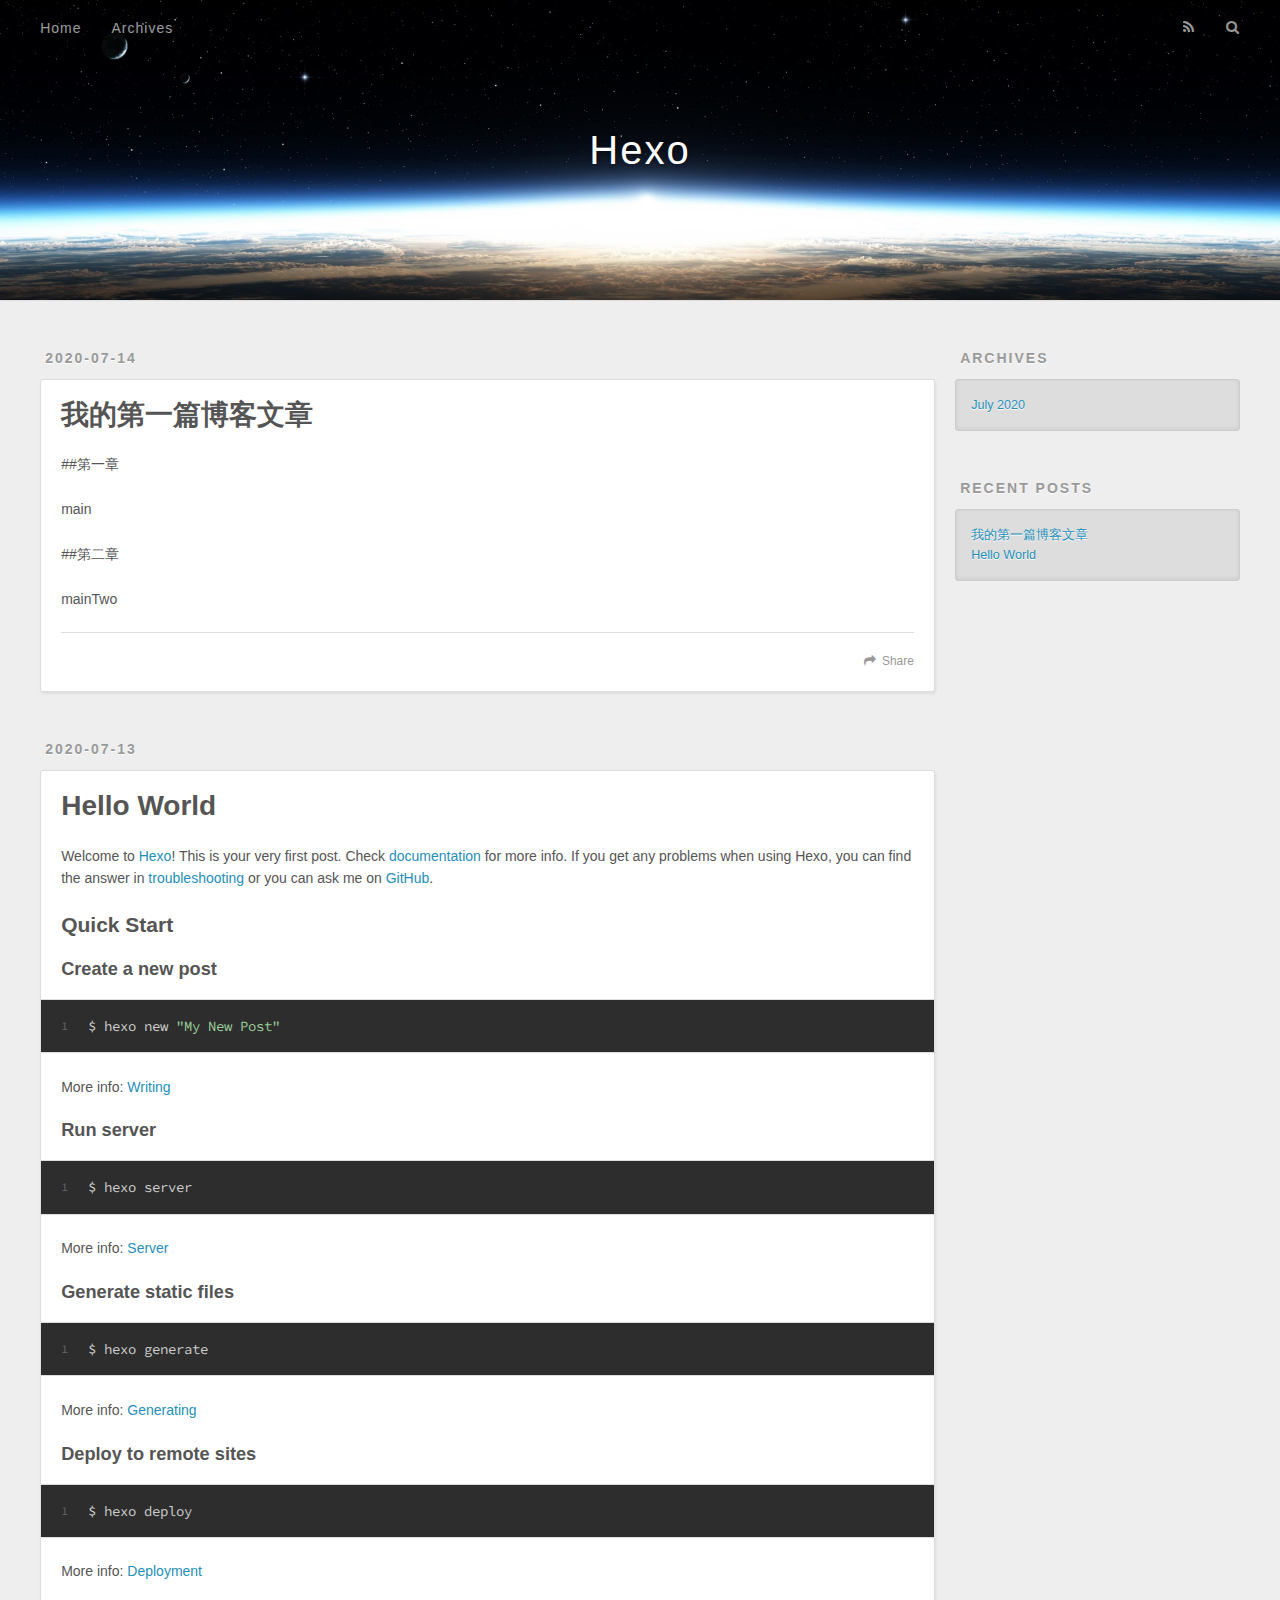
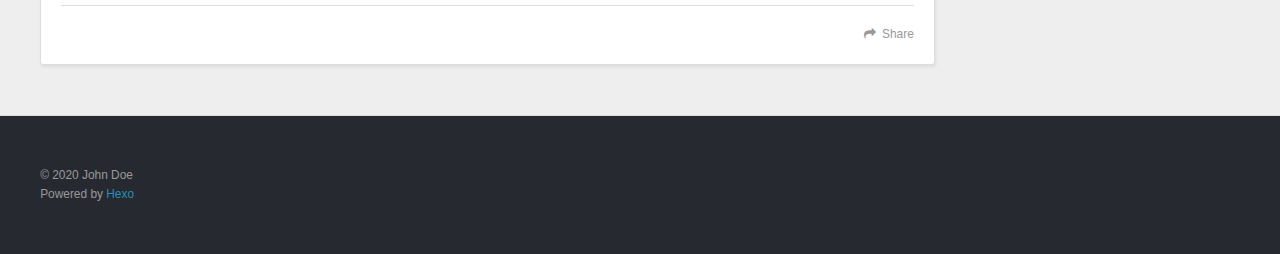
==== index.html @ 195a780f "Site updated: 2020-07-15 17:08:02" ====
<!DOCTYPE html>
<html>
<head>
  <meta charset="utf-8">
  

  
  <title>Hexo</title>
  <meta name="viewport" content="width=device-width, initial-scale=1, maximum-scale=1">
  <meta property="og:type" content="website">
<meta property="og:title" content="Hexo">
<meta property="og:url" content="http://yoursite.com/index.html">
<meta property="og:site_name" content="Hexo">
<meta property="og:locale" content="en_US">
<meta property="article:author" content="John Doe">
<meta name="twitter:card" content="summary">
  
    <link rel="alternate" href="/atom.xml" title="Hexo" type="application/atom+xml">
  
  
    <link rel="icon" href="/favicon.png">
  
  
    <link href="//fonts.googleapis.com/css?family=Source+Code+Pro" rel="stylesheet" type="text/css">
  
  
<link rel="stylesheet" href="/css/style.css">

<meta name="generator" content="Hexo 4.2.1"></head>

<body>
  <div id="container">
    <div id="wrap">
      <header id="header">
  <div id="banner"></div>
  <div id="header-outer" class="outer">
    <div id="header-title" class="inner">
      <h1 id="logo-wrap">
        <a href="/" id="logo">Hexo</a>
      </h1>
      
    </div>
    <div id="header-inner" class="inner">
      <nav id="main-nav">
        <a id="main-nav-toggle" class="nav-icon"></a>
        
          <a class="main-nav-link" href="/">Home</a>
        
          <a class="main-nav-link" href="/archives">Archives</a>
        
      </nav>
      <nav id="sub-nav">
        
          <a id="nav-rss-link" class="nav-icon" href="/atom.xml" title="RSS Feed"></a>
        
        <a id="nav-search-btn" class="nav-icon" title="Search"></a>
      </nav>
      <div id="search-form-wrap">
        <form action="//google.com/search" method="get" accept-charset="UTF-8" class="search-form"><input type="search" name="q" class="search-form-input" placeholder="Search"><button type="submit" class="search-form-submit">&#xF002;</button><input type="hidden" name="sitesearch" value="http://yoursite.com"></form>
      </div>
    </div>
  </div>
</header>
      <div class="outer">
        <section id="main">
  
    <article id="post-我的第一篇博客文章" class="article article-type-post" itemscope itemprop="blogPost">
  <div class="article-meta">
    <a href="/2020/07/14/%E6%88%91%E7%9A%84%E7%AC%AC%E4%B8%80%E7%AF%87%E5%8D%9A%E5%AE%A2%E6%96%87%E7%AB%A0/" class="article-date">
  <time datetime="2020-07-14T09:20:57.000Z" itemprop="datePublished">2020-07-14</time>
</a>
    
  </div>
  <div class="article-inner">
    
    
      <header class="article-header">
        
  
    <h1 itemprop="name">
      <a class="article-title" href="/2020/07/14/%E6%88%91%E7%9A%84%E7%AC%AC%E4%B8%80%E7%AF%87%E5%8D%9A%E5%AE%A2%E6%96%87%E7%AB%A0/">我的第一篇博客文章</a>
    </h1>
  

      </header>
    
    <div class="article-entry" itemprop="articleBody">
      
        <p>##第一章</p>
<p>main</p>
<p>##第二章</p>
<p>mainTwo</p>

      
    </div>
    <footer class="article-footer">
      <a data-url="http://yoursite.com/2020/07/14/%E6%88%91%E7%9A%84%E7%AC%AC%E4%B8%80%E7%AF%87%E5%8D%9A%E5%AE%A2%E6%96%87%E7%AB%A0/" data-id="ckclqed2p0001mstyejhtbykt" class="article-share-link">Share</a>
      
      
    </footer>
  </div>
  
</article>


  
    <article id="post-hello-world" class="article article-type-post" itemscope itemprop="blogPost">
  <div class="article-meta">
    <a href="/2020/07/13/hello-world/" class="article-date">
  <time datetime="2020-07-13T14:06:54.071Z" itemprop="datePublished">2020-07-13</time>
</a>
    
  </div>
  <div class="article-inner">
    
    
      <header class="article-header">
        
  
    <h1 itemprop="name">
      <a class="article-title" href="/2020/07/13/hello-world/">Hello World</a>
    </h1>
  

      </header>
    
    <div class="article-entry" itemprop="articleBody">
      
        <p>Welcome to <a href="https://hexo.io/" target="_blank" rel="noopener">Hexo</a>! This is your very first post. Check <a href="https://hexo.io/docs/" target="_blank" rel="noopener">documentation</a> for more info. If you get any problems when using Hexo, you can find the answer in <a href="https://hexo.io/docs/troubleshooting.html" target="_blank" rel="noopener">troubleshooting</a> or you can ask me on <a href="https://github.com/hexojs/hexo/issues" target="_blank" rel="noopener">GitHub</a>.</p>
<h2 id="Quick-Start"><a href="#Quick-Start" class="headerlink" title="Quick Start"></a>Quick Start</h2><h3 id="Create-a-new-post"><a href="#Create-a-new-post" class="headerlink" title="Create a new post"></a>Create a new post</h3><figure class="highlight bash"><table><tr><td class="gutter"><pre><span class="line">1</span><br></pre></td><td class="code"><pre><span class="line">$ hexo new <span class="string">"My New Post"</span></span><br></pre></td></tr></table></figure>

<p>More info: <a href="https://hexo.io/docs/writing.html" target="_blank" rel="noopener">Writing</a></p>
<h3 id="Run-server"><a href="#Run-server" class="headerlink" title="Run server"></a>Run server</h3><figure class="highlight bash"><table><tr><td class="gutter"><pre><span class="line">1</span><br></pre></td><td class="code"><pre><span class="line">$ hexo server</span><br></pre></td></tr></table></figure>

<p>More info: <a href="https://hexo.io/docs/server.html" target="_blank" rel="noopener">Server</a></p>
<h3 id="Generate-static-files"><a href="#Generate-static-files" class="headerlink" title="Generate static files"></a>Generate static files</h3><figure class="highlight bash"><table><tr><td class="gutter"><pre><span class="line">1</span><br></pre></td><td class="code"><pre><span class="line">$ hexo generate</span><br></pre></td></tr></table></figure>

<p>More info: <a href="https://hexo.io/docs/generating.html" target="_blank" rel="noopener">Generating</a></p>
<h3 id="Deploy-to-remote-sites"><a href="#Deploy-to-remote-sites" class="headerlink" title="Deploy to remote sites"></a>Deploy to remote sites</h3><figure class="highlight bash"><table><tr><td class="gutter"><pre><span class="line">1</span><br></pre></td><td class="code"><pre><span class="line">$ hexo deploy</span><br></pre></td></tr></table></figure>

<p>More info: <a href="https://hexo.io/docs/one-command-deployment.html" target="_blank" rel="noopener">Deployment</a></p>

      
    </div>
    <footer class="article-footer">
      <a data-url="http://yoursite.com/2020/07/13/hello-world/" data-id="ckclqed2e0000mstydjb10gf1" class="article-share-link">Share</a>
      
      
    </footer>
  </div>
  
</article>


  


</section>
        
          <aside id="sidebar">
  
    

  
    

  
    
  
    
  <div class="widget-wrap">
    <h3 class="widget-title">Archives</h3>
    <div class="widget">
      <ul class="archive-list"><li class="archive-list-item"><a class="archive-list-link" href="/archives/2020/07/">July 2020</a></li></ul>
    </div>
  </div>


  
    
  <div class="widget-wrap">
    <h3 class="widget-title">Recent Posts</h3>
    <div class="widget">
      <ul>
        
          <li>
            <a href="/2020/07/14/%E6%88%91%E7%9A%84%E7%AC%AC%E4%B8%80%E7%AF%87%E5%8D%9A%E5%AE%A2%E6%96%87%E7%AB%A0/">我的第一篇博客文章</a>
          </li>
        
          <li>
            <a href="/2020/07/13/hello-world/">Hello World</a>
          </li>
        
      </ul>
    </div>
  </div>

  
</aside>
        
      </div>
      <footer id="footer">
  
  <div class="outer">
    <div id="footer-info" class="inner">
      &copy; 2020 John Doe<br>
      Powered by <a href="http://hexo.io/" target="_blank">Hexo</a>
    </div>
  </div>
</footer>
    </div>
    <nav id="mobile-nav">
  
    <a href="/" class="mobile-nav-link">Home</a>
  
    <a href="/archives" class="mobile-nav-link">Archives</a>
  
</nav>
    

<script src="//ajax.googleapis.com/ajax/libs/jquery/2.0.3/jquery.min.js"></script>


  
<link rel="stylesheet" href="/fancybox/jquery.fancybox.css">

  
<script src="/fancybox/jquery.fancybox.pack.js"></script>




<script src="/js/script.js"></script>




  </div>
</body>
</html>
---- css/style.css ----
body {
  width: 100%;
}
body:before,
body:after {
  content: "";
  display: table;
}
body:after {
  clear: both;
}
html,
body,
div,
span,
applet,
object,
iframe,
h1,
h2,
h3,
h4,
h5,
h6,
p,
blockquote,
pre,
a,
abbr,
acronym,
address,
big,
cite,
code,
del,
dfn,
em,
img,
ins,
kbd,
q,
s,
samp,
small,
strike,
strong,
sub,
sup,
tt,
var,
dl,
dt,
dd,
ol,
ul,
li,
fieldset,
form,
label,
legend,
table,
caption,
tbody,
tfoot,
thead,
tr,
th,
td {
  margin: 0;
  padding: 0;
  border: 0;
  outline: 0;
  font-weight: inherit;
  font-style: inherit;
  font-family: inherit;
  font-size: 100%;
  vertical-align: baseline;
}
body {
  line-height: 1;
  color: #000;
  background: #fff;
}
ol,
ul {
  list-style: none;
}
table {
  border-collapse: separate;
  border-spacing: 0;
  vertical-align: middle;
}
caption,
th,
td {
  text-align: left;
  font-weight: normal;
  vertical-align: middle;
}
a img {
  border: none;
}
input,
button {
  margin: 0;
  padding: 0;
}
input::-moz-focus-inner,
button::-moz-focus-inner {
  border: 0;
  padding: 0;
}
@font-face {
  font-family: FontAwesome;
  font-style: normal;
  font-weight: normal;
  src: url("fonts/fontawesome-webfont.eot?v=#4.0.3");
  src: url("fonts/fontawesome-webfont.eot?#iefix&v=#4.0.3") format("embedded-opentype"), url("fonts/fontawesome-webfont.woff?v=#4.0.3") format("woff"), url("fonts/fontawesome-webfont.ttf?v=#4.0.3") format("truetype"), url("fonts/fontawesome-webfont.svg#fontawesomeregular?v=#4.0.3") format("svg");
}
html,
body,
#container {
  height: 100%;
}
body {
  background: #eee;
  font: 14px -apple-system, BlinkMacSystemFont, "Segoe UI", "Roboto", "Oxygen", "Ubuntu", "Cantarell", "Fira Sans", "Droid Sans", "Helvetica Neue", sans-serif;
  -webkit-text-size-adjust: 100%;
}
.outer {
  max-width: 1220px;
  margin: 0 auto;
  padding: 0 20px;
}
.outer:before,
.outer:after {
  content: "";
  display: table;
}
.outer:after {
  clear: both;
}
.inner {
  display: inline;
  float: left;
  width: 98.33333333333333%;
  margin: 0 0.833333333333333%;
}
.left,
.alignleft {
  float: left;
}
.right,
.alignright {
  float: right;
}
.clear {
  clear: both;
}
#container {
  position: relative;
}
.mobile-nav-on {
  overflow: hidden;
}
#wrap {
  height: 100%;
  width: 100%;
  position: absolute;
  top: 0;
  left: 0;
  -webkit-transition: 0.2s ease-out;
  -moz-transition: 0.2s ease-out;
  -ms-transition: 0.2s ease-out;
  transition: 0.2s ease-out;
  z-index: 1;
  background: #eee;
}
.mobile-nav-on #wrap {
  left: 280px;
}
@media screen and (min-width: 768px) {
  #main {
    display: inline;
    float: left;
    width: 73.33333333333333%;
    margin: 0 0.833333333333333%;
  }
}
.article-date,
.article-category-link,
.archive-year,
.widget-title {
  text-decoration: none;
  text-transform: uppercase;
  letter-spacing: 2px;
  color: #999;
  margin-bottom: 1em;
  margin-left: 5px;
  line-height: 1em;
  text-shadow: 0 1px #fff;
  font-weight: bold;
}
.article-inner,
.archive-article-inner {
  background: #fff;
  -webkit-box-shadow: 1px 2px 3px #ddd;
  box-shadow: 1px 2px 3px #ddd;
  border: 1px solid #ddd;
  border-radius: 3px;
}
.article-entry h1,
.widget h1 {
  font-size: 2em;
}
.article-entry h2,
.widget h2 {
  font-size: 1.5em;
}
.article-entry h3,
.widget h3 {
  font-size: 1.3em;
}
.article-entry h4,
.widget h4 {
  font-size: 1.2em;
}
.article-entry h5,
.widget h5 {
  font-size: 1em;
}
.article-entry h6,
.widget h6 {
  font-size: 1em;
  color: #999;
}
.article-entry hr,
.widget hr {
  border: 1px dashed #ddd;
}
.article-entry strong,
.widget strong {
  font-weight: bold;
}
.article-entry em,
.widget em,
.article-entry cite,
.widget cite {
  font-style: italic;
}
.article-entry sup,
.widget sup,
.article-entry sub,
.widget sub {
  font-size: 0.75em;
  line-height: 0;
  position: relative;
  vertical-align: baseline;
}
.article-entry sup,
.widget sup {
  top: -0.5em;
}
.article-entry sub,
.widget sub {
  bottom: -0.2em;
}
.article-entry small,
.widget small {
  font-size: 0.85em;
}
.article-entry acronym,
.widget acronym,
.article-entry abbr,
.widget abbr {
  border-bottom: 1px dotted;
}
.article-entry ul,
.widget ul,
.article-entry ol,
.widget ol,
.article-entry dl,
.widget dl {
  margin: 0 20px;
  line-height: 1.6em;
}
.article-entry ul ul,
.widget ul ul,
.article-entry ol ul,
.widget ol ul,
.article-entry ul ol,
.widget ul ol,
.article-entry ol ol,
.widget ol ol {
  margin-top: 0;
  margin-bottom: 0;
}
.article-entry ul,
.widget ul {
  list-style: disc;
}
.article-entry ol,
.widget ol {
  list-style: decimal;
}
.article-entry dt,
.widget dt {
  font-weight: bold;
}
#header {
  height: 300px;
  position: relative;
  border-bottom: 1px solid #ddd;
}
#header:before,
#header:after {
  content: "";
  position: absolute;
  left: 0;
  right: 0;
  height: 40px;
}
#header:before {
  top: 0;
  background: -webkit-linear-gradient(rgba(0,0,0,0.2), transparent);
  background: -moz-linear-gradient(rgba(0,0,0,0.2), transparent);
  background: -ms-linear-gradient(rgba(0,0,0,0.2), transparent);
  background: linear-gradient(rgba(0,0,0,0.2), transparent);
}
#header:after {
  bottom: 0;
  background: -webkit-linear-gradient(transparent, rgba(0,0,0,0.2));
  background: -moz-linear-gradient(transparent, rgba(0,0,0,0.2));
  background: -ms-linear-gradient(transparent, rgba(0,0,0,0.2));
  background: linear-gradient(transparent, rgba(0,0,0,0.2));
}
#header-outer {
  height: 100%;
  position: relative;
}
#header-inner {
  position: relative;
  overflow: hidden;
}
#banner {
  position: absolute;
  top: 0;
  left: 0;
  width: 100%;
  height: 100%;
  background: url("images/banner.jpg") center #000;
  -webkit-background-size: cover;
  -moz-background-size: cover;
  background-size: cover;
  z-index: -1;
}
#header-title {
  text-align: center;
  height: 40px;
  position: absolute;
  top: 50%;
  left: 0;
  margin-top: -20px;
}
#logo,
#subtitle {
  text-decoration: none;
  color: #fff;
  font-weight: 300;
  text-shadow: 0 1px 4px rgba(0,0,0,0.3);
}
#logo {
  font-size: 40px;
  line-height: 40px;
  letter-spacing: 2px;
}
#subtitle {
  font-size: 16px;
  line-height: 16px;
  letter-spacing: 1px;
}
#subtitle-wrap {
  margin-top: 16px;
}
#main-nav {
  float: left;
  margin-left: -15px;
}
.nav-icon,
.main-nav-link {
  float: left;
  color: #fff;
  opacity: 0.6;
  text-decoration: none;
  text-shadow: 0 1px rgba(0,0,0,0.2);
  -webkit-transition: opacity 0.2s;
  -moz-transition: opacity 0.2s;
  -ms-transition: opacity 0.2s;
  transition: opacity 0.2s;
  display: block;
  padding: 20px 15px;
}
.nav-icon:hover,
.main-nav-link:hover {
  opacity: 1;
}
.nav-icon {
  font-family: FontAwesome;
  text-align: center;
  font-size: 14px;
  width: 14px;
  height: 14px;
  padding: 20px 15px;
  position: relative;
  cursor: pointer;
}
.main-nav-link {
  font-weight: 300;
  letter-spacing: 1px;
}
@media screen and (max-width: 479px) {
  .main-nav-link {
    display: none;
  }
}
#main-nav-toggle {
  display: none;
}
#main-nav-toggle:before {
  content: "\f0c9";
}
@media screen and (max-width: 479px) {
  #main-nav-toggle {
    display: block;
  }
}
#sub-nav {
  float: right;
  margin-right: -15px;
}
#nav-rss-link:before {
  content: "\f09e";
}
#nav-search-btn:before {
  content: "\f002";
}
#search-form-wrap {
  position: absolute;
  top: 15px;
  width: 150px;
  height: 30px;
  right: -150px;
  opacity: 0;
  -webkit-transition: 0.2s ease-out;
  -moz-transition: 0.2s ease-out;
  -ms-transition: 0.2s ease-out;
  transition: 0.2s ease-out;
}
#search-form-wrap.on {
  opacity: 1;
  right: 0;
}
@media screen and (max-width: 479px) {
  #search-form-wrap {
    width: 100%;
    right: -100%;
  }
}
.search-form {
  position: absolute;
  top: 0;
  left: 0;
  right: 0;
  background: #fff;
  padding: 5px 15px;
  border-radius: 15px;
  -webkit-box-shadow: 0 0 10px rgba(0,0,0,0.3);
  box-shadow: 0 0 10px rgba(0,0,0,0.3);
}
.search-form-input {
  border: none;
  background: none;
  color: #555;
  width: 100%;
  font: 13px -apple-system, BlinkMacSystemFont, "Segoe UI", "Roboto", "Oxygen", "Ubuntu", "Cantarell", "Fira Sans", "Droid Sans", "Helvetica Neue", sans-serif;
  outline: none;
}
.search-form-input::-webkit-search-results-decoration,
.search-form-input::-webkit-search-cancel-button {
  -webkit-appearance: none;
}
.search-form-submit {
  position: absolute;
  top: 50%;
  right: 10px;
  margin-top: -7px;
  font: 13px FontAwesome;
  border: none;
  background: none;
  color: #bbb;
  cursor: pointer;
}
.search-form-submit:hover,
.search-form-submit:focus {
  color: #777;
}
.article {
  margin: 50px 0;
}
.article-inner {
  overflow: hidden;
}
.article-meta:before,
.article-meta:after {
  content: "";
  display: table;
}
.article-meta:after {
  clear: both;
}
.article-date {
  float: left;
}
.article-category {
  float: left;
  line-height: 1em;
  color: #ccc;
  text-shadow: 0 1px #fff;
  margin-left: 8px;
}
.article-category:before {
  content: "\2022";
}
.article-category-link {
  margin: 0 12px 1em;
}
.article-header {
  padding: 20px 20px 0;
}
.article-title {
  text-decoration: none;
  font-size: 2em;
  font-weight: bold;
  color: #555;
  line-height: 1.1em;
  -webkit-transition: color 0.2s;
  -moz-transition: color 0.2s;
  -ms-transition: color 0.2s;
  transition: color 0.2s;
}
a.article-title:hover {
  color: #258fb8;
}
.article-entry {
  color: #555;
  padding: 0 20px;
}
.article-entry:before,
.article-entry:after {
  content: "";
  display: table;
}
.article-entry:after {
  clear: both;
}
.article-entry p,
.article-entry table {
  line-height: 1.6em;
  margin: 1.6em 0;
}
.article-entry h1,
.article-entry h2,
.article-entry h3,
.article-entry h4,
.article-entry h5,
.article-entry h6 {
  font-weight: bold;
}
.article-entry h1,
.article-entry h2,
.article-entry h3,
.article-entry h4,
.article-entry h5,
.article-entry h6 {
  line-height: 1.1em;
  margin: 1.1em 0;
}
.article-entry a {
  color: #258fb8;
  text-decoration: none;
}
.article-entry a:hover {
  text-decoration: underline;
}
.article-entry ul,
.article-entry ol,
.article-entry dl {
  margin-top: 1.6em;
  margin-bottom: 1.6em;
}
.article-entry img,
.article-entry video {
  max-width: 100%;
  height: auto;
  display: block;
  margin: auto;
}
.article-entry iframe {
  border: none;
}
.article-entry table {
  width: 100%;
  border-collapse: collapse;
  border-spacing: 0;
}
.article-entry th {
  font-weight: bold;
  border-bottom: 3px solid #ddd;
  padding-bottom: 0.5em;
}
.article-entry td {
  border-bottom: 1px solid #ddd;
  padding: 10px 0;
}
.article-entry blockquote {
  font-family: Georgia, "Times New Roman", serif;
  font-size: 1.4em;
  margin: 1.6em 20px;
  text-align: center;
}
.article-entry blockquote footer {
  font-size: 14px;
  margin: 1.6em 0;
  font-family: -apple-system, BlinkMacSystemFont, "Segoe UI", "Roboto", "Oxygen", "Ubuntu", "Cantarell", "Fira Sans", "Droid Sans", "Helvetica Neue", sans-serif;
}
.article-entry blockquote footer cite:before {
  content: "—";
  padding: 0 0.5em;
}
.article-entry .pullquote {
  text-align: left;
  width: 45%;
  margin: 0;
}
.article-entry .pullquote.left {
  margin-left: 0.5em;
  margin-right: 1em;
}
.article-entry .pullquote.right {
  margin-right: 0.5em;
  margin-left: 1em;
}
.article-entry .caption {
  color: #999;
  display: block;
  font-size: 0.9em;
  margin-top: 0.5em;
  position: relative;
  text-align: center;
}
.article-entry .video-container {
  position: relative;
  padding-top: 56.25%;
  height: 0;
  overflow: hidden;
}
.article-entry .video-container iframe,
.article-entry .video-container object,
.article-entry .video-container embed {
  position: absolute;
  top: 0;
  left: 0;
  width: 100%;
  height: 100%;
  margin-top: 0;
}
.article-more-link a {
  display: inline-block;
  line-height: 1em;
  padding: 6px 15px;
  border-radius: 15px;
  background: #eee;
  color: #999;
  text-shadow: 0 1px #fff;
  text-decoration: none;
}
.article-more-link a:hover {
  background: #258fb8;
  color: #fff;
  text-decoration: none;
  text-shadow: 0 1px #1e7293;
}
.article-footer {
  font-size: 0.85em;
  line-height: 1.6em;
  border-top: 1px solid #ddd;
  padding-top: 1.6em;
  margin: 0 20px 20px;
}
.article-footer:before,
.article-footer:after {
  content: "";
  display: table;
}
.article-footer:after {
  clear: both;
}
.article-footer a {
  color: #999;
  text-decoration: none;
}
.article-footer a:hover {
  color: #555;
}
.article-tag-list-item {
  float: left;
  margin-right: 10px;
}
.article-tag-list-link:before {
  content: "#";
}
.article-comment-link {
  float: right;
}
.article-comment-link:before {
  content: "\f075";
  font-family: FontAwesome;
  padding-right: 8px;
}
.article-share-link {
  cursor: pointer;
  float: right;
  margin-left: 20px;
}
.article-share-link:before {
  content: "\f064";
  font-family: FontAwesome;
  padding-right: 6px;
}
#article-nav {
  position: relative;
}
#article-nav:before,
#article-nav:after {
  content: "";
  display: table;
}
#article-nav:after {
  clear: both;
}
@media screen and (min-width: 768px) {
  #article-nav {
    margin: 50px 0;
  }
  #article-nav:before {
    width: 8px;
    height: 8px;
    position: absolute;
    top: 50%;
    left: 50%;
    margin-top: -4px;
    margin-left: -4px;
    content: "";
    border-radius: 50%;
    background: #ddd;
    -webkit-box-shadow: 0 1px 2px #fff;
    box-shadow: 0 1px 2px #fff;
  }
}
.article-nav-link-wrap {
  text-decoration: none;
  text-shadow: 0 1px #fff;
  color: #999;
  -webkit-box-sizing: border-box;
  -moz-box-sizing: border-box;
  box-sizing: border-box;
  margin-top: 50px;
  text-align: center;
  display: block;
}
.article-nav-link-wrap:hover {
  color: #555;
}
@media screen and (min-width: 768px) {
  .article-nav-link-wrap {
    width: 50%;
    margin-top: 0;
  }
}
@media screen and (min-width: 768px) {
  #article-nav-newer {
    float: left;
    text-align: right;
    padding-right: 20px;
  }
}
@media screen and (min-width: 768px) {
  #article-nav-older {
    float: right;
    text-align: left;
    padding-left: 20px;
  }
}
.article-nav-caption {
  text-transform: uppercase;
  letter-spacing: 2px;
  color: #ddd;
  line-height: 1em;
  font-weight: bold;
}
#article-nav-newer .article-nav-caption {
  margin-right: -2px;
}
.article-nav-title {
  font-size: 0.85em;
  line-height: 1.6em;
  margin-top: 0.5em;
}
.article-share-box {
  position: absolute;
  display: none;
  background: #fff;
  -webkit-box-shadow: 1px 2px 10px rgba(0,0,0,0.2);
  box-shadow: 1px 2px 10px rgba(0,0,0,0.2);
  border-radius: 3px;
  margin-left: -145px;
  overflow: hidden;
  z-index: 1;
}
.article-share-box.on {
  display: block;
}
.article-share-input {
  width: 100%;
  background: none;
  -webkit-box-sizing: border-box;
  -moz-box-sizing: border-box;
  box-sizing: border-box;
  font: 14px -apple-system, BlinkMacSystemFont, "Segoe UI", "Roboto", "Oxygen", "Ubuntu", "Cantarell", "Fira Sans", "Droid Sans", "Helvetica Neue", sans-serif;
  padding: 0 15px;
  color: #555;
  outline: none;
  border: 1px solid #ddd;
  border-radius: 3px 3px 0 0;
  height: 36px;
  line-height: 36px;
}
.article-share-links {
  background: #eee;
}
.article-share-links:before,
.article-share-links:after {
  content: "";
  display: table;
}
.article-share-links:after {
  clear: both;
}
.article-share-twitter,
.article-share-facebook,
.article-share-pinterest,
.article-share-google {
  width: 50px;
  height: 36px;
  display: block;
  float: left;
  position: relative;
  color: #999;
  text-shadow: 0 1px #fff;
}
.article-share-twitter:before,
.article-share-facebook:before,
.article-share-pinterest:before,
.article-share-google:before {
  font-size: 20px;
  font-family: FontAwesome;
  width: 20px;
  height: 20px;
  position: absolute;
  top: 50%;
  left: 50%;
  margin-top: -10px;
  margin-left: -10px;
  text-align: center;
}
.article-share-twitter:hover,
.article-share-facebook:hover,
.article-share-pinterest:hover,
.article-share-google:hover {
  color: #fff;
}
.article-share-twitter:before {
  content: "\f099";
}
.article-share-twitter:hover {
  background: #00aced;
  text-shadow: 0 1px #008abe;
}
.article-share-facebook:before {
  content: "\f09a";
}
.article-share-facebook:hover {
  background: #3b5998;
  text-shadow: 0 1px #2f477a;
}
.article-share-pinterest:before {
  content: "\f0d2";
}
.article-share-pinterest:hover {
  background: #cb2027;
  text-shadow: 0 1px #a21a1f;
}
.article-share-google:before {
  content: "\f0d5";
}
.article-share-google:hover {
  background: #dd4b39;
  text-shadow: 0 1px #be3221;
}
.article-gallery {
  background: #000;
  position: relative;
}
.article-gallery-photos {
  position: relative;
  overflow: hidden;
}
.article-gallery-img {
  display: none;
  max-width: 100%;
}
.article-gallery-img:first-child {
  display: block;
}
.article-gallery-img.loaded {
  position: absolute;
  display: block;
}
.article-gallery-img img {
  display: block;
  max-width: 100%;
  margin: 0 auto;
}
#comments {
  background: #fff;
  -webkit-box-shadow: 1px 2px 3px #ddd;
  box-shadow: 1px 2px 3px #ddd;
  padding: 20px;
  border: 1px solid #ddd;
  border-radius: 3px;
  margin: 50px 0;
}
#comments a {
  color: #258fb8;
}
.archives-wrap {
  margin: 50px 0;
}
.archives:before,
.archives:after {
  content: "";
  display: table;
}
.archives:after {
  clear: both;
}
.archive-year-wrap {
  margin-bottom: 1em;
}
.archives {
  -webkit-column-gap: 10px;
  -moz-column-gap: 10px;
  column-gap: 10px;
}
@media screen and (min-width: 480px) and (max-width: 767px) {
  .archives {
    -webkit-column-count: 2;
    -moz-column-count: 2;
    column-count: 2;
  }
}
@media screen and (min-width: 768px) {
  .archives {
    -webkit-column-count: 3;
    -moz-column-count: 3;
    column-count: 3;
  }
}
.archive-article {
  -webkit-column-break-inside: avoid;
  page-break-inside: avoid;
  overflow: hidden;
  break-inside: avoid-column;
}
.archive-article-inner {
  padding: 10px;
  margin-bottom: 15px;
}
.archive-article-title {
  text-decoration: none;
  font-weight: bold;
  color: #555;
  -webkit-transition: color 0.2s;
  -moz-transition: color 0.2s;
  -ms-transition: color 0.2s;
  transition: color 0.2s;
  line-height: 1.6em;
}
.archive-article-title:hover {
  color: #258fb8;
}
.archive-article-footer {
  margin-top: 1em;
}
.archive-article-date {
  color: #999;
  text-decoration: none;
  font-size: 0.85em;
  line-height: 1em;
  margin-bottom: 0.5em;
  display: block;
}
#page-nav {
  margin: 50px auto;
  background: #fff;
  -webkit-box-shadow: 1px 2px 3px #ddd;
  box-shadow: 1px 2px 3px #ddd;
  border: 1px solid #ddd;
  border-radius: 3px;
  text-align: center;
  color: #999;
  overflow: hidden;
}
#page-nav:before,
#page-nav:after {
  content: "";
  display: table;
}
#page-nav:after {
  clear: both;
}
#page-nav a,
#page-nav span {
  padding: 10px 20px;
  line-height: 1;
  height: 2ex;
}
#page-nav a {
  color: #999;
  text-decoration: none;
}
#page-nav a:hover {
  background: #999;
  color: #fff;
}
#page-nav .prev {
  float: left;
}
#page-nav .next {
  float: right;
}
#page-nav .page-number {
  display: inline-block;
}
@media screen and (max-width: 479px) {
  #page-nav .page-number {
    display: none;
  }
}
#page-nav .current {
  color: #555;
  font-weight: bold;
}
#page-nav .space {
  color: #ddd;
}
#footer {
  background: #262a30;
  padding: 50px 0;
  border-top: 1px solid #ddd;
  color: #999;
}
#footer a {
  color: #258fb8;
  text-decoration: none;
}
#footer a:hover {
  text-decoration: underline;
}
#footer-info {
  line-height: 1.6em;
  font-size: 0.85em;
}
.article-entry pre,
.article-entry .highlight {
  background: #2d2d2d;
  margin: 0 -20px;
  padding: 15px 20px;
  border-style: solid;
  border-color: #ddd;
  border-width: 1px 0;
  overflow: auto;
  color: #ccc;
  line-height: 22.400000000000002px;
}
.article-entry .highlight .gutter pre,
.article-entry .gist .gist-file .gist-data .line-numbers {
  color: #666;
  font-size: 0.85em;
}
.article-entry pre,
.article-entry code {
  font-family: "Source Code Pro", Consolas, Monaco, Menlo, Consolas, monospace;
}
.article-entry code {
  background: #eee;
  text-shadow: 0 1px #fff;
  padding: 0 0.3em;
}
.article-entry pre code {
  background: none;
  text-shadow: none;
  padding: 0;
}
.article-entry .highlight pre {
  border: none;
  margin: 0;
  padding: 0;
}
.article-entry .highlight table {
  margin: 0;
  width: auto;
}
.article-entry .highlight td {
  border: none;
  padding: 0;
}
.article-entry .highlight figcaption {
  font-size: 0.85em;
  color: #999;
  line-height: 1em;
  margin-bottom: 1em;
}
.article-entry .highlight figcaption:before,
.article-entry .highlight figcaption:after {
  content: "";
  display: table;
}
.article-entry .highlight figcaption:after {
  clear: both;
}
.article-entry .highlight figcaption a {
  float: right;
}
.article-entry .highlight .gutter pre {
  text-align: right;
  padding-right: 20px;
}
.article-entry .highlight .line {
  height: 22.400000000000002px;
}
.article-entry .highlight .line.marked {
  background: #515151;
}
.article-entry .gist {
  margin: 0 -20px;
  border-style: solid;
  border-color: #ddd;
  border-width: 1px 0;
  background: #2d2d2d;
  padding: 15px 20px 15px 0;
}
.article-entry .gist .gist-file {
  border: none;
  font-family: "Source Code Pro", Consolas, Monaco, Menlo, Consolas, monospace;
  margin: 0;
}
.article-entry .gist .gist-file .gist-data {
  background: none;
  border: none;
}
.article-entry .gist .gist-file .gist-data .line-numbers {
  background: none;
  border: none;
  padding: 0 20px 0 0;
}
.article-entry .gist .gist-file .gist-data .line-data {
  padding: 0 !important;
}
.article-entry .gist .gist-file .highlight {
  margin: 0;
  padding: 0;
  border: none;
}
.article-entry .gist .gist-file .gist-meta {
  background: #2d2d2d;
  color: #999;
  font: 0.85em -apple-system, BlinkMacSystemFont, "Segoe UI", "Roboto", "Oxygen", "Ubuntu", "Cantarell", "Fira Sans", "Droid Sans", "Helvetica Neue", sans-serif;
  text-shadow: 0 0;
  padding: 0;
  margin-top: 1em;
  margin-left: 20px;
}
.article-entry .gist .gist-file .gist-meta a {
  color: #258fb8;
  font-weight: normal;
}
.article-entry .gist .gist-file .gist-meta a:hover {
  text-decoration: underline;
}
pre .comment,
pre .title {
  color: #999;
}
pre .variable,
pre .attribute,
pre .tag,
pre .regexp,
pre .ruby .constant,
pre .xml .tag .title,
pre .xml .pi,
pre .xml .doctype,
pre .html .doctype,
pre .css .id,
pre .css .class,
pre .css .pseudo {
  color: #f2777a;
}
pre .number,
pre .preprocessor,
pre .built_in,
pre .literal,
pre .params,
pre .constant {
  color: #f99157;
}
pre .class,
pre .ruby .class .title,
pre .css .rules .attribute {
  color: #9c9;
}
pre .string,
pre .value,
pre .inheritance,
pre .header,
pre .ruby .symbol,
pre .xml .cdata {
  color: #9c9;
}
pre .css .hexcolor {
  color: #6cc;
}
pre .function,
pre .python .decorator,
pre .python .title,
pre .ruby .function .title,
pre .ruby .title .keyword,
pre .perl .sub,
pre .javascript .title,
pre .coffeescript .title {
  color: #69c;
}
pre .keyword,
pre .javascript .function {
  color: #c9c;
}
@media screen and (max-width: 479px) {
  #mobile-nav {
    position: absolute;
    top: 0;
    left: 0;
    width: 280px;
    height: 100%;
    background: #191919;
    border-right: 1px solid #fff;
  }
}
@media screen and (max-width: 479px) {
  .mobile-nav-link {
    display: block;
    color: #999;
    text-decoration: none;
    padding: 15px 20px;
    font-weight: bold;
  }
  .mobile-nav-link:hover {
    color: #fff;
  }
}
@media screen and (min-width: 768px) {
  #sidebar {
    display: inline;
    float: left;
    width: 23.333333333333332%;
    margin: 0 0.833333333333333%;
  }
}
.widget-wrap {
  margin: 50px 0;
}
.widget {
  color: #777;
  text-shadow: 0 1px #fff;
  background: #ddd;
  -webkit-box-shadow: 0 -1px 4px #ccc inset;
  box-shadow: 0 -1px 4px #ccc inset;
  border: 1px solid #ccc;
  padding: 15px;
  border-radius: 3px;
}
.widget a {
  color: #258fb8;
  text-decoration: none;
}
.widget a:hover {
  text-decoration: underline;
}
.widget ul ul,
.widget ol ul,
.widget dl ul,
.widget ul ol,
.widget ol ol,
.widget dl ol,
.widget ul dl,
.widget ol dl,
.widget dl dl {
  margin-left: 15px;
  list-style: disc;
}
.widget {
  line-height: 1.6em;
  word-wrap: break-word;
  font-size: 0.9em;
}
.widget ul,
.widget ol {
  list-style: none;
  margin: 0;
}
.widget ul ul,
.widget ol ul,
.widget ul ol,
.widget ol ol {
  margin: 0 20px;
}
.widget ul ul,
.widget ol ul {
  list-style: disc;
}
.widget ul ol,
.widget ol ol {
  list-style: decimal;
}
.category-list-count,
.tag-list-count,
.archive-list-count {
  padding-left: 5px;
  color: #999;
  font-size: 0.85em;
}
.category-list-count:before,
.tag-list-count:before,
.archive-list-count:before {
  content: "(";
}
.category-list-count:after,
.tag-list-count:after,
.archive-list-count:after {
  content: ")";
}
.tagcloud a {
  margin-right: 5px;
  display: inline-block;
}
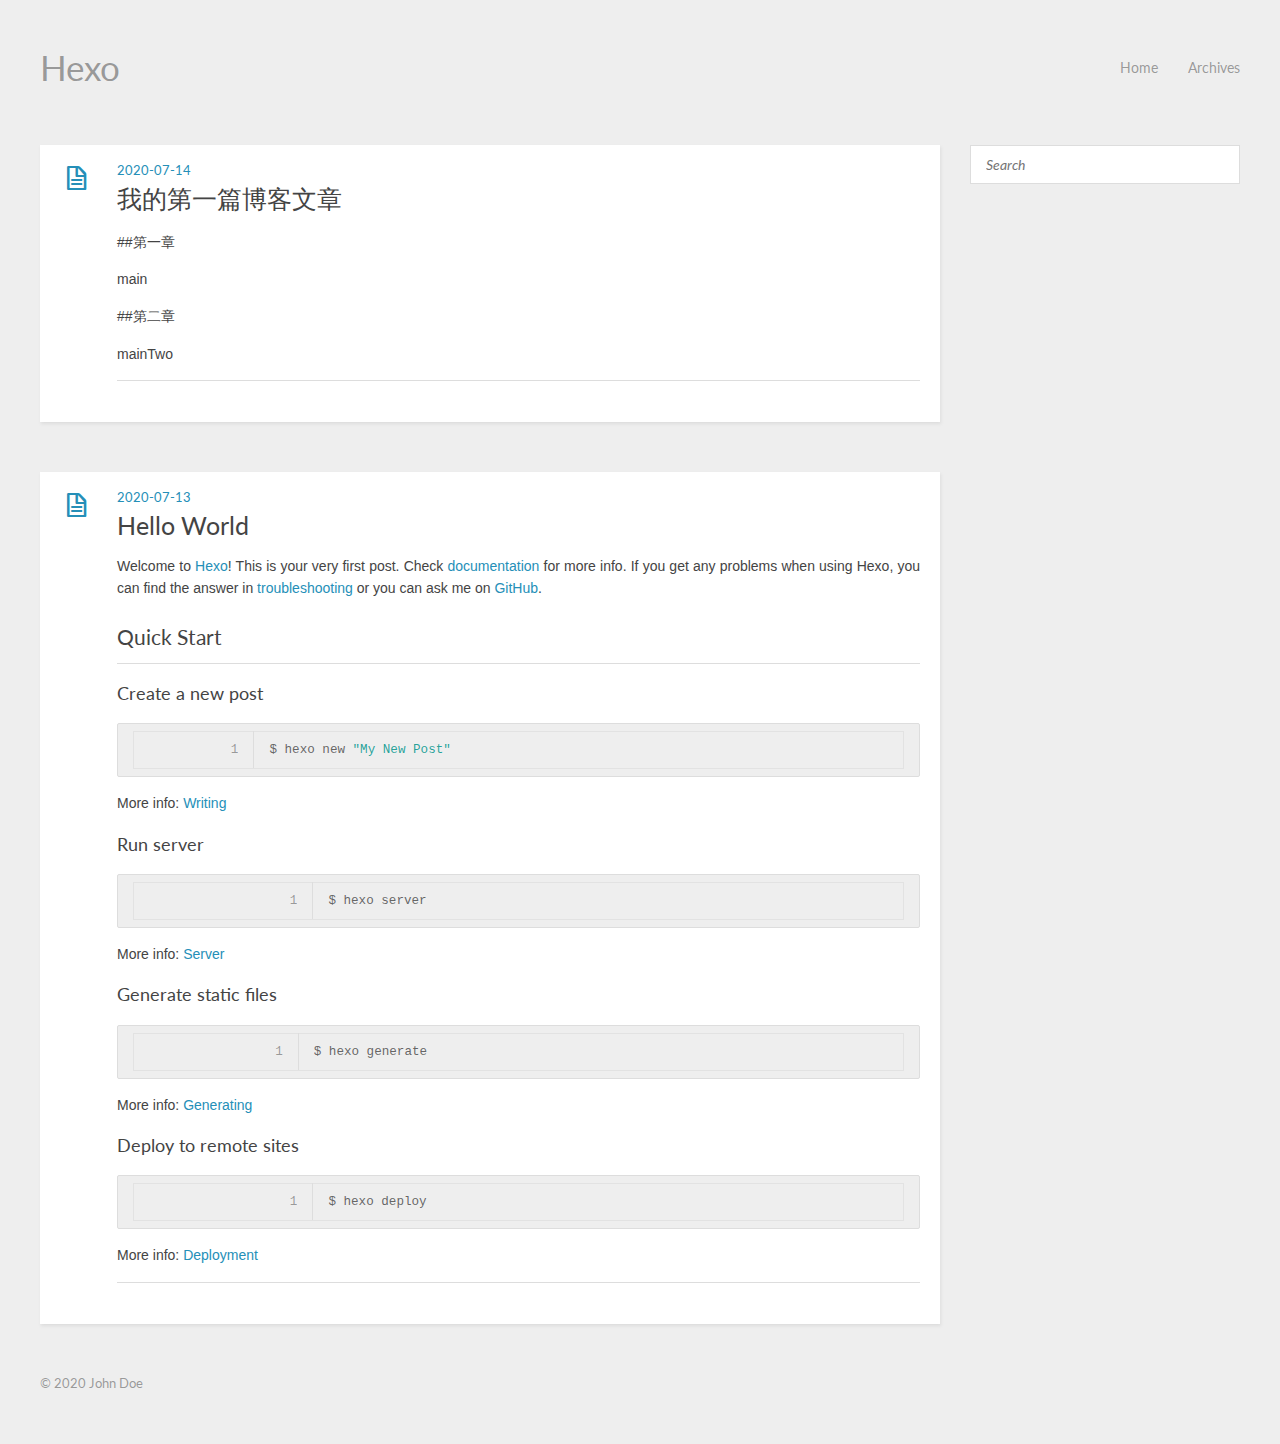
==== commit 2ffcf338: "Site updated: 2020-07-15 22:57:16" ====
--- a/index.html
+++ b/index.html
@@ -1,90 +1,66 @@
-<!DOCTYPE html>
-<html>
+<!DOCTYPE HTML>
+<html lang="en">
 <head>
   <meta charset="utf-8">
   
+  <title>Hexo</title>
+  <meta name="author" content="John Doe">
+  
+  
+  <meta name="viewport" content="width=device-width, initial-scale=1, maximum-scale=1">
 
   
-  <title>Hexo</title>
-  <meta name="viewport" content="width=device-width, initial-scale=1, maximum-scale=1">
-  <meta property="og:type" content="website">
-<meta property="og:title" content="Hexo">
-<meta property="og:url" content="http://yoursite.com/index.html">
-<meta property="og:site_name" content="Hexo">
-<meta property="og:locale" content="en_US">
-<meta property="article:author" content="John Doe">
-<meta name="twitter:card" content="summary">
+  <meta property="og:site_name" content="Hexo"/>
+
   
-    <link rel="alternate" href="/atom.xml" title="Hexo" type="application/atom+xml">
+    <meta property="og:image" content=""/>
   
-  
-    <link rel="icon" href="/favicon.png">
-  
-  
-    <link href="//fonts.googleapis.com/css?family=Source+Code+Pro" rel="stylesheet" type="text/css">
-  
+
+  <link href="/favicon.png" rel="icon">
+  <link rel="alternate" href="/atom.xml" title="Hexo" type="application/atom+xml">
   
 <link rel="stylesheet" href="/css/style.css">
 
+  <!--[if lt IE 9]><script src="//html5shiv.googlecode.com/svn/trunk/html5.js"></script><![endif]-->
+  
+
 <meta name="generator" content="Hexo 4.2.1"></head>
 
+
 <body>
-  <div id="container">
-    <div id="wrap">
-      <header id="header">
-  <div id="banner"></div>
-  <div id="header-outer" class="outer">
-    <div id="header-title" class="inner">
-      <h1 id="logo-wrap">
-        <a href="/" id="logo">Hexo</a>
-      </h1>
+  <header id="header" class="inner"><div class="alignleft">
+  <h1><a href="/">Hexo</a></h1>
+  <h2><a href="/"></a></h2>
+</div>
+<nav id="main-nav" class="alignright">
+  <ul>
+    
+      <li><a href="/">Home</a></li>
+    
+      <li><a href="/archives">Archives</a></li>
+    
+  </ul>
+  <div class="clearfix"></div>
+</nav>
+<div class="clearfix"></div>
+</header>
+  <div id="content" class="inner">
+    <div id="main-col" class="alignleft"><div id="wrapper">
+  <article id="post-我的第一篇博客文章" class="h-entry post" itemprop="blogPost" itemscope itemtype="https://schema.org/BlogPosting">
+  
+  <div class="post-content">
+    <header>
       
-    </div>
-    <div id="header-inner" class="inner">
-      <nav id="main-nav">
-        <a id="main-nav-toggle" class="nav-icon"></a>
-        
-          <a class="main-nav-link" href="/">Home</a>
-        
-          <a class="main-nav-link" href="/archives">Archives</a>
-        
-      </nav>
-      <nav id="sub-nav">
-        
-          <a id="nav-rss-link" class="nav-icon" href="/atom.xml" title="RSS Feed"></a>
-        
-        <a id="nav-search-btn" class="nav-icon" title="Search"></a>
-      </nav>
-      <div id="search-form-wrap">
-        <form action="//google.com/search" method="get" accept-charset="UTF-8" class="search-form"><input type="search" name="q" class="search-form-input" placeholder="Search"><button type="submit" class="search-form-submit">&#xF002;</button><input type="hidden" name="sitesearch" value="http://yoursite.com"></form>
-      </div>
-    </div>
-  </div>
-</header>
-      <div class="outer">
-        <section id="main">
+        <div class="icon"></div>
+        <time class="dt-published" datetime="2020-07-14T09:20:57.000Z"><a href="/2020/07/14/我的第一篇博客文章/">2020-07-14</a></time>
+      
+      
   
-    <article id="post-我的第一篇博客文章" class="article article-type-post" itemscope itemprop="blogPost">
-  <div class="article-meta">
-    <a href="/2020/07/14/%E6%88%91%E7%9A%84%E7%AC%AC%E4%B8%80%E7%AF%87%E5%8D%9A%E5%AE%A2%E6%96%87%E7%AB%A0/" class="article-date">
-  <time datetime="2020-07-14T09:20:57.000Z" itemprop="datePublished">2020-07-14</time>
-</a>
-    
-  </div>
-  <div class="article-inner">
-    
-    
-      <header class="article-header">
-        
-  
-    <h1 itemprop="name">
-      <a class="article-title" href="/2020/07/14/%E6%88%91%E7%9A%84%E7%AC%AC%E4%B8%80%E7%AF%87%E5%8D%9A%E5%AE%A2%E6%96%87%E7%AB%A0/">我的第一篇博客文章</a>
-    </h1>
+    <h1 class="title"><a href="/2020/07/14/我的第一篇博客文章/">我的第一篇博客文章</a></h1>
   
 
-      </header>
-    
-    <div class="article-entry" itemprop="articleBody">
+    </header>
+    <div class="e-content entry" itemprop="articleBody">
       
         <p>##第一章</p>
 <p>main</p>
@@ -93,38 +69,34 @@
 
       
     </div>
-    <footer class="article-footer">
-      <a data-url="http://yoursite.com/2020/07/14/%E6%88%91%E7%9A%84%E7%AC%AC%E4%B8%80%E7%AF%87%E5%8D%9A%E5%AE%A2%E6%96%87%E7%AB%A0/" data-id="ckclqed2p0001mstyejhtbykt" class="article-share-link">Share</a>
+    <footer>
       
+        
+        
       
+      <div class="clearfix"></div>
     </footer>
   </div>
-  
 </article>
 
 
+
+
+  <article id="post-hello-world" class="h-entry post" itemprop="blogPost" itemscope itemtype="https://schema.org/BlogPosting">
   
-    <article id="post-hello-world" class="article article-type-post" itemscope itemprop="blogPost">
-  <div class="article-meta">
-    <a href="/2020/07/13/hello-world/" class="article-date">
-  <time datetime="2020-07-13T14:06:54.071Z" itemprop="datePublished">2020-07-13</time>
-</a>
-    
-  </div>
-  <div class="article-inner">
-    
-    
-      <header class="article-header">
-        
+  <div class="post-content">
+    <header>
+      
+        <div class="icon"></div>
+        <time class="dt-published" datetime="2020-07-13T14:06:54.071Z"><a href="/2020/07/13/hello-world/">2020-07-13</a></time>
+      
+      
   
-    <h1 itemprop="name">
-      <a class="article-title" href="/2020/07/13/hello-world/">Hello World</a>
-    </h1>
+    <h1 class="title"><a href="/2020/07/13/hello-world/">Hello World</a></h1>
   
 
-      </header>
-    
-    <div class="article-entry" itemprop="articleBody">
+    </header>
+    <div class="e-content entry" itemprop="articleBody">
       
         <p>Welcome to <a href="https://hexo.io/" target="_blank" rel="noopener">Hexo</a>! This is your very first post. Check <a href="https://hexo.io/docs/" target="_blank" rel="noopener">documentation</a> for more info. If you get any problems when using Hexo, you can find the answer in <a href="https://hexo.io/docs/troubleshooting.html" target="_blank" rel="noopener">troubleshooting</a> or you can ask me on <a href="https://github.com/hexojs/hexo/issues" target="_blank" rel="noopener">GitHub</a>.</p>
 <h2 id="Quick-Start"><a href="#Quick-Start" class="headerlink" title="Quick Start"></a>Quick Start</h2><h3 id="Create-a-new-post"><a href="#Create-a-new-post" class="headerlink" title="Create a new post"></a>Create a new post</h3><figure class="highlight bash"><table><tr><td class="gutter"><pre><span class="line">1</span><br></pre></td><td class="code"><pre><span class="line">$ hexo new <span class="string">"My New Post"</span></span><br></pre></td></tr></table></figure>
@@ -142,99 +114,70 @@
 
       
     </div>
-    <footer class="article-footer">
-      <a data-url="http://yoursite.com/2020/07/13/hello-world/" data-id="ckclqed2e0000mstydjb10gf1" class="article-share-link">Share</a>
+    <footer>
       
+        
+        
       
+      <div class="clearfix"></div>
     </footer>
   </div>
+</article>
+
+
+
+
+
+<nav id="pagination">
   
-</article>
+  
+  <div class="clearfix"></div>
+</nav></div></div>
+    <aside id="sidebar" class="alignright">
+  <div class="search">
+  <form action="//google.com/search" method="get" accept-charset="utf-8">
+    <input type="search" name="q" results="0" placeholder="Search">
+    <input type="hidden" name="as_sitesearch" value="yoursite.com">
+  </form>
+</div>
 
 
   
 
-
-</section>
-        
-          <aside id="sidebar">
   
-    
-
+</aside>
+    <div class="clearfix"></div>
+  </div>
+  <footer id="footer" class="inner"><div class="alignleft">
   
-    
-
+  &copy; 2020 John Doe
   
-    
+</div>
+<div class="clearfix"></div></footer>
   
-    
-  <div class="widget-wrap">
-    <h3 class="widget-title">Archives</h3>
-    <div class="widget">
-      <ul class="archive-list"><li class="archive-list-item"><a class="archive-list-link" href="/archives/2020/07/">July 2020</a></li></ul>
-    </div>
-  </div>
+<script src="/js/jquery-3.4.1.min.js"></script>
 
 
-  
-    
-  <div class="widget-wrap">
-    <h3 class="widget-title">Recent Posts</h3>
-    <div class="widget">
-      <ul>
-        
-          <li>
-            <a href="/2020/07/14/%E6%88%91%E7%9A%84%E7%AC%AC%E4%B8%80%E7%AF%87%E5%8D%9A%E5%AE%A2%E6%96%87%E7%AB%A0/">我的第一篇博客文章</a>
-          </li>
-        
-          <li>
-            <a href="/2020/07/13/hello-world/">Hello World</a>
-          </li>
-        
-      </ul>
-    </div>
-  </div>
-
-  
-</aside>
-        
-      </div>
-      <footer id="footer">
-  
-  <div class="outer">
-    <div id="footer-info" class="inner">
-      &copy; 2020 John Doe<br>
-      Powered by <a href="http://hexo.io/" target="_blank">Hexo</a>
-    </div>
-  </div>
-</footer>
-    </div>
-    <nav id="mobile-nav">
-  
-    <a href="/" class="mobile-nav-link">Home</a>
-  
-    <a href="/archives" class="mobile-nav-link">Archives</a>
-  
-</nav>
-    
-
-<script src="//ajax.googleapis.com/ajax/libs/jquery/2.0.3/jquery.min.js"></script>
+<script src="/js/jquery.imagesloaded.min.js"></script>
 
 
-  
-<link rel="stylesheet" href="/fancybox/jquery.fancybox.css">
-
-  
-<script src="/fancybox/jquery.fancybox.pack.js"></script>
+<script src="/js/gallery.js"></script>
 
 
 
 
-<script src="/js/script.js"></script>
 
 
+<link rel="stylesheet" href="/fancybox/jquery.fancybox.css">
 
 
-  </div>
+<script src="/fancybox/jquery.fancybox.pack.js"></script>
+
+<script type="text/javascript">
+(function($){
+  $('.fancybox').fancybox();
+})(jQuery);
+</script>
+
 </body>
-</html>+</html>
--- a/css/style.css
+++ b/css/style.css
@@ -1,672 +1,428 @@
+@import url("//fonts.googleapis.com/css?family=Lato:400,400italic");
+@font-face {
+  font-family: 'FontAwesome';
+  font-style: normal;
+  font-weight: normal;
+  src: url("font/fontawesome-webfont.eot?#iefix") format('embedded-opentype'), url("font/fontawesome-webfont.woff") format('woff'), url("font/fontawesome-webfont.ttf") format('truetype'), url("font/fontawesome-webfont.svg#FontAwesomeRegular") format('svg');
+}
+* {
+  margin: 0;
+  padding: 0;
+}
 body {
-  width: 100%;
-}
-body:before,
-body:after {
-  content: "";
-  display: table;
-}
-body:after {
-  clear: both;
-}
-html,
-body,
-div,
-span,
-applet,
-object,
-iframe,
+  background: #eee;
+  color: #444;
+  font-family: "Helvetica Neue", "Helvetica", Arial, sans-serif;
+  font-size: 14px;
+  text-shadow: 0 0 1px transparent;
+}
+@media screen and (max-width: 1260px) {
+  body {
+    margin: 0 30px;
+  }
+}
+@media screen and (max-width: 600px) {
+  body {
+    font-size: 13px;
+  }
+}
 h1,
 h2,
 h3,
 h4,
 h5,
-h6,
-p,
-blockquote,
-pre,
-a,
-abbr,
-acronym,
-address,
-big,
-cite,
-code,
-del,
-dfn,
-em,
-img,
-ins,
-kbd,
-q,
-s,
-samp,
-small,
-strike,
-strong,
-sub,
-sup,
-tt,
-var,
-dl,
-dt,
-dd,
-ol,
-ul,
-li,
-fieldset,
-form,
-label,
-legend,
-table,
-caption,
-tbody,
-tfoot,
-thead,
-tr,
-th,
-td {
-  margin: 0;
-  padding: 0;
-  border: 0;
-  outline: 0;
-  font-weight: inherit;
-  font-style: inherit;
-  font-family: inherit;
-  font-size: 100%;
-  vertical-align: baseline;
-}
-body {
-  line-height: 1;
-  color: #000;
-  background: #fff;
-}
-ol,
-ul {
-  list-style: none;
-}
-table {
-  border-collapse: separate;
-  border-spacing: 0;
-  vertical-align: middle;
-}
-caption,
-th,
-td {
-  text-align: left;
-  font-weight: normal;
-  vertical-align: middle;
-}
-a img {
-  border: none;
-}
-input,
-button {
-  margin: 0;
-  padding: 0;
-}
-input::-moz-focus-inner,
-button::-moz-focus-inner {
-  border: 0;
-  padding: 0;
-}
-@font-face {
-  font-family: FontAwesome;
-  font-style: normal;
-  font-weight: normal;
-  src: url("fonts/fontawesome-webfont.eot?v=#4.0.3");
-  src: url("fonts/fontawesome-webfont.eot?#iefix&v=#4.0.3") format("embedded-opentype"), url("fonts/fontawesome-webfont.woff?v=#4.0.3") format("woff"), url("fonts/fontawesome-webfont.ttf?v=#4.0.3") format("truetype"), url("fonts/fontawesome-webfont.svg#fontawesomeregular?v=#4.0.3") format("svg");
-}
-html,
-body,
-#container {
-  height: 100%;
-}
-body {
-  background: #eee;
-  font: 14px -apple-system, BlinkMacSystemFont, "Segoe UI", "Roboto", "Oxygen", "Ubuntu", "Cantarell", "Fira Sans", "Droid Sans", "Helvetica Neue", sans-serif;
-  -webkit-text-size-adjust: 100%;
-}
-.outer {
-  max-width: 1220px;
-  margin: 0 auto;
-  padding: 0 20px;
-}
-.outer:before,
-.outer:after {
+h6 {
+  font-family: "Lato", Helvetica Neue, Helvetica, Arial, sans-serif;
+}
+h1 {
+  font-size: 1.8em;
+}
+h2 {
+  font-size: 1.5em;
+}
+h3 {
+  font-size: 1.3em;
+}
+a {
+  text-decoration: none;
+  color: #258fb8;
+}
+a:hover {
+  text-decoration: underline;
+}
+.alignleft {
+  float: left;
+}
+.alignright {
+  float: right;
+}
+.clearfix {
+  zoom: 1;
+}
+.clearfix:before,
+.clearfix:after {
   content: "";
   display: table;
 }
-.outer:after {
+.clearfix:after {
   clear: both;
 }
 .inner {
-  display: inline;
+  width: 1200px;
+  margin: 0 auto;
+}
+@media screen and (max-width: 1260px) {
+  .inner {
+    width: 100%;
+  }
+}
+#main-col {
+  width: 900px;
+}
+@media screen and (max-width: 1260px) {
+  #main-col {
+    width: 100%;
+    margin-right: -300px;
+  }
+}
+@media screen and (max-width: 900px) {
+  #main-col {
+    margin-right: 0;
+    float: none;
+  }
+}
+@media screen and (max-width: 1260px) {
+  #wrapper {
+    margin-right: 300px;
+  }
+}
+@media screen and (max-width: 900px) {
+  #wrapper {
+    margin-right: 0;
+  }
+}
+#header {
+  text-shadow: 0 0 1px #fff;
+  margin: 50px auto;
+}
+#header a {
+  color: #999;
+}
+#header a:hover {
+  color: #258fb8;
+  text-decoration: none;
+}
+#header h1 {
+  font-weight: normal;
+  font-size: 2.5em;
+  line-height: 1;
+}
+#header h2 {
+  font-weight: normal;
+  font-size: 0.9em;
+  line-height: 1;
+  margin-top: 10px;
+}
+#header #main-nav {
+  font-family: "Lato", Helvetica Neue, Helvetica, Arial, sans-serif;
+  line-height: 2.5em;
+}
+#header #main-nav ul {
+  list-style: none;
+}
+#header #main-nav ul li {
   float: left;
-  width: 98.33333333333333%;
-  margin: 0 0.833333333333333%;
-}
-.left,
-.alignleft {
-  float: left;
-}
-.right,
-.alignright {
-  float: right;
-}
-.clear {
-  clear: both;
-}
-#container {
+  margin-left: 30px;
+}
+article {
+  -webkit-box-shadow: 1px 2px 3px #ddd;
+  box-shadow: 1px 2px 3px #ddd;
+  background: #fff;
+}
+article.page {
+  padding-left: 20px;
+}
+article.page .icon {
+  display: none;
+}
+article.post .icon:before {
+  content: '\f016';
+}
+article.photo .icon:before {
+  content: '\f030';
+}
+article.link .icon:before {
+  content: '\f0c1';
+}
+article.link .title a:after {
+  content: '\f08e';
+  color: #999;
+  font: 12px FontAwesome;
+  padding-left: 10px;
+  vertical-align: super;
+}
+article .post-content {
+  padding: 20px 20px 15px 77px;
+  margin-bottom: 50px;
   position: relative;
 }
-.mobile-nav-on {
+@media screen and (max-width: 600px) {
+  article .post-content {
+    padding-left: 20px;
+  }
+}
+article .gallery {
   overflow: hidden;
-}
-#wrap {
-  height: 100%;
-  width: 100%;
+  position: relative;
+}
+article .gallery:hover .control {
+  opacity: 1;
+  -ms-filter: none;
+  filter: none;
+}
+article .gallery img {
+  min-width: 100%;
+  max-width: 100%;
+  height: auto;
   position: absolute;
   top: 0;
   left: 0;
-  -webkit-transition: 0.2s ease-out;
-  -moz-transition: 0.2s ease-out;
-  -ms-transition: 0.2s ease-out;
-  transition: 0.2s ease-out;
-  z-index: 1;
+  opacity: 0;
+  -ms-filter: "progid:DXImageTransform.Microsoft.Alpha(Opacity=0)";
+  filter: alpha(opacity=0);
+}
+article .gallery .control {
+  opacity: 0;
+  -ms-filter: "progid:DXImageTransform.Microsoft.Alpha(Opacity=0)";
+  filter: alpha(opacity=0);
+  -webkit-transition: 0.3s;
+  -moz-transition: 0.3s;
+  -o-transition: 0.3s;
+  -ms-transition: 0.3s;
+  transition: 0.3s;
+}
+article .gallery .prev,
+article .gallery .next {
+  position: absolute;
+  top: 0;
+  width: 50%;
+  height: 100%;
+  cursor: pointer;
+}
+article .gallery .prev:before,
+article .gallery .next:before {
+  position: absolute;
+  font: 24px/1 FontAwesome;
+  text-align: center;
+  width: 24px;
+  text-shadow: 0 0 15px rgba(0,0,0,0.5);
+  color: #fff;
+  margin-top: -12px;
+  top: 50%;
+}
+article .gallery .prev {
+  left: 0;
+}
+article .gallery .prev:before {
+  content: '\f053';
+  left: 10px;
+}
+article .gallery .next {
+  right: 0;
+}
+article .gallery .next:before {
+  content: '\f054';
+  right: 10px;
+}
+article header .icon {
+  width: 32px;
+  height: 32px;
+  margin-right: 25px;
+  position: absolute;
+  top: 20px;
+  left: 20px;
+  color: #258fb8;
+}
+@media screen and (max-width: 600px) {
+  article header .icon {
+    display: none;
+  }
+}
+article header .icon:before {
+  position: absolute;
+  font: 32px FontAwesome;
+  top: 0;
+  left: 0;
+  width: 32px;
+  text-align: center;
+}
+article header time {
+  color: #999;
+  font: 0.9em "Lato", Helvetica Neue, Helvetica, Arial, sans-serif;
+  margin-bottom: 5px;
+  display: block;
+  line-height: 1;
+}
+article header .title {
+  font-weight: normal;
+}
+article header .title a {
+  color: #444;
+}
+article header .title a:hover {
+  color: #258fb8;
+  text-decoration: none;
+}
+article .entry {
+  text-align: justify;
+  line-height: 1.6;
+}
+article .entry p,
+article .entry blockquote,
+article .entry ul,
+article .entry ol,
+article .entry dl,
+article .entry table,
+article .entry iframe,
+article .entry h3,
+article .entry h4,
+article .entry h5,
+article .entry h6,
+article .entry .video-container {
+  margin-top: 15px;
+}
+article .entry table {
+  border-collapse: collapse;
+  border-spacing: 0;
+  empty-cells: show;
+  border: 1px solid #e2e2e2;
+  width: 100%;
+}
+article .entry table th {
+  white-space: nowrap;
+  color: #444;
+  font-weight: 600;
   background: #eee;
 }
-.mobile-nav-on #wrap {
-  left: 280px;
-}
-@media screen and (min-width: 768px) {
-  #main {
-    display: inline;
-    float: left;
-    width: 73.33333333333333%;
-    margin: 0 0.833333333333333%;
-  }
-}
-.article-date,
-.article-category-link,
-.archive-year,
-.widget-title {
-  text-decoration: none;
-  text-transform: uppercase;
-  letter-spacing: 2px;
-  color: #999;
-  margin-bottom: 1em;
-  margin-left: 5px;
-  line-height: 1em;
-  text-shadow: 0 1px #fff;
-  font-weight: bold;
-}
-.article-inner,
-.archive-article-inner {
-  background: #fff;
-  -webkit-box-shadow: 1px 2px 3px #ddd;
-  box-shadow: 1px 2px 3px #ddd;
+article .entry table td,
+article .entry table th {
+  border: 1px solid #e2e2e2;
+  padding: 8px 16px;
+  text-align: left;
+}
+article .entry blockquote {
+  border-top: 1px solid #ddd;
+  border-bottom: 1px solid #ddd;
+  font-style: italic;
+  font-family: "Georgia", serif;
+  font-size: 1.2em;
+  padding: 0 30px 15px;
+  text-align: center;
+}
+article .entry blockquote footer {
+  border-top: none;
+  font-size: 0.8em;
+  line-height: 1;
+  margin: 20px 0 0;
+  padding-top: 0;
+}
+article .entry blockquote footer cite:before {
+  content: '—';
+  color: #ccc;
+  padding: 0 0.5em;
+}
+article .entry code,
+article .entry pre {
+  font-family: Monaco, Menlo, Consolas, Courier New, monospace;
+}
+article .entry code {
+  background: #eee;
+  color: #666;
+  padding: 0 5px;
+  margin: 0 2px;
+  font-size: 0.9em;
   border: 1px solid #ddd;
   border-radius: 3px;
 }
-.article-entry h1,
-.widget h1 {
-  font-size: 2em;
-}
-.article-entry h2,
-.widget h2 {
-  font-size: 1.5em;
-}
-.article-entry h3,
-.widget h3 {
-  font-size: 1.3em;
-}
-.article-entry h4,
-.widget h4 {
-  font-size: 1.2em;
-}
-.article-entry h5,
-.widget h5 {
-  font-size: 1em;
-}
-.article-entry h6,
-.widget h6 {
-  font-size: 1em;
-  color: #999;
-}
-.article-entry hr,
-.widget hr {
-  border: 1px dashed #ddd;
-}
-.article-entry strong,
-.widget strong {
-  font-weight: bold;
-}
-.article-entry em,
-.widget em,
-.article-entry cite,
-.widget cite {
-  font-style: italic;
-}
-.article-entry sup,
-.widget sup,
-.article-entry sub,
-.widget sub {
-  font-size: 0.75em;
-  line-height: 0;
-  position: relative;
-  vertical-align: baseline;
-}
-.article-entry sup,
-.widget sup {
-  top: -0.5em;
-}
-.article-entry sub,
-.widget sub {
-  bottom: -0.2em;
-}
-.article-entry small,
-.widget small {
-  font-size: 0.85em;
-}
-.article-entry acronym,
-.widget acronym,
-.article-entry abbr,
-.widget abbr {
-  border-bottom: 1px dotted;
-}
-.article-entry ul,
-.widget ul,
-.article-entry ol,
-.widget ol,
-.article-entry dl,
-.widget dl {
-  margin: 0 20px;
-  line-height: 1.6em;
-}
-.article-entry ul ul,
-.widget ul ul,
-.article-entry ol ul,
-.widget ol ul,
-.article-entry ul ol,
-.widget ul ol,
-.article-entry ol ol,
-.widget ol ol {
+article .entry pre {
+  background: #eee;
+  border: 1px solid #ddd;
+  margin-top: 15px;
+  overflow: auto;
+  padding: 7px 15px;
+  border-radius: 2px;
+}
+article .entry pre code {
+  background: none;
+  padding: 0;
+  margin: 0;
+  border: none;
+  border-radius: 0;
+}
+article .entry ul,
+article .entry ol,
+article .entry dl {
+  margin-left: 20px;
+}
+article .entry ul ul,
+article .entry ol ul,
+article .entry dl ul,
+article .entry ul ol,
+article .entry ol ol,
+article .entry dl ol,
+article .entry ul dl,
+article .entry ol dl,
+article .entry dl dl {
   margin-top: 0;
-  margin-bottom: 0;
-}
-.article-entry ul,
-.widget ul {
-  list-style: disc;
-}
-.article-entry ol,
-.widget ol {
-  list-style: decimal;
-}
-.article-entry dt,
-.widget dt {
-  font-weight: bold;
-}
-#header {
-  height: 300px;
-  position: relative;
+}
+article .entry h1,
+article .entry h2 {
+  font-weight: normal;
   border-bottom: 1px solid #ddd;
-}
-#header:before,
-#header:after {
-  content: "";
-  position: absolute;
-  left: 0;
-  right: 0;
-  height: 40px;
-}
-#header:before {
-  top: 0;
-  background: -webkit-linear-gradient(rgba(0,0,0,0.2), transparent);
-  background: -moz-linear-gradient(rgba(0,0,0,0.2), transparent);
-  background: -ms-linear-gradient(rgba(0,0,0,0.2), transparent);
-  background: linear-gradient(rgba(0,0,0,0.2), transparent);
-}
-#header:after {
-  bottom: 0;
-  background: -webkit-linear-gradient(transparent, rgba(0,0,0,0.2));
-  background: -moz-linear-gradient(transparent, rgba(0,0,0,0.2));
-  background: -ms-linear-gradient(transparent, rgba(0,0,0,0.2));
-  background: linear-gradient(transparent, rgba(0,0,0,0.2));
-}
-#header-outer {
-  height: 100%;
-  position: relative;
-}
-#header-inner {
-  position: relative;
-  overflow: hidden;
-}
-#banner {
-  position: absolute;
-  top: 0;
-  left: 0;
-  width: 100%;
-  height: 100%;
-  background: url("images/banner.jpg") center #000;
-  -webkit-background-size: cover;
-  -moz-background-size: cover;
-  background-size: cover;
-  z-index: -1;
-}
-#header-title {
-  text-align: center;
-  height: 40px;
-  position: absolute;
-  top: 50%;
-  left: 0;
-  margin-top: -20px;
-}
-#logo,
-#subtitle {
-  text-decoration: none;
-  color: #fff;
-  font-weight: 300;
-  text-shadow: 0 1px 4px rgba(0,0,0,0.3);
-}
-#logo {
-  font-size: 40px;
-  line-height: 40px;
-  letter-spacing: 2px;
-}
-#subtitle {
-  font-size: 16px;
-  line-height: 16px;
-  letter-spacing: 1px;
-}
-#subtitle-wrap {
-  margin-top: 16px;
-}
-#main-nav {
-  float: left;
-  margin-left: -15px;
-}
-.nav-icon,
-.main-nav-link {
-  float: left;
-  color: #fff;
-  opacity: 0.6;
-  text-decoration: none;
-  text-shadow: 0 1px rgba(0,0,0,0.2);
-  -webkit-transition: opacity 0.2s;
-  -moz-transition: opacity 0.2s;
-  -ms-transition: opacity 0.2s;
-  transition: opacity 0.2s;
-  display: block;
-  padding: 20px 15px;
-}
-.nav-icon:hover,
-.main-nav-link:hover {
-  opacity: 1;
-}
-.nav-icon {
-  font-family: FontAwesome;
-  text-align: center;
-  font-size: 14px;
-  width: 14px;
-  height: 14px;
-  padding: 20px 15px;
-  position: relative;
-  cursor: pointer;
-}
-.main-nav-link {
-  font-weight: 300;
-  letter-spacing: 1px;
-}
-@media screen and (max-width: 479px) {
-  .main-nav-link {
-    display: none;
-  }
-}
-#main-nav-toggle {
-  display: none;
-}
-#main-nav-toggle:before {
-  content: "\f0c9";
-}
-@media screen and (max-width: 479px) {
-  #main-nav-toggle {
-    display: block;
-  }
-}
-#sub-nav {
-  float: right;
-  margin-right: -15px;
-}
-#nav-rss-link:before {
-  content: "\f09e";
-}
-#nav-search-btn:before {
-  content: "\f002";
-}
-#search-form-wrap {
-  position: absolute;
-  top: 15px;
-  width: 150px;
-  height: 30px;
-  right: -150px;
-  opacity: 0;
-  -webkit-transition: 0.2s ease-out;
-  -moz-transition: 0.2s ease-out;
-  -ms-transition: 0.2s ease-out;
-  transition: 0.2s ease-out;
-}
-#search-form-wrap.on {
-  opacity: 1;
-  right: 0;
-}
-@media screen and (max-width: 479px) {
-  #search-form-wrap {
-    width: 100%;
-    right: -100%;
-  }
-}
-.search-form {
-  position: absolute;
-  top: 0;
-  left: 0;
-  right: 0;
-  background: #fff;
-  padding: 5px 15px;
-  border-radius: 15px;
-  -webkit-box-shadow: 0 0 10px rgba(0,0,0,0.3);
-  box-shadow: 0 0 10px rgba(0,0,0,0.3);
-}
-.search-form-input {
-  border: none;
-  background: none;
-  color: #555;
-  width: 100%;
-  font: 13px -apple-system, BlinkMacSystemFont, "Segoe UI", "Roboto", "Oxygen", "Ubuntu", "Cantarell", "Fira Sans", "Droid Sans", "Helvetica Neue", sans-serif;
-  outline: none;
-}
-.search-form-input::-webkit-search-results-decoration,
-.search-form-input::-webkit-search-cancel-button {
-  -webkit-appearance: none;
-}
-.search-form-submit {
-  position: absolute;
-  top: 50%;
-  right: 10px;
-  margin-top: -7px;
-  font: 13px FontAwesome;
-  border: none;
-  background: none;
-  color: #bbb;
-  cursor: pointer;
-}
-.search-form-submit:hover,
-.search-form-submit:focus {
-  color: #777;
-}
-.article {
-  margin: 50px 0;
-}
-.article-inner {
-  overflow: hidden;
-}
-.article-meta:before,
-.article-meta:after {
-  content: "";
-  display: table;
-}
-.article-meta:after {
-  clear: both;
-}
-.article-date {
-  float: left;
-}
-.article-category {
-  float: left;
-  line-height: 1em;
-  color: #ccc;
-  text-shadow: 0 1px #fff;
-  margin-left: 8px;
-}
-.article-category:before {
-  content: "\2022";
-}
-.article-category-link {
-  margin: 0 12px 1em;
-}
-.article-header {
-  padding: 20px 20px 0;
-}
-.article-title {
-  text-decoration: none;
-  font-size: 2em;
-  font-weight: bold;
-  color: #555;
-  line-height: 1.1em;
-  -webkit-transition: color 0.2s;
-  -moz-transition: color 0.2s;
-  -ms-transition: color 0.2s;
-  transition: color 0.2s;
-}
-a.article-title:hover {
-  color: #258fb8;
-}
-.article-entry {
-  color: #555;
-  padding: 0 20px;
-}
-.article-entry:before,
-.article-entry:after {
-  content: "";
-  display: table;
-}
-.article-entry:after {
-  clear: both;
-}
-.article-entry p,
-.article-entry table {
-  line-height: 1.6em;
-  margin: 1.6em 0;
-}
-.article-entry h1,
-.article-entry h2,
-.article-entry h3,
-.article-entry h4,
-.article-entry h5,
-.article-entry h6 {
-  font-weight: bold;
-}
-.article-entry h1,
-.article-entry h2,
-.article-entry h3,
-.article-entry h4,
-.article-entry h5,
-.article-entry h6 {
-  line-height: 1.1em;
-  margin: 1.1em 0;
-}
-.article-entry a {
-  color: #258fb8;
-  text-decoration: none;
-}
-.article-entry a:hover {
-  text-decoration: underline;
-}
-.article-entry ul,
-.article-entry ol,
-.article-entry dl {
-  margin-top: 1.6em;
-  margin-bottom: 1.6em;
-}
-.article-entry img,
-.article-entry video {
+  padding-bottom: 10px;
+  margin-top: 20px;
+}
+article .entry h3,
+article .entry h4,
+article .entry h5,
+article .entry h6 {
+  font-weight: normal;
+}
+article .entry img,
+article .entry video {
   max-width: 100%;
   height: auto;
+  border: none;
+}
+article .entry iframe {
+  border: none;
+}
+article .entry .caption {
   display: block;
-  margin: auto;
-}
-.article-entry iframe {
-  border: none;
-}
-.article-entry table {
-  width: 100%;
-  border-collapse: collapse;
-  border-spacing: 0;
-}
-.article-entry th {
-  font-weight: bold;
-  border-bottom: 3px solid #ddd;
-  padding-bottom: 0.5em;
-}
-.article-entry td {
-  border-bottom: 1px solid #ddd;
-  padding: 10px 0;
-}
-.article-entry blockquote {
-  font-family: Georgia, "Times New Roman", serif;
-  font-size: 1.4em;
-  margin: 1.6em 20px;
-  text-align: center;
-}
-.article-entry blockquote footer {
-  font-size: 14px;
-  margin: 1.6em 0;
-  font-family: -apple-system, BlinkMacSystemFont, "Segoe UI", "Roboto", "Oxygen", "Ubuntu", "Cantarell", "Fira Sans", "Droid Sans", "Helvetica Neue", sans-serif;
-}
-.article-entry blockquote footer cite:before {
-  content: "—";
-  padding: 0 0.5em;
-}
-.article-entry .pullquote {
-  text-align: left;
-  width: 45%;
-  margin: 0;
-}
-.article-entry .pullquote.left {
-  margin-left: 0.5em;
-  margin-right: 1em;
-}
-.article-entry .pullquote.right {
-  margin-right: 0.5em;
-  margin-left: 1em;
-}
-.article-entry .caption {
-  color: #999;
-  display: block;
+  margin-top: 5px;
+  color: #999;
+  position: relative;
   font-size: 0.9em;
-  margin-top: 0.5em;
+  padding-left: 25px;
+}
+article .entry .caption:before {
+  content: '\f040';
+  position: absolute;
+  font: 1.3em FontAwesome;
+  position: absolute;
+  left: 0;
+  top: 3px;
+}
+article .entry .video-container {
   position: relative;
-  text-align: center;
-}
-.article-entry .video-container {
-  position: relative;
-  padding-top: 56.25%;
+  padding-bottom: 56.25%;
+  padding-top: 30px;
   height: 0;
   overflow: hidden;
 }
-.article-entry .video-container iframe,
-.article-entry .video-container object,
-.article-entry .video-container embed {
+article .entry .video-container iframe,
+article .entry .video-container object,
+article .entry .video-container embed {
   position: absolute;
   top: 0;
   left: 0;
@@ -674,701 +430,387 @@
   height: 100%;
   margin-top: 0;
 }
-.article-more-link a {
-  display: inline-block;
-  line-height: 1em;
-  padding: 6px 15px;
-  border-radius: 15px;
-  background: #eee;
-  color: #999;
-  text-shadow: 0 1px #fff;
+article .entry .pullquote {
+  float: right;
+  border: none;
+  padding: 0;
+  margin: 1em 0 0.5em 1.5em;
+  text-align: left;
+  width: 45%;
+  font-size: 1.5em;
+}
+article footer {
+  margin-top: 15px;
+  padding-top: 10px;
+  border-top: 1px solid #ddd;
+  color: #999;
+  font-size: 0.9em;
+  line-height: 16px;
+  position: relative;
+  min-height: 16px;
+}
+article footer a {
+  color: #999;
+}
+article footer a:hover {
+  color: #258fb8;
   text-decoration: none;
 }
-.article-more-link a:hover {
+article footer a:before {
+  font: 1.1em FontAwesome;
+  padding-right: 10px;
+  vertical-align: middle;
+}
+article footer a.more-link:before {
+  content: '\f054';
+}
+article footer a.comment-link:before {
+  content: '\f075';
+}
+article footer .categories,
+article footer .tags {
+  position: relative;
+  padding-left: 25px;
+  margin: 5px 0;
+}
+article footer .categories:before,
+article footer .tags:before {
+  position: absolute;
+  font: 1.1em FontAwesome;
+}
+article footer .categories:before {
+  content: '\f07b';
+  top: 2px;
+  left: 1px;
+}
+article footer .tags:before {
+  content: '\f02b';
+  top: 3px;
+  left: 2px;
+}
+article footer .addthis {
+  margin-top: 15px;
+}
+article footer .addthis iframe {
+  margin-top: 0;
+}
+#comment {
+  padding: 20px;
+  background: #fff;
+  -webkit-box-shadow: 1px 2px 3px #ddd;
+  box-shadow: 1px 2px 3px #ddd;
+  margin-bottom: 50px;
+}
+#comment .title {
+  font-weight: normal;
+  margin-bottom: 15px;
+}
+#pagination a {
+  display: block;
+  padding: 5px 10px;
+  background: #ddd;
+  color: #999;
+  font-family: "Lato", Helvetica Neue, Helvetica, Arial, sans-serif;
+  text-shadow: 0 0 1px #fff;
+  margin-bottom: 50px;
+}
+#pagination a:hover {
   background: #258fb8;
   color: #fff;
   text-decoration: none;
-  text-shadow: 0 1px #1e7293;
-}
-.article-footer {
-  font-size: 0.85em;
-  line-height: 1.6em;
-  border-top: 1px solid #ddd;
-  padding-top: 1.6em;
-  margin: 0 20px 20px;
-}
-.article-footer:before,
-.article-footer:after {
-  content: "";
-  display: table;
-}
-.article-footer:after {
-  clear: both;
-}
-.article-footer a {
-  color: #999;
-  text-decoration: none;
-}
-.article-footer a:hover {
-  color: #555;
-}
-.article-tag-list-item {
-  float: left;
-  margin-right: 10px;
-}
-.article-tag-list-link:before {
-  content: "#";
-}
-.article-comment-link {
-  float: right;
-}
-.article-comment-link:before {
-  content: "\f075";
+  text-shadow: none;
+}
+#pagination .prev:before {
+  content: '\f053';
+  padding-right: 10px;
   font-family: FontAwesome;
-  padding-right: 8px;
-}
-.article-share-link {
-  cursor: pointer;
-  float: right;
+}
+#pagination .next:after {
+  content: '\f054';
+  padding-left: 10px;
+  font-family: FontAwesome;
+}
+.archive-title {
+  color: #999;
+  font-weight: normal;
+  margin-bottom: 30px;
+  text-shadow: 0 0 1px #fff;
+}
+.archive-title:before {
+  font-family: FontAwesome;
+  content: '\f073';
+  padding-right: 15px;
+}
+.archive-title.tag:before {
+  content: '\f02b';
+}
+.archive-title.category:before {
+  content: '\f07b';
+}
+.archive {
+  -webkit-box-shadow: 1px 2px 3px #ddd;
+  box-shadow: 1px 2px 3px #ddd;
+  border-bottom: 1px solid #ddd;
+  margin-bottom: 50px;
+}
+.archive article {
+  -webkit-box-shadow: none;
+  box-shadow: none;
+}
+.archive article .post-content {
+  margin-bottom: 0;
+}
+#sidebar {
+  width: 270px;
+  line-height: 1.8em;
+}
+@media screen and (max-width: 900px) {
+  #sidebar {
+    float: none;
+    width: 100%;
+  }
+}
+#sidebar .widget {
+  background: #fff;
+  -webkit-box-shadow: 1px 2px 3px #ddd;
+  box-shadow: 1px 2px 3px #ddd;
+  margin-bottom: 30px;
+  word-wrap: break-word;
+}
+#sidebar .widget .title {
+  padding: 15px 20px;
+  font-size: 1em;
+  border-bottom: 1px solid #ddd;
+  font-weight: normal;
+}
+#sidebar .widget .entry {
+  font-size: 0.9em;
+  padding: 15px 20px;
+}
+#sidebar .widget ul,
+#sidebar .widget ol,
+#sidebar .widget dl {
+  list-style: none;
+}
+#sidebar .widget ul ul,
+#sidebar .widget ol ul,
+#sidebar .widget dl ul,
+#sidebar .widget ul ol,
+#sidebar .widget ol ol,
+#sidebar .widget dl ol,
+#sidebar .widget ul dl,
+#sidebar .widget ol dl,
+#sidebar .widget dl dl {
+  list-style: disc;
   margin-left: 20px;
 }
-.article-share-link:before {
-  content: "\f064";
-  font-family: FontAwesome;
-  padding-right: 6px;
-}
-#article-nav {
-  position: relative;
-}
-#article-nav:before,
-#article-nav:after {
-  content: "";
-  display: table;
-}
-#article-nav:after {
-  clear: both;
-}
-@media screen and (min-width: 768px) {
-  #article-nav {
-    margin: 50px 0;
-  }
-  #article-nav:before {
-    width: 8px;
-    height: 8px;
-    position: absolute;
-    top: 50%;
-    left: 50%;
-    margin-top: -4px;
-    margin-left: -4px;
-    content: "";
-    border-radius: 50%;
-    background: #ddd;
-    -webkit-box-shadow: 0 1px 2px #fff;
-    box-shadow: 0 1px 2px #fff;
-  }
-}
-.article-nav-link-wrap {
-  text-decoration: none;
-  text-shadow: 0 1px #fff;
-  color: #999;
+#sidebar .search {
+  margin-bottom: 30px;
+}
+#sidebar .search input {
+  background: #fff;
+  font-family: "Lato", Helvetica Neue, Helvetica, Arial, sans-serif;
+  font-style: italic;
+  font-size: 1em;
+  padding: 10px 15px;
+  border: 1px solid #ddd;
+  width: 100%;
   -webkit-box-sizing: border-box;
   -moz-box-sizing: border-box;
   box-sizing: border-box;
-  margin-top: 50px;
-  text-align: center;
+  color: #999;
+}
+#sidebar .search input:focus {
+  color: #444;
+}
+#sidebar .tag small {
+  margin-left: 15px;
+  color: #999;
+}
+#sidebar .tag small:before {
+  content: '(';
+}
+#sidebar .tag small:after {
+  content: ')';
+}
+#sidebar .twitter li {
+  border-bottom: 1px solid #ddd;
+  padding: 15px 20px;
+  font-size: 0.9em;
+}
+#sidebar .twitter li:last-of-type {
+  border-bottom: none;
+}
+#sidebar .twitter small {
   display: block;
-}
-.article-nav-link-wrap:hover {
-  color: #555;
-}
-@media screen and (min-width: 768px) {
-  .article-nav-link-wrap {
-    width: 50%;
-    margin-top: 0;
-  }
-}
-@media screen and (min-width: 768px) {
-  #article-nav-newer {
-    float: left;
-    text-align: right;
-    padding-right: 20px;
-  }
-}
-@media screen and (min-width: 768px) {
-  #article-nav-older {
-    float: right;
-    text-align: left;
-    padding-left: 20px;
-  }
-}
-.article-nav-caption {
-  text-transform: uppercase;
-  letter-spacing: 2px;
-  color: #ddd;
-  line-height: 1em;
-  font-weight: bold;
-}
-#article-nav-newer .article-nav-caption {
-  margin-right: -2px;
-}
-.article-nav-title {
-  font-size: 0.85em;
-  line-height: 1.6em;
-  margin-top: 0.5em;
-}
-.article-share-box {
-  position: absolute;
-  display: none;
-  background: #fff;
-  -webkit-box-shadow: 1px 2px 10px rgba(0,0,0,0.2);
-  box-shadow: 1px 2px 10px rgba(0,0,0,0.2);
-  border-radius: 3px;
-  margin-left: -145px;
-  overflow: hidden;
-  z-index: 1;
-}
-.article-share-box.on {
-  display: block;
-}
-.article-share-input {
-  width: 100%;
+  margin-top: 10px;
+  color: #999;
+  line-height: 1;
+}
+#sidebar .tagcloud .entry {
+  padding-right: 5px;
+}
+#sidebar .tagcloud a {
+  margin-right: 10px;
+  display: inline-block;
+}
+#footer {
+  color: #999;
+  margin-bottom: 50px;
+  font: 0.9em/1.6 "Lato", Helvetica Neue, Helvetica, Arial, sans-serif;
+  text-shadow: 0 0 1px #fff;
+}
+.entry .gist {
+  background: #eee;
+  border: 1px solid #ddd;
+  margin-top: 15px;
+  padding: 7px 15px;
+  border-radius: 2px;
+  text-shadow: 0 0 1px #fff;
+  line-height: 1.6;
+  overflow: auto;
+  color: #666;
+}
+.entry .gist .gist-file {
+  border: none;
+  font-family: inherit;
+  margin: 0;
+  font-size: 0.9em;
+}
+.entry .gist .gist-file .gist-data {
   background: none;
-  -webkit-box-sizing: border-box;
-  -moz-box-sizing: border-box;
-  box-sizing: border-box;
-  font: 14px -apple-system, BlinkMacSystemFont, "Segoe UI", "Roboto", "Oxygen", "Ubuntu", "Cantarell", "Fira Sans", "Droid Sans", "Helvetica Neue", sans-serif;
-  padding: 0 15px;
-  color: #555;
-  outline: none;
+  border-bottom: none;
+}
+.entry .gist .gist-file .gist-data pre {
+  padding: 0 !important;
+  font-family: Monaco, Menlo, Consolas, Courier New, monospace;
+}
+.entry .gist .gist-file .gist-meta {
+  background: none;
+  color: #999;
+  margin-top: 5px;
+  padding: 0;
+  text-shadow: 0 0 1px #fff;
+  font-size: 100%;
+}
+.entry .gist .gist-file .gist-meta a {
+  color: #258fb8;
+}
+.entry .gist .gist-file .gist-meta a:visited {
+  color: #258fb8;
+}
+figure.highlight {
+  background: #eee;
   border: 1px solid #ddd;
-  border-radius: 3px 3px 0 0;
-  height: 36px;
-  line-height: 36px;
-}
-.article-share-links {
-  background: #eee;
-}
-.article-share-links:before,
-.article-share-links:after {
-  content: "";
-  display: table;
-}
-.article-share-links:after {
-  clear: both;
-}
-.article-share-twitter,
-.article-share-facebook,
-.article-share-pinterest,
-.article-share-google {
-  width: 50px;
-  height: 36px;
-  display: block;
-  float: left;
+  margin-top: 15px;
+  padding: 7px 15px;
+  border-radius: 2px;
+  text-shadow: 0 0 1px #fff;
+  line-height: 1.6;
+  overflow: auto;
   position: relative;
-  color: #999;
-  text-shadow: 0 1px #fff;
-}
-.article-share-twitter:before,
-.article-share-facebook:before,
-.article-share-pinterest:before,
-.article-share-google:before {
-  font-size: 20px;
-  font-family: FontAwesome;
-  width: 20px;
-  height: 20px;
-  position: absolute;
-  top: 50%;
-  left: 50%;
-  margin-top: -10px;
-  margin-left: -10px;
-  text-align: center;
-}
-.article-share-twitter:hover,
-.article-share-facebook:hover,
-.article-share-pinterest:hover,
-.article-share-google:hover {
-  color: #fff;
-}
-.article-share-twitter:before {
-  content: "\f099";
-}
-.article-share-twitter:hover {
-  background: #00aced;
-  text-shadow: 0 1px #008abe;
-}
-.article-share-facebook:before {
-  content: "\f09a";
-}
-.article-share-facebook:hover {
-  background: #3b5998;
-  text-shadow: 0 1px #2f477a;
-}
-.article-share-pinterest:before {
-  content: "\f0d2";
-}
-.article-share-pinterest:hover {
-  background: #cb2027;
-  text-shadow: 0 1px #a21a1f;
-}
-.article-share-google:before {
-  content: "\f0d5";
-}
-.article-share-google:hover {
-  background: #dd4b39;
-  text-shadow: 0 1px #be3221;
-}
-.article-gallery {
-  background: #000;
-  position: relative;
-}
-.article-gallery-photos {
-  position: relative;
-  overflow: hidden;
-}
-.article-gallery-img {
-  display: none;
-  max-width: 100%;
-}
-.article-gallery-img:first-child {
-  display: block;
-}
-.article-gallery-img.loaded {
-  position: absolute;
-  display: block;
-}
-.article-gallery-img img {
-  display: block;
-  max-width: 100%;
-  margin: 0 auto;
-}
-#comments {
-  background: #fff;
-  -webkit-box-shadow: 1px 2px 3px #ddd;
-  box-shadow: 1px 2px 3px #ddd;
-  padding: 20px;
-  border: 1px solid #ddd;
-  border-radius: 3px;
-  margin: 50px 0;
-}
-#comments a {
-  color: #258fb8;
-}
-.archives-wrap {
-  margin: 50px 0;
-}
-.archives:before,
-.archives:after {
-  content: "";
-  display: table;
-}
-.archives:after {
-  clear: both;
-}
-.archive-year-wrap {
-  margin-bottom: 1em;
-}
-.archives {
-  -webkit-column-gap: 10px;
-  -moz-column-gap: 10px;
-  column-gap: 10px;
-}
-@media screen and (min-width: 480px) and (max-width: 767px) {
-  .archives {
-    -webkit-column-count: 2;
-    -moz-column-count: 2;
-    column-count: 2;
-  }
-}
-@media screen and (min-width: 768px) {
-  .archives {
-    -webkit-column-count: 3;
-    -moz-column-count: 3;
-    column-count: 3;
-  }
-}
-.archive-article {
-  -webkit-column-break-inside: avoid;
-  page-break-inside: avoid;
-  overflow: hidden;
-  break-inside: avoid-column;
-}
-.archive-article-inner {
-  padding: 10px;
-  margin-bottom: 15px;
-}
-.archive-article-title {
-  text-decoration: none;
-  font-weight: bold;
-  color: #555;
-  -webkit-transition: color 0.2s;
-  -moz-transition: color 0.2s;
-  -ms-transition: color 0.2s;
-  transition: color 0.2s;
-  line-height: 1.6em;
-}
-.archive-article-title:hover {
-  color: #258fb8;
-}
-.archive-article-footer {
-  margin-top: 1em;
-}
-.archive-article-date {
-  color: #999;
-  text-decoration: none;
-  font-size: 0.85em;
-  line-height: 1em;
-  margin-bottom: 0.5em;
-  display: block;
-}
-#page-nav {
-  margin: 50px auto;
-  background: #fff;
-  -webkit-box-shadow: 1px 2px 3px #ddd;
-  box-shadow: 1px 2px 3px #ddd;
-  border: 1px solid #ddd;
-  border-radius: 3px;
-  text-align: center;
-  color: #999;
-  overflow: hidden;
-}
-#page-nav:before,
-#page-nav:after {
-  content: "";
-  display: table;
-}
-#page-nav:after {
-  clear: both;
-}
-#page-nav a,
-#page-nav span {
-  padding: 10px 20px;
-  line-height: 1;
-  height: 2ex;
-}
-#page-nav a {
-  color: #999;
-  text-decoration: none;
-}
-#page-nav a:hover {
-  background: #999;
-  color: #fff;
-}
-#page-nav .prev {
-  float: left;
-}
-#page-nav .next {
-  float: right;
-}
-#page-nav .page-number {
-  display: inline-block;
-}
-@media screen and (max-width: 479px) {
-  #page-nav .page-number {
-    display: none;
-  }
-}
-#page-nav .current {
-  color: #555;
-  font-weight: bold;
-}
-#page-nav .space {
-  color: #ddd;
-}
-#footer {
-  background: #262a30;
-  padding: 50px 0;
-  border-top: 1px solid #ddd;
-  color: #999;
-}
-#footer a {
-  color: #258fb8;
-  text-decoration: none;
-}
-#footer a:hover {
-  text-decoration: underline;
-}
-#footer-info {
-  line-height: 1.6em;
-  font-size: 0.85em;
-}
-.article-entry pre,
-.article-entry .highlight {
-  background: #2d2d2d;
-  margin: 0 -20px;
-  padding: 15px 20px;
-  border-style: solid;
-  border-color: #ddd;
-  border-width: 1px 0;
-  overflow: auto;
-  color: #ccc;
-  line-height: 22.400000000000002px;
-}
-.article-entry .highlight .gutter pre,
-.article-entry .gist .gist-file .gist-data .line-numbers {
-  color: #666;
-  font-size: 0.85em;
-}
-.article-entry pre,
-.article-entry code {
-  font-family: "Source Code Pro", Consolas, Monaco, Menlo, Consolas, monospace;
-}
-.article-entry code {
-  background: #eee;
-  text-shadow: 0 1px #fff;
-  padding: 0 0.3em;
-}
-.article-entry pre code {
-  background: none;
-  text-shadow: none;
-  padding: 0;
-}
-.article-entry .highlight pre {
-  border: none;
-  margin: 0;
-  padding: 0;
-}
-.article-entry .highlight table {
-  margin: 0;
-  width: auto;
-}
-.article-entry .highlight td {
+  font-size: 0.9em;
+}
+figure.highlight figcaption {
+  color: #999;
+  margin-bottom: 5px;
+  text-shadow: 0 0 1px #fff;
+}
+figure.highlight figcaption a {
+  position: absolute;
+  right: 15px;
+}
+figure.highlight pre {
   border: none;
   padding: 0;
-}
-.article-entry .highlight figcaption {
-  font-size: 0.85em;
-  color: #999;
-  line-height: 1em;
-  margin-bottom: 1em;
-}
-.article-entry .highlight figcaption:before,
-.article-entry .highlight figcaption:after {
-  content: "";
-  display: table;
-}
-.article-entry .highlight figcaption:after {
-  clear: both;
-}
-.article-entry .highlight figcaption a {
-  float: right;
-}
-.article-entry .highlight .gutter pre {
+  margin: 0;
+}
+figure.highlight table {
+  margin-top: 0;
+  border-spacing: 0;
+}
+figure.highlight .gutter {
+  color: #999;
+  padding-right: 15px;
+  border-right: 1px solid #ddd;
   text-align: right;
-  padding-right: 20px;
-}
-.article-entry .highlight .line {
-  height: 22.400000000000002px;
-}
-.article-entry .highlight .line.marked {
-  background: #515151;
-}
-.article-entry .gist {
-  margin: 0 -20px;
-  border-style: solid;
-  border-color: #ddd;
-  border-width: 1px 0;
-  background: #2d2d2d;
-  padding: 15px 20px 15px 0;
-}
-.article-entry .gist .gist-file {
-  border: none;
-  font-family: "Source Code Pro", Consolas, Monaco, Menlo, Consolas, monospace;
-  margin: 0;
-}
-.article-entry .gist .gist-file .gist-data {
-  background: none;
-  border: none;
-}
-.article-entry .gist .gist-file .gist-data .line-numbers {
-  background: none;
-  border: none;
-  padding: 0 20px 0 0;
-}
-.article-entry .gist .gist-file .gist-data .line-data {
-  padding: 0 !important;
-}
-.article-entry .gist .gist-file .highlight {
-  margin: 0;
-  padding: 0;
-  border: none;
-}
-.article-entry .gist .gist-file .gist-meta {
-  background: #2d2d2d;
-  color: #999;
-  font: 0.85em -apple-system, BlinkMacSystemFont, "Segoe UI", "Roboto", "Oxygen", "Ubuntu", "Cantarell", "Fira Sans", "Droid Sans", "Helvetica Neue", sans-serif;
-  text-shadow: 0 0;
-  padding: 0;
-  margin-top: 1em;
-  margin-left: 20px;
-}
-.article-entry .gist .gist-file .gist-meta a {
-  color: #258fb8;
-  font-weight: normal;
-}
-.article-entry .gist .gist-file .gist-meta a:hover {
-  text-decoration: underline;
+}
+figure.highlight .code {
+  padding-left: 15px;
+  border-left: 1px solid #fff;
+  color: #666;
+}
+figure.highlight .line {
+  height: 20px;
+}
+figure.highlight .line.marked {
+  background: #d6d6d6;
 }
 pre .comment,
-pre .title {
-  color: #999;
-}
+pre .template_comment,
+pre .diff .header,
+pre .doctype,
+pre .pi,
+pre .lisp .string,
+pre .javadoc {
+  color: #93a1a1;
+  font-style: italic;
+}
+pre .keyword,
+pre .winutils,
+pre .method,
+pre .addition,
+pre .css .tag,
+pre .request,
+pre .status,
+pre .nginx .title {
+  color: #859900;
+}
+pre .number,
+pre .command,
+pre .string,
+pre .tag .value,
+pre .phpdoc,
+pre .tex .formula,
+pre .regexp,
+pre .hexcolor {
+  color: #2aa198;
+}
+pre .title,
+pre .localvars,
+pre .chunk,
+pre .decorator,
+pre .built_in,
+pre .identifier,
+pre .vhdl,
+pre .literal,
+pre .id {
+  color: #268bd2;
+}
+pre .attribute,
 pre .variable,
-pre .attribute,
-pre .tag,
-pre .regexp,
-pre .ruby .constant,
-pre .xml .tag .title,
-pre .xml .pi,
-pre .xml .doctype,
-pre .html .doctype,
-pre .css .id,
-pre .css .class,
-pre .css .pseudo {
-  color: #f2777a;
-}
-pre .number,
+pre .lisp .body,
+pre .smalltalk .number,
+pre .constant,
+pre .class .title,
+pre .parent,
+pre .haskell .type {
+  color: #b58900;
+}
 pre .preprocessor,
-pre .built_in,
-pre .literal,
-pre .params,
-pre .constant {
-  color: #f99157;
-}
-pre .class,
-pre .ruby .class .title,
-pre .css .rules .attribute {
-  color: #9c9;
-}
-pre .string,
-pre .value,
-pre .inheritance,
-pre .header,
-pre .ruby .symbol,
-pre .xml .cdata {
-  color: #9c9;
-}
-pre .css .hexcolor {
-  color: #6cc;
-}
-pre .function,
-pre .python .decorator,
-pre .python .title,
-pre .ruby .function .title,
-pre .ruby .title .keyword,
-pre .perl .sub,
-pre .javascript .title,
-pre .coffeescript .title {
-  color: #69c;
-}
-pre .keyword,
-pre .javascript .function {
-  color: #c9c;
-}
-@media screen and (max-width: 479px) {
-  #mobile-nav {
-    position: absolute;
-    top: 0;
-    left: 0;
-    width: 280px;
-    height: 100%;
-    background: #191919;
-    border-right: 1px solid #fff;
-  }
-}
-@media screen and (max-width: 479px) {
-  .mobile-nav-link {
-    display: block;
-    color: #999;
-    text-decoration: none;
-    padding: 15px 20px;
-    font-weight: bold;
-  }
-  .mobile-nav-link:hover {
-    color: #fff;
-  }
-}
-@media screen and (min-width: 768px) {
-  #sidebar {
-    display: inline;
-    float: left;
-    width: 23.333333333333332%;
-    margin: 0 0.833333333333333%;
-  }
-}
-.widget-wrap {
-  margin: 50px 0;
-}
-.widget {
-  color: #777;
-  text-shadow: 0 1px #fff;
-  background: #ddd;
-  -webkit-box-shadow: 0 -1px 4px #ccc inset;
-  box-shadow: 0 -1px 4px #ccc inset;
-  border: 1px solid #ccc;
-  padding: 15px;
-  border-radius: 3px;
-}
-.widget a {
-  color: #258fb8;
-  text-decoration: none;
-}
-.widget a:hover {
-  text-decoration: underline;
-}
-.widget ul ul,
-.widget ol ul,
-.widget dl ul,
-.widget ul ol,
-.widget ol ol,
-.widget dl ol,
-.widget ul dl,
-.widget ol dl,
-.widget dl dl {
-  margin-left: 15px;
-  list-style: disc;
-}
-.widget {
-  line-height: 1.6em;
-  word-wrap: break-word;
-  font-size: 0.9em;
-}
-.widget ul,
-.widget ol {
-  list-style: none;
-  margin: 0;
-}
-.widget ul ul,
-.widget ol ul,
-.widget ul ol,
-.widget ol ol {
-  margin: 0 20px;
-}
-.widget ul ul,
-.widget ol ul {
-  list-style: disc;
-}
-.widget ul ol,
-.widget ol ol {
-  list-style: decimal;
-}
-.category-list-count,
-.tag-list-count,
-.archive-list-count {
-  padding-left: 5px;
-  color: #999;
-  font-size: 0.85em;
-}
-.category-list-count:before,
-.tag-list-count:before,
-.archive-list-count:before {
-  content: "(";
-}
-.category-list-count:after,
-.tag-list-count:after,
-.archive-list-count:after {
-  content: ")";
-}
-.tagcloud a {
-  margin-right: 5px;
-  display: inline-block;
-}
+pre .preprocessor .keyword,
+pre .shebang,
+pre .symbol,
+pre .symbol .string,
+pre .diff .change,
+pre .special,
+pre .attr_selector,
+pre .important,
+pre .subst,
+pre .cdata,
+pre .clojure .title {
+  color: #cb4b16;
+}
+pre .deletion {
+  color: #dc322f;
+}
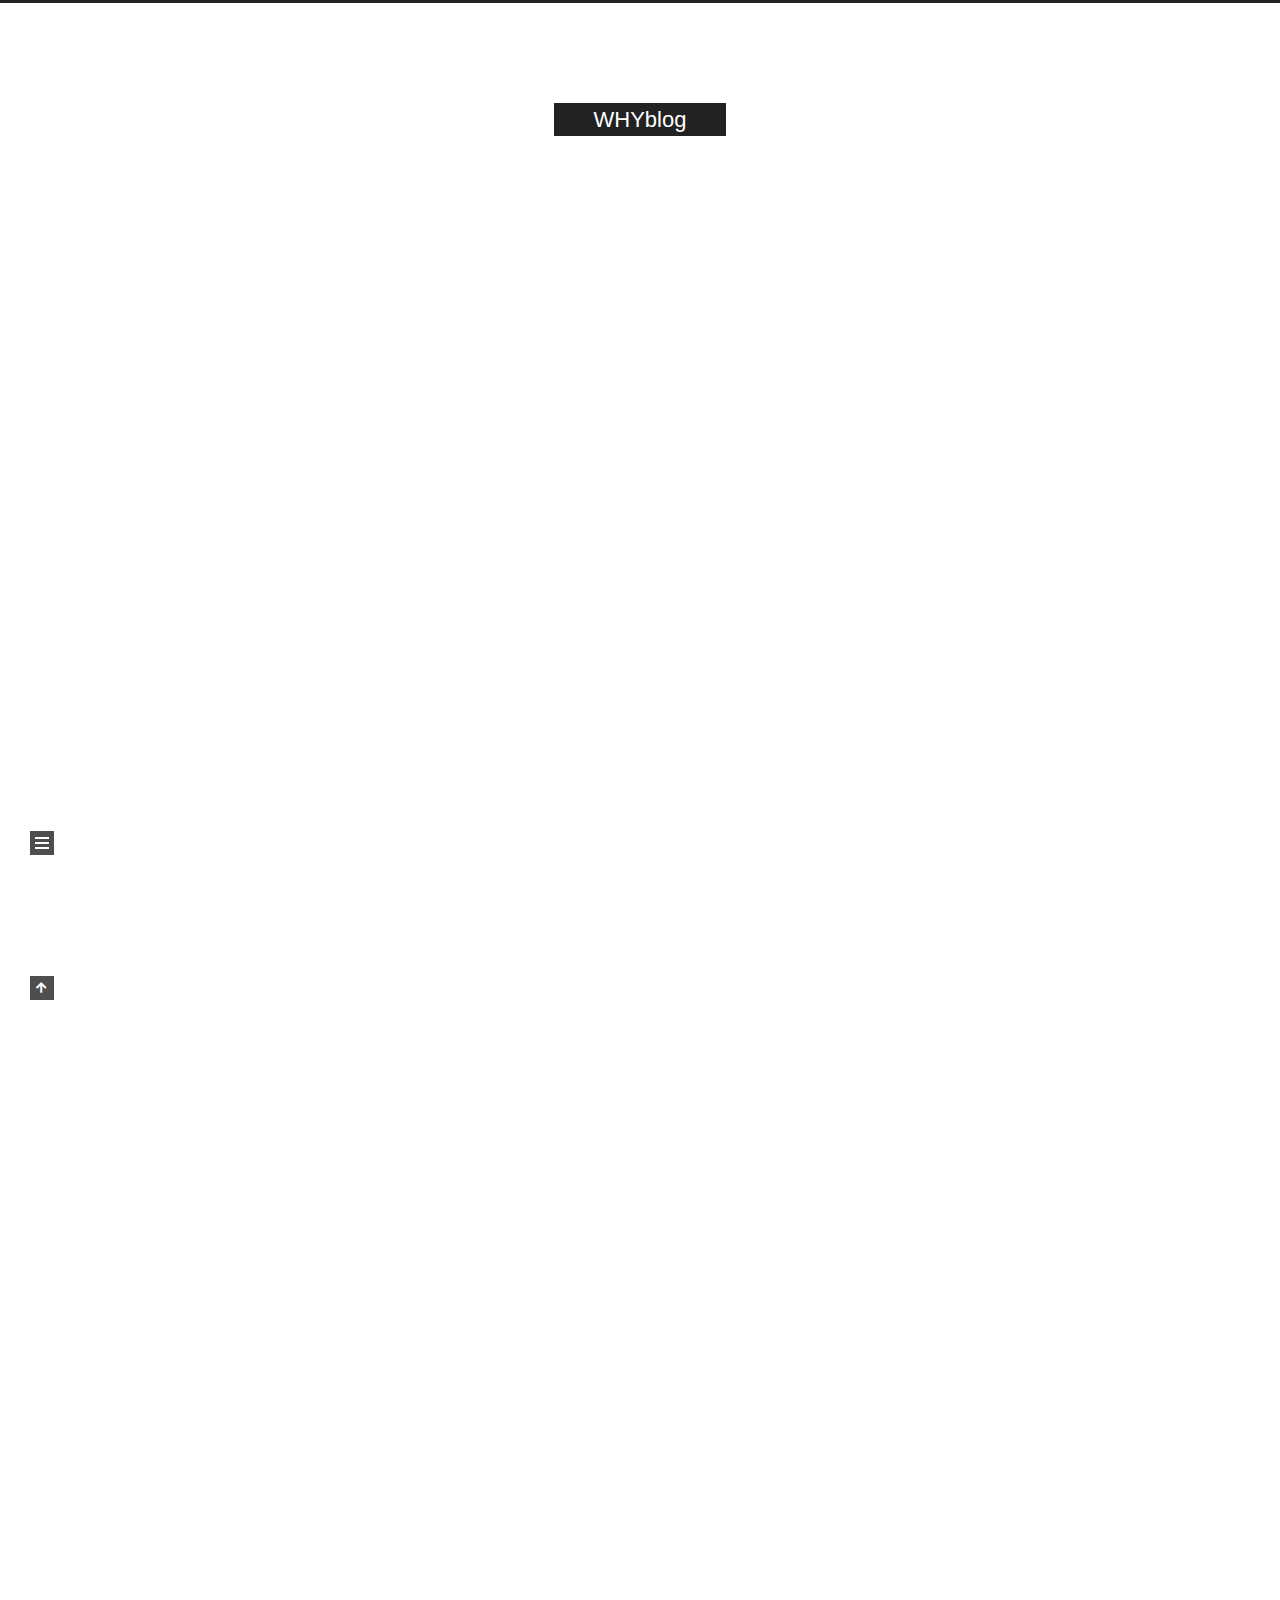
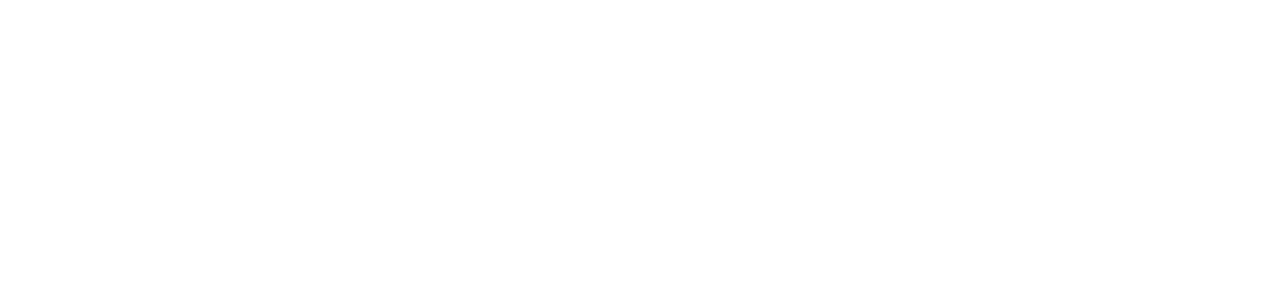
==== commit 0026d2ee: "Site updated: 2020-07-16 21:56:36" ====
--- a/index.html
+++ b/index.html
@@ -1,104 +1,299 @@
-<!DOCTYPE HTML>
-<html lang="en">
+<!DOCTYPE html>
+<html lang="zh-CN">
 <head>
-  <meta charset="utf-8">
-  
-  <title>Hexo</title>
-  <meta name="author" content="John Doe">
-  
-  
-  <meta name="viewport" content="width=device-width, initial-scale=1, maximum-scale=1">
-
-  
-  <meta property="og:site_name" content="Hexo"/>
-
-  
-    <meta property="og:image" content=""/>
-  
-
-  <link href="/favicon.png" rel="icon">
-  <link rel="alternate" href="/atom.xml" title="Hexo" type="application/atom+xml">
-  
-<link rel="stylesheet" href="/css/style.css">
-
-  <!--[if lt IE 9]><script src="//html5shiv.googlecode.com/svn/trunk/html5.js"></script><![endif]-->
-  
-
-<meta name="generator" content="Hexo 4.2.1"></head>
-
-
-<body>
-  <header id="header" class="inner"><div class="alignleft">
-  <h1><a href="/">Hexo</a></h1>
-  <h2><a href="/"></a></h2>
+  <meta charset="UTF-8">
+<meta name="viewport" content="width=device-width, initial-scale=1, maximum-scale=2">
+<meta name="theme-color" content="#222">
+<meta name="generator" content="Hexo 4.2.1">
+  <link rel="apple-touch-icon" sizes="180x180" href="/images/apple-touch-icon-next.png">
+  <link rel="icon" type="image/png" sizes="32x32" href="/images/favicon-32x32-next.png">
+  <link rel="icon" type="image/png" sizes="16x16" href="/images/favicon-16x16-next.png">
+  <link rel="mask-icon" href="/images/logo.svg" color="#222">
+
+<link rel="stylesheet" href="/css/main.css">
+
+
+<link rel="stylesheet" href="/lib/font-awesome/css/all.min.css">
+  
+  <link rel="stylesheet" href="/lib/animate-css/animate.min.css">
+
+<script class="hexo-configurations">
+    var NexT = window.NexT || {};
+    var CONFIG = {"hostname":"yoursite.com","root":"/","scheme":"Muse","version":"8.0.0-rc.4","exturl":false,"sidebar":{"position":"left","display":"post","padding":18,"offset":12},"copycode":false,"bookmark":{"enable":false,"color":"#222","save":"auto"},"fancybox":false,"mediumzoom":false,"lazyload":false,"pangu":false,"comments":{"style":"tabs","active":null,"storage":true,"lazyload":false,"nav":null},"algolia":{"hits":{"per_page":10},"labels":{"input_placeholder":"Search for Posts","hits_empty":"We didn't find any results for the search: ${query}","hits_stats":"${hits} results found in ${time} ms"}},"localsearch":{"enable":false,"trigger":"auto","top_n_per_article":1,"unescape":false,"preload":false},"motion":{"enable":true,"async":false,"transition":{"post_block":"fadeIn","post_header":"fadeInDown","post_body":"fadeInDown","coll_header":"fadeInLeft","sidebar":"fadeInUp"}}};
+  </script>
+
+  <meta property="og:type" content="website">
+<meta property="og:title" content="WHYblog">
+<meta property="og:url" content="http://yoursite.com/index.html">
+<meta property="og:site_name" content="WHYblog">
+<meta property="og:locale" content="zh_CN">
+<meta property="article:author" content="wpx">
+<meta name="twitter:card" content="summary">
+
+<link rel="canonical" href="http://yoursite.com/">
+
+
+<script class="page-configurations">
+  // https://hexo.io/docs/variables.html
+  CONFIG.page = {
+    sidebar: "",
+    isHome : true,
+    isPost : false,
+    lang   : 'zh-CN'
+  };
+</script>
+
+  <title>WHYblog</title>
+  
+
+
+
+
+
+
+  <noscript>
+  <style>
+  body { margin-top: 2rem; }
+
+  .use-motion .menu-item,
+  .use-motion .sidebar,
+  .use-motion .post-block,
+  .use-motion .pagination,
+  .use-motion .comments,
+  .use-motion .post-header,
+  .use-motion .post-body,
+  .use-motion .collection-header {
+    visibility: visible;
+  }
+
+  .use-motion .header,
+  .use-motion .site-brand-container .toggle,
+  .use-motion .footer { opacity: initial; }
+
+  .use-motion .site-title,
+  .use-motion .site-subtitle,
+  .use-motion .custom-logo-image {
+    opacity: initial;
+    top: initial;
+  }
+
+  .use-motion .logo-line {
+    transform: scaleX(1);
+  }
+
+  .search-pop-overlay, .sidebar-nav { display: none; }
+  .sidebar-panel { display: block; }
+  </style>
+</noscript>
+
+</head>
+
+<body itemscope itemtype="http://schema.org/WebPage">
+  <div class="container use-motion">
+    <div class="headband"></div>
+
+    <main class="main">
+      <header class="header" itemscope itemtype="http://schema.org/WPHeader">
+        <div class="header-inner"><div class="site-brand-container">
+  <div class="site-nav-toggle">
+    <div class="toggle" aria-label="切换导航栏">
+    </div>
+  </div>
+
+  <div class="site-meta">
+
+    <a href="/" class="brand" rel="start">
+      <i class="logo-line"></i>
+      <h1 class="site-title">WHYblog</h1>
+      <i class="logo-line"></i>
+    </a>
+  </div>
+
+  <div class="site-nav-right">
+    <div class="toggle popup-trigger">
+    </div>
+  </div>
 </div>
-<nav id="main-nav" class="alignright">
-  <ul>
-    
-      <li><a href="/">Home</a></li>
-    
-      <li><a href="/archives">Archives</a></li>
-    
-  </ul>
-  <div class="clearfix"></div>
-</nav>
-<div class="clearfix"></div>
-</header>
-  <div id="content" class="inner">
-    <div id="main-col" class="alignleft"><div id="wrapper">
-  <article id="post-我的第一篇博客文章" class="h-entry post" itemprop="blogPost" itemscope itemtype="https://schema.org/BlogPosting">
-  
-  <div class="post-content">
-    <header>
-      
-        <div class="icon"></div>
-        <time class="dt-published" datetime="2020-07-14T09:20:57.000Z"><a href="/2020/07/14/我的第一篇博客文章/">2020-07-14</a></time>
-      
-      
-  
-    <h1 class="title"><a href="/2020/07/14/我的第一篇博客文章/">我的第一篇博客文章</a></h1>
-  
-
-    </header>
-    <div class="e-content entry" itemprop="articleBody">
-      
-        <p>##第一章</p>
+
+
+
+
+
+
+
+</div>
+          
+  
+  <div class="toggle sidebar-toggle">
+    <span class="toggle-line toggle-line-first"></span>
+    <span class="toggle-line toggle-line-middle"></span>
+    <span class="toggle-line toggle-line-last"></span>
+  </div>
+
+  <aside class="sidebar">
+
+    <div class="sidebar-inner sidebar-overview-active">
+      <ul class="sidebar-nav">
+        <li class="sidebar-nav-toc">
+          文章目录
+        </li>
+        <li class="sidebar-nav-overview">
+          站点概览
+        </li>
+      </ul>
+
+      <!--noindex-->
+      <section class="post-toc-wrap sidebar-panel">
+      </section>
+      <!--/noindex-->
+
+      <section class="site-overview-wrap sidebar-panel">
+        <div class="site-author animated" itemprop="author" itemscope itemtype="http://schema.org/Person">
+  <p class="site-author-name" itemprop="name">wpx</p>
+  <div class="site-description" itemprop="description"></div>
+</div>
+<div class="site-state-wrap animated">
+  <nav class="site-state">
+      <div class="site-state-item site-state-posts">
+          <a href="/archives">
+          <span class="site-state-item-count">2</span>
+          <span class="site-state-item-name">日志</span>
+        </a>
+      </div>
+  </nav>
+</div>
+
+
+
+      </section>
+    </div>
+  </aside>
+  <div id="sidebar-dimmer"></div>
+
+
+      </header>
+
+      
+  <div class="back-to-top">
+    <i class="fa fa-arrow-up"></i>
+    <span>0%</span>
+  </div>
+
+<noscript>
+  <div id="noscript-warning">Theme NexT works best with JavaScript enabled</div>
+</noscript>
+
+
+      <div class="main-inner">
+        
+
+        <div class="content index posts-expand">
+          
+      
+  
+  
+  <article itemscope itemtype="http://schema.org/Article" class="post-block" lang="zh-CN">
+    <link itemprop="mainEntityOfPage" href="http://yoursite.com/2020/07/14/%E6%88%91%E7%9A%84%E7%AC%AC%E4%B8%80%E7%AF%87%E5%8D%9A%E5%AE%A2%E6%96%87%E7%AB%A0/">
+
+    <span hidden itemprop="author" itemscope itemtype="http://schema.org/Person">
+      <meta itemprop="image" content="/images/avatar.gif">
+      <meta itemprop="name" content="wpx">
+      <meta itemprop="description" content="">
+    </span>
+
+    <span hidden itemprop="publisher" itemscope itemtype="http://schema.org/Organization">
+      <meta itemprop="name" content="WHYblog">
+    </span>
+      <header class="post-header">
+        <h2 class="post-title" itemprop="name headline">
+          
+            <a href="/2020/07/14/%E6%88%91%E7%9A%84%E7%AC%AC%E4%B8%80%E7%AF%87%E5%8D%9A%E5%AE%A2%E6%96%87%E7%AB%A0/" class="post-title-link" itemprop="url">我的第一篇博客文章</a>
+        </h2>
+
+        <div class="post-meta">
+            <span class="post-meta-item">
+              <span class="post-meta-item-icon">
+                <i class="far fa-calendar"></i>
+              </span>
+              <span class="post-meta-item-text">发表于</span>
+              
+
+              <time title="创建时间：2020-07-14 17:20:57 / 修改时间：17:25:06" itemprop="dateCreated datePublished" datetime="2020-07-14T17:20:57+08:00">2020-07-14</time>
+            </span>
+
+          
+
+        </div>
+      </header>
+
+    
+    
+    
+    <div class="post-body" itemprop="articleBody">
+
+      
+          <p>##第一章</p>
 <p>main</p>
 <p>##第二章</p>
 <p>mainTwo</p>
 
       
     </div>
-    <footer>
-      
-        
-        
-      
-      <div class="clearfix"></div>
-    </footer>
-  </div>
-</article>
-
-
-
-
-  <article id="post-hello-world" class="h-entry post" itemprop="blogPost" itemscope itemtype="https://schema.org/BlogPosting">
-  
-  <div class="post-content">
-    <header>
-      
-        <div class="icon"></div>
-        <time class="dt-published" datetime="2020-07-13T14:06:54.071Z"><a href="/2020/07/13/hello-world/">2020-07-13</a></time>
-      
-      
-  
-    <h1 class="title"><a href="/2020/07/13/hello-world/">Hello World</a></h1>
-  
-
-    </header>
-    <div class="e-content entry" itemprop="articleBody">
-      
-        <p>Welcome to <a href="https://hexo.io/" target="_blank" rel="noopener">Hexo</a>! This is your very first post. Check <a href="https://hexo.io/docs/" target="_blank" rel="noopener">documentation</a> for more info. If you get any problems when using Hexo, you can find the answer in <a href="https://hexo.io/docs/troubleshooting.html" target="_blank" rel="noopener">troubleshooting</a> or you can ask me on <a href="https://github.com/hexojs/hexo/issues" target="_blank" rel="noopener">GitHub</a>.</p>
+
+    
+    
+    
+      <footer class="post-footer">
+        <div class="post-eof"></div>
+      </footer>
+  </article>
+  
+  
+  
+
+      
+  
+  
+  <article itemscope itemtype="http://schema.org/Article" class="post-block" lang="zh-CN">
+    <link itemprop="mainEntityOfPage" href="http://yoursite.com/2020/07/13/hello-world/">
+
+    <span hidden itemprop="author" itemscope itemtype="http://schema.org/Person">
+      <meta itemprop="image" content="/images/avatar.gif">
+      <meta itemprop="name" content="wpx">
+      <meta itemprop="description" content="">
+    </span>
+
+    <span hidden itemprop="publisher" itemscope itemtype="http://schema.org/Organization">
+      <meta itemprop="name" content="WHYblog">
+    </span>
+      <header class="post-header">
+        <h2 class="post-title" itemprop="name headline">
+          
+            <a href="/2020/07/13/hello-world/" class="post-title-link" itemprop="url">Hello World</a>
+        </h2>
+
+        <div class="post-meta">
+            <span class="post-meta-item">
+              <span class="post-meta-item-icon">
+                <i class="far fa-calendar"></i>
+              </span>
+              <span class="post-meta-item-text">发表于</span>
+
+              <time title="创建时间：2020-07-13 22:06:54" itemprop="dateCreated datePublished" datetime="2020-07-13T22:06:54+08:00">2020-07-13</time>
+            </span>
+
+          
+
+        </div>
+      </header>
+
+    
+    
+    
+    <div class="post-body" itemprop="articleBody">
+
+      
+          <p>Welcome to <a href="https://hexo.io/" target="_blank" rel="noopener">Hexo</a>! This is your very first post. Check <a href="https://hexo.io/docs/" target="_blank" rel="noopener">documentation</a> for more info. If you get any problems when using Hexo, you can find the answer in <a href="https://hexo.io/docs/troubleshooting.html" target="_blank" rel="noopener">troubleshooting</a> or you can ask me on <a href="https://github.com/hexojs/hexo/issues" target="_blank" rel="noopener">GitHub</a>.</p>
 <h2 id="Quick-Start"><a href="#Quick-Start" class="headerlink" title="Quick Start"></a>Quick Start</h2><h3 id="Create-a-new-post"><a href="#Create-a-new-post" class="headerlink" title="Create a new post"></a>Create a new post</h3><figure class="highlight bash"><table><tr><td class="gutter"><pre><span class="line">1</span><br></pre></td><td class="code"><pre><span class="line">$ hexo new <span class="string">"My New Post"</span></span><br></pre></td></tr></table></figure>
 
 <p>More info: <a href="https://hexo.io/docs/writing.html" target="_blank" rel="noopener">Writing</a></p>
@@ -114,70 +309,115 @@
 
       
     </div>
-    <footer>
-      
+
+    
+    
+    
+      <footer class="post-footer">
+        <div class="post-eof"></div>
+      </footer>
+  </article>
+  
+  
+  
+
+
+  
+
+
+
+        </div>
         
+
+<script>
+  window.addEventListener('tabs:register', () => {
+    let { activeClass } = CONFIG.comments;
+    if (CONFIG.comments.storage) {
+      activeClass = localStorage.getItem('comments_active') || activeClass;
+    }
+    if (activeClass) {
+      let activeTab = document.querySelector(`a[href="#comment-${activeClass}"]`);
+      if (activeTab) {
+        activeTab.click();
+      }
+    }
+  });
+  if (CONFIG.comments.storage) {
+    window.addEventListener('tabs:click', event => {
+      if (!event.target.matches('.tabs-comment .tab-content .tab-pane')) return;
+      let commentClass = event.target.classList[1];
+      localStorage.setItem('comments_active', commentClass);
+    });
+  }
+</script>
+
+      </div>
+    </main>
+
+    <footer class="footer">
+      <div class="footer-inner">
         
-      
-      <div class="clearfix"></div>
+
+        
+
+<div class="copyright">
+  
+  &copy; 
+  <span itemprop="copyrightYear">2020</span>
+  <span class="with-love">
+    <i class="fa fa-heart"></i>
+  </span>
+  <span class="author" itemprop="copyrightHolder">wpx</span>
+</div>
+  <div class="powered-by">由 <a href="https://hexo.io/" class="theme-link" rel="noopener" target="_blank">Hexo</a> & <a href="https://theme-next.js.org/muse/" class="theme-link" rel="noopener" target="_blank">NexT.Muse</a> 强力驱动
+  </div>
+
+        
+
+
+
+
+
+
+
+
+      </div>
     </footer>
   </div>
-</article>
-
-
-
-
-
-<nav id="pagination">
-  
-  
-  <div class="clearfix"></div>
-</nav></div></div>
-    <aside id="sidebar" class="alignright">
-  <div class="search">
-  <form action="//google.com/search" method="get" accept-charset="utf-8">
-    <input type="search" name="q" results="0" placeholder="Search">
-    <input type="hidden" name="as_sitesearch" value="yoursite.com">
-  </form>
-</div>
-
-
-  
-
-  
-</aside>
-    <div class="clearfix"></div>
-  </div>
-  <footer id="footer" class="inner"><div class="alignleft">
-  
-  &copy; 2020 John Doe
-  
-</div>
-<div class="clearfix"></div></footer>
-  
-<script src="/js/jquery-3.4.1.min.js"></script>
-
-
-<script src="/js/jquery.imagesloaded.min.js"></script>
-
-
-<script src="/js/gallery.js"></script>
-
-
-
-
-
-
-<link rel="stylesheet" href="/fancybox/jquery.fancybox.css">
-
-
-<script src="/fancybox/jquery.fancybox.pack.js"></script>
-
-<script type="text/javascript">
-(function($){
-  $('.fancybox').fancybox();
-})(jQuery);
-</script>
+
+  
+  <script src="/lib/anime.min.js"></script>
+
+<script src="/js/utils.js"></script>
+
+<script src="/js/motion.js"></script>
+
+
+<script src="/js/schemes/muse.js"></script>
+
+
+<script src="/js/next-boot.js"></script>
+
+
+  
+
+
+
+
+
+
+
+
+
+
+
+
+
+
+
+  
+
+  
 
 </body>
 </html>
--- a/css/main.css
+++ b/css/main.css
@@ -0,0 +1,2607 @@
+:root {
+  --body-bg-color: #fff;
+  --content-bg-color: #fff;
+  --card-bg-color: #f5f5f5;
+  --text-color: #555;
+  --blockquote-color: #666;
+  --link-color: #555;
+  --link-hover-color: #222;
+  --brand-color: #fff;
+  --brand-hover-color: #fff;
+  --table-row-odd-bg-color: #f9f9f9;
+  --table-row-hover-bg-color: #f5f5f5;
+  --menu-item-bg-color: #f5f5f5;
+  --btn-default-bg: #222;
+  --btn-default-color: #fff;
+  --btn-default-border-color: #222;
+  --btn-default-hover-bg: #fff;
+  --btn-default-hover-color: #222;
+  --btn-default-hover-border-color: #222;
+  --highlight-background: #f0f0f0;
+  --highlight-foreground: #444;
+  --highlight-gutter-background: #dedede;
+  --highlight-gutter-foreground: #555;
+}
+html {
+  line-height: 1.15; /* 1 */
+  -webkit-text-size-adjust: 100%; /* 2 */
+}
+body {
+  margin: 0;
+}
+main {
+  display: block;
+}
+h1 {
+  font-size: 2em;
+  margin: 0.67em 0;
+}
+hr {
+  box-sizing: content-box; /* 1 */
+  height: 0; /* 1 */
+  overflow: visible; /* 2 */
+}
+pre {
+  font-family: monospace, monospace; /* 1 */
+  font-size: 1em; /* 2 */
+}
+a {
+  background: transparent;
+}
+abbr[title] {
+  border-bottom: none; /* 1 */
+  text-decoration: underline; /* 2 */
+  text-decoration: underline dotted; /* 2 */
+}
+b,
+strong {
+  font-weight: bolder;
+}
+code,
+kbd,
+samp {
+  font-family: monospace, monospace; /* 1 */
+  font-size: 1em; /* 2 */
+}
+small {
+  font-size: 80%;
+}
+sub,
+sup {
+  font-size: 75%;
+  line-height: 0;
+  position: relative;
+  vertical-align: baseline;
+}
+sub {
+  bottom: -0.25em;
+}
+sup {
+  top: -0.5em;
+}
+img {
+  border-style: none;
+}
+button,
+input,
+optgroup,
+select,
+textarea {
+  font-family: inherit; /* 1 */
+  font-size: 100%; /* 1 */
+  line-height: 1.15; /* 1 */
+  margin: 0; /* 2 */
+}
+button,
+input {
+/* 1 */
+  overflow: visible;
+}
+button,
+select {
+/* 1 */
+  text-transform: none;
+}
+button,
+[type='button'],
+[type='reset'],
+[type='submit'] {
+  -webkit-appearance: button;
+}
+button::-moz-focus-inner,
+[type='button']::-moz-focus-inner,
+[type='reset']::-moz-focus-inner,
+[type='submit']::-moz-focus-inner {
+  border-style: none;
+  padding: 0;
+}
+button:-moz-focusring,
+[type='button']:-moz-focusring,
+[type='reset']:-moz-focusring,
+[type='submit']:-moz-focusring {
+  outline: 1px dotted ButtonText;
+}
+fieldset {
+  padding: 0.35em 0.75em 0.625em;
+}
+legend {
+  box-sizing: border-box; /* 1 */
+  color: inherit; /* 2 */
+  display: table; /* 1 */
+  max-width: 100%; /* 1 */
+  padding: 0; /* 3 */
+  white-space: normal; /* 1 */
+}
+progress {
+  vertical-align: baseline;
+}
+textarea {
+  overflow: auto;
+}
+[type='checkbox'],
+[type='radio'] {
+  box-sizing: border-box; /* 1 */
+  padding: 0; /* 2 */
+}
+[type='number']::-webkit-inner-spin-button,
+[type='number']::-webkit-outer-spin-button {
+  height: auto;
+}
+[type='search'] {
+  outline-offset: -2px; /* 2 */
+  -webkit-appearance: textfield; /* 1 */
+}
+[type='search']::-webkit-search-decoration {
+  -webkit-appearance: none;
+}
+::-webkit-file-upload-button {
+  font: inherit; /* 2 */
+  -webkit-appearance: button; /* 1 */
+}
+details {
+  display: block;
+}
+summary {
+  display: list-item;
+}
+template {
+  display: none;
+}
+[hidden] {
+  display: none;
+}
+::selection {
+  background: #262a30;
+  color: #eee;
+}
+html,
+body {
+  height: 100%;
+}
+body {
+  background: var(--body-bg-color);
+  color: var(--text-color);
+  font-family: 'Lato', "PingFang SC", "Microsoft YaHei", sans-serif;
+  font-size: 1em;
+  line-height: 2;
+  transition: all 0.2s ease-in-out;
+}
+h1,
+h2,
+h3,
+h4,
+h5,
+h6 {
+  font-family: 'Lato', "PingFang SC", "Microsoft YaHei", sans-serif;
+  font-weight: bold;
+  line-height: 1.5;
+  margin: 20px 0 15px;
+}
+h1 {
+  font-size: 1.5em;
+}
+h2 {
+  font-size: 1.375em;
+}
+h3 {
+  font-size: 1.25em;
+}
+h4 {
+  font-size: 1.125em;
+}
+h5 {
+  font-size: 1em;
+}
+h6 {
+  font-size: 0.875em;
+}
+p {
+  margin: 0 0 20px 0;
+}
+a,
+span.exturl {
+  border-bottom: 1px solid #999;
+  color: var(--link-color);
+  outline: 0;
+  text-decoration: none;
+  overflow-wrap: break-word;
+  cursor: pointer;
+}
+a:hover,
+span.exturl:hover {
+  border-bottom-color: var(--link-hover-color);
+  color: var(--link-hover-color);
+}
+iframe,
+img,
+video,
+embed {
+  display: block;
+  margin-left: auto;
+  margin-right: auto;
+  max-width: 100%;
+}
+hr {
+  background-image: repeating-linear-gradient(-45deg, #ddd, #ddd 4px, transparent 4px, transparent 8px);
+  border: 0;
+  height: 3px;
+  margin: 40px 0;
+}
+blockquote {
+  border-left: 4px solid #ddd;
+  color: var(--blockquote-color);
+  margin: 0;
+  padding: 0 15px;
+}
+blockquote cite::before {
+  content: '-';
+  padding: 0 5px;
+}
+dt {
+  font-weight: bold;
+}
+dd {
+  margin: 0;
+  padding: 0;
+}
+.table-container {
+  overflow: auto;
+}
+table {
+  border-collapse: collapse;
+  border-spacing: 0;
+  font-size: 0.875em;
+  margin: 0 0 20px 0;
+  width: 100%;
+}
+tbody tr:nth-of-type(odd) {
+  background: var(--table-row-odd-bg-color);
+}
+tbody tr:hover {
+  background: var(--table-row-hover-bg-color);
+}
+caption,
+th,
+td {
+  font-weight: normal;
+  padding: 8px;
+  vertical-align: middle;
+}
+th,
+td {
+  border: 1px solid #ddd;
+  border-bottom: 3px solid #ddd;
+}
+th {
+  font-weight: 700;
+  padding-bottom: 10px;
+}
+td {
+  border-bottom-width: 1px;
+}
+.btn {
+  background: var(--btn-default-bg);
+  border: 2px solid var(--btn-default-border-color);
+  border-radius: 0;
+  color: var(--btn-default-color);
+  display: inline-block;
+  font-size: 0.875em;
+  line-height: 2;
+  padding: 0 20px;
+  transition: background-color 0.2s ease-in-out;
+}
+.btn:hover {
+  background: var(--btn-default-hover-bg);
+  border-color: var(--btn-default-hover-border-color);
+  color: var(--btn-default-hover-color);
+}
+.btn + .btn {
+  margin: 0 0 8px 8px;
+}
+.btn .fa-fw {
+  text-align: left;
+  width: 1.285714285714286em;
+}
+.toggle {
+  line-height: 0;
+}
+.toggle .toggle-line {
+  background: #fff;
+  display: block;
+  height: 2px;
+  left: 0;
+  position: relative;
+  top: 0;
+  transition: all 0.4s;
+  width: 100%;
+}
+.toggle .toggle-line:not(:first-child) {
+  margin-top: 3px;
+}
+.toggle.toggle-arrow .toggle-line-first,
+body:not(.sidebar-active) .sidebar-toggle:hover .toggle-line-first {
+  left: 50%;
+  top: 2px;
+  transform: rotate(45deg);
+  width: 50%;
+}
+.toggle.toggle-arrow .toggle-line-middle,
+body:not(.sidebar-active) .sidebar-toggle:hover .toggle-line-middle {
+  left: 2px;
+  width: 90%;
+}
+.toggle.toggle-arrow .toggle-line-last,
+body:not(.sidebar-active) .sidebar-toggle:hover .toggle-line-last {
+  left: 50%;
+  top: -2px;
+  transform: rotate(-45deg);
+  width: 50%;
+}
+.toggle.toggle-close .toggle-line-first,
+.sidebar-active .sidebar-toggle .toggle-line-first {
+  transform: rotate(-45deg);
+  top: 5px;
+}
+.toggle.toggle-close .toggle-line-middle,
+.sidebar-active .sidebar-toggle .toggle-line-middle {
+  opacity: 0;
+}
+.toggle.toggle-close .toggle-line-last,
+.sidebar-active .sidebar-toggle .toggle-line-last {
+  transform: rotate(45deg);
+  top: -5px;
+}
+/*
+
+Original highlight.js style (c) Ivan Sagalaev <maniac@softwaremaniacs.org>
+
+*/
+
+.hljs {
+  display: block;
+  overflow-x: auto;
+  padding: 0.5em;
+  background: #F0F0F0;
+}
+
+
+/* Base color: saturation 0; */
+
+.hljs,
+.hljs-subst {
+  color: #444;
+}
+
+.hljs-comment {
+  color: #888888;
+}
+
+.hljs-keyword,
+.hljs-attribute,
+.hljs-selector-tag,
+.hljs-meta-keyword,
+.hljs-doctag,
+.hljs-name {
+  font-weight: bold;
+}
+
+
+/* User color: hue: 0 */
+
+.hljs-type,
+.hljs-string,
+.hljs-number,
+.hljs-selector-id,
+.hljs-selector-class,
+.hljs-quote,
+.hljs-template-tag,
+.hljs-deletion {
+  color: #880000;
+}
+
+.hljs-title,
+.hljs-section {
+  color: #880000;
+  font-weight: bold;
+}
+
+.hljs-regexp,
+.hljs-symbol,
+.hljs-variable,
+.hljs-template-variable,
+.hljs-link,
+.hljs-selector-attr,
+.hljs-selector-pseudo {
+  color: #BC6060;
+}
+
+
+/* Language color: hue: 90; */
+
+.hljs-literal {
+  color: #78A960;
+}
+
+.hljs-built_in,
+.hljs-bullet,
+.hljs-code,
+.hljs-addition {
+  color: #397300;
+}
+
+
+/* Meta color: hue: 200 */
+
+.hljs-meta {
+  color: #1f7199;
+}
+
+.hljs-meta-string {
+  color: #4d99bf;
+}
+
+
+/* Misc effects */
+
+.hljs-emphasis {
+  font-style: italic;
+}
+
+.hljs-strong {
+  font-weight: bold;
+}
+
+code,
+kbd,
+.highlight,
+pre {
+  background: var(--highlight-background);
+  color: var(--highlight-foreground);
+}
+.highlight,
+pre {
+  line-height: 1.6;
+  margin: 0 auto 20px;
+}
+pre,
+code {
+  font-family: consolas, Menlo, monospace, "PingFang SC", "Microsoft YaHei";
+}
+code {
+  border-radius: 3px;
+  font-size: 0.875em;
+  padding: 2px 4px;
+  overflow-wrap: break-word;
+}
+kbd {
+  border: 2px solid #ccc;
+  border-radius: 0.2em;
+  box-shadow: 0.1em 0.1em 0.2em rgba(0,0,0,0.1);
+  font-family: inherit;
+  padding: 0.1em 0.3em;
+  white-space: nowrap;
+}
+.highlight {
+  position: relative;
+}
+.highlight pre {
+  border: 0;
+  margin: 0;
+  padding: 10px 0;
+}
+.highlight table {
+  border: 0;
+  margin: 0;
+  width: auto;
+}
+.highlight td {
+  border: 0;
+  padding: 0;
+}
+.highlight figcaption {
+  background: var(--highlight-gutter-background);
+  color: var(--highlight-foreground);
+  display: flow-root;
+  font-size: 0.875em;
+  line-height: 1.2;
+  padding: 0.5em;
+}
+.highlight figcaption a {
+  color: var(--highlight-foreground);
+  float: right;
+}
+.highlight figcaption a:hover {
+  border-bottom-color: var(--highlight-foreground);
+}
+.highlight .gutter {
+  -moz-user-select: none;
+  -ms-user-select: none;
+  -webkit-user-select: none;
+  user-select: none;
+}
+.highlight .gutter pre {
+  background: var(--highlight-gutter-background);
+  color: var(--highlight-gutter-foreground);
+  padding-left: 10px;
+  padding-right: 10px;
+  text-align: right;
+}
+.highlight .code pre {
+  padding-left: 10px;
+  width: 100%;
+}
+.gist table {
+  width: auto;
+}
+.gist table td {
+  border: 0;
+}
+pre {
+  overflow: auto;
+  padding: 10px;
+}
+pre code {
+  background: none;
+  padding: 0;
+  text-shadow: none;
+}
+.blockquote-center {
+  border-left: none;
+  margin: 40px 0;
+  padding: 0;
+  position: relative;
+  text-align: center;
+}
+.blockquote-center::before,
+.blockquote-center::after {
+  left: 0;
+  line-height: 1;
+  opacity: 0.6;
+  position: absolute;
+  width: 100%;
+}
+.blockquote-center::before {
+  border-top: 1px solid #ccc;
+  text-align: left;
+  top: -20px;
+  content: '\f10d';
+  font-family: 'Font Awesome 5 Free';
+  font-weight: 900;
+}
+.blockquote-center::after {
+  border-bottom: 1px solid #ccc;
+  bottom: -20px;
+  text-align: right;
+  content: '\f10e';
+  font-family: 'Font Awesome 5 Free';
+  font-weight: 900;
+}
+.blockquote-center p,
+.blockquote-center div {
+  text-align: center;
+}
+.post-body .group-picture img {
+  margin: 0 auto;
+  padding: 0 3px;
+}
+.group-picture-row {
+  margin-bottom: 6px;
+  overflow: hidden;
+}
+.group-picture-column {
+  float: left;
+  margin-bottom: 10px;
+}
+.post-body .label {
+  color: #555;
+  padding: 0 2px;
+}
+.post-body .label.default {
+  background: #f0f0f0;
+}
+.post-body .label.primary {
+  background: #efe6f7;
+}
+.post-body .label.info {
+  background: #e5f2f8;
+}
+.post-body .label.success {
+  background: #e7f4e9;
+}
+.post-body .label.warning {
+  background: #fcf6e1;
+}
+.post-body .label.danger {
+  background: #fae8eb;
+}
+.post-body .link-grid {
+  display: grid;
+  gap: 1.5rem 1.5rem;
+  grid-template-columns: 1fr 1fr;
+  margin-bottom: 20px;
+  padding: 1rem;
+}
+@media (max-width: 767px) {
+  .post-body .link-grid {
+    grid-template-columns: 1fr;
+  }
+}
+.post-body .link-grid .link-grid-container {
+  border: solid #ddd;
+  box-shadow: 1rem 1rem 0.5rem rgba(0,0,0,0.5);
+  min-height: 5rem;
+  min-width: 0;
+  padding: 0.5rem;
+  position: relative;
+  transition: background 0.3s;
+}
+.post-body .link-grid .link-grid-container:hover {
+  animation: shake 0.5s;
+  background: var(--card-bg-color);
+}
+.post-body .link-grid .link-grid-container:active {
+  box-shadow: 0.5rem 0.5rem 0.25rem rgba(0,0,0,0.5);
+  transform: translate(0.2rem, 0.2rem);
+}
+.post-body .link-grid .link-grid-container .link-grid-image {
+  background-clip: content-box;
+  background-origin: content-box;
+  background-size: cover;
+  border: 1px solid #ddd;
+  border-radius: 50%;
+  box-sizing: border-box;
+  height: 5rem;
+  padding: 3px;
+  position: absolute;
+  width: 5rem;
+}
+.post-body .link-grid .link-grid-container p {
+  margin: 0 1rem 0 6rem;
+}
+.post-body .link-grid .link-grid-container p:first-of-type {
+  font-size: 1.2em;
+}
+.post-body .link-grid .link-grid-container p:last-of-type {
+  font-size: 0.8em;
+  line-height: 1.3rem;
+  opacity: 0.7;
+}
+.post-body .link-grid .link-grid-container a {
+  border: 0;
+  height: 100%;
+  left: 0;
+  position: absolute;
+  top: 0;
+  width: 100%;
+}
+@-moz-keyframes shake {
+  0% {
+    transform: translate(1pt, 1pt) rotate(0deg);
+  }
+  10% {
+    transform: translate(-1pt, -2pt) rotate(-1deg);
+  }
+  20% {
+    transform: translate(-3pt, 0pt) rotate(1deg);
+  }
+  30% {
+    transform: translate(3pt, 2pt) rotate(0deg);
+  }
+  40% {
+    transform: translate(1pt, -1pt) rotate(1deg);
+  }
+  50% {
+    transform: translate(-1pt, 2pt) rotate(-1deg);
+  }
+  60% {
+    transform: translate(-3pt, 1pt) rotate(0deg);
+  }
+  70% {
+    transform: translate(3pt, 1pt) rotate(-1deg);
+  }
+  80% {
+    transform: translate(-1pt, -1pt) rotate(1deg);
+  }
+  90% {
+    transform: translate(1pt, 2pt) rotate(0deg);
+  }
+  100% {
+    transform: translate(1pt, -2pt) rotate(-1deg);
+  }
+}
+@-webkit-keyframes shake {
+  0% {
+    transform: translate(1pt, 1pt) rotate(0deg);
+  }
+  10% {
+    transform: translate(-1pt, -2pt) rotate(-1deg);
+  }
+  20% {
+    transform: translate(-3pt, 0pt) rotate(1deg);
+  }
+  30% {
+    transform: translate(3pt, 2pt) rotate(0deg);
+  }
+  40% {
+    transform: translate(1pt, -1pt) rotate(1deg);
+  }
+  50% {
+    transform: translate(-1pt, 2pt) rotate(-1deg);
+  }
+  60% {
+    transform: translate(-3pt, 1pt) rotate(0deg);
+  }
+  70% {
+    transform: translate(3pt, 1pt) rotate(-1deg);
+  }
+  80% {
+    transform: translate(-1pt, -1pt) rotate(1deg);
+  }
+  90% {
+    transform: translate(1pt, 2pt) rotate(0deg);
+  }
+  100% {
+    transform: translate(1pt, -2pt) rotate(-1deg);
+  }
+}
+@-o-keyframes shake {
+  0% {
+    transform: translate(1pt, 1pt) rotate(0deg);
+  }
+  10% {
+    transform: translate(-1pt, -2pt) rotate(-1deg);
+  }
+  20% {
+    transform: translate(-3pt, 0pt) rotate(1deg);
+  }
+  30% {
+    transform: translate(3pt, 2pt) rotate(0deg);
+  }
+  40% {
+    transform: translate(1pt, -1pt) rotate(1deg);
+  }
+  50% {
+    transform: translate(-1pt, 2pt) rotate(-1deg);
+  }
+  60% {
+    transform: translate(-3pt, 1pt) rotate(0deg);
+  }
+  70% {
+    transform: translate(3pt, 1pt) rotate(-1deg);
+  }
+  80% {
+    transform: translate(-1pt, -1pt) rotate(1deg);
+  }
+  90% {
+    transform: translate(1pt, 2pt) rotate(0deg);
+  }
+  100% {
+    transform: translate(1pt, -2pt) rotate(-1deg);
+  }
+}
+@keyframes shake {
+  0% {
+    transform: translate(1pt, 1pt) rotate(0deg);
+  }
+  10% {
+    transform: translate(-1pt, -2pt) rotate(-1deg);
+  }
+  20% {
+    transform: translate(-3pt, 0pt) rotate(1deg);
+  }
+  30% {
+    transform: translate(3pt, 2pt) rotate(0deg);
+  }
+  40% {
+    transform: translate(1pt, -1pt) rotate(1deg);
+  }
+  50% {
+    transform: translate(-1pt, 2pt) rotate(-1deg);
+  }
+  60% {
+    transform: translate(-3pt, 1pt) rotate(0deg);
+  }
+  70% {
+    transform: translate(3pt, 1pt) rotate(-1deg);
+  }
+  80% {
+    transform: translate(-1pt, -1pt) rotate(1deg);
+  }
+  90% {
+    transform: translate(1pt, 2pt) rotate(0deg);
+  }
+  100% {
+    transform: translate(1pt, -2pt) rotate(-1deg);
+  }
+}
+.post-body .tabs {
+  margin-bottom: 20px;
+}
+.post-body .tabs,
+.tabs-comment {
+  padding-top: 10px;
+}
+.post-body .tabs ul.nav-tabs,
+.tabs-comment ul.nav-tabs {
+  display: flex;
+  flex-wrap: wrap;
+  margin: 0;
+  margin-bottom: -1px;
+  padding: 0;
+}
+@media (max-width: 413px) {
+  .post-body .tabs ul.nav-tabs,
+  .tabs-comment ul.nav-tabs {
+    display: block;
+    margin-bottom: 5px;
+  }
+}
+.post-body .tabs ul.nav-tabs li.tab,
+.tabs-comment ul.nav-tabs li.tab {
+  border-bottom: 1px solid #ddd;
+  border-left: 1px solid transparent;
+  border-right: 1px solid transparent;
+  border-top: 3px solid transparent;
+  flex-grow: 1;
+  list-style-type: none;
+  border-radius: 0 0 0 0;
+}
+@media (max-width: 413px) {
+  .post-body .tabs ul.nav-tabs li.tab,
+  .tabs-comment ul.nav-tabs li.tab {
+    border-bottom: 1px solid transparent;
+    border-left: 3px solid transparent;
+    border-right: 1px solid transparent;
+    border-top: 1px solid transparent;
+  }
+}
+@media (max-width: 413px) {
+  .post-body .tabs ul.nav-tabs li.tab,
+  .tabs-comment ul.nav-tabs li.tab {
+    border-radius: 0;
+  }
+}
+.post-body .tabs ul.nav-tabs li.tab a,
+.tabs-comment ul.nav-tabs li.tab a {
+  border-bottom: initial;
+  display: block;
+  line-height: 1.8;
+  outline: 0;
+  padding: 0.25em 0.75em;
+  text-align: center;
+  transition: all 0.2s ease-out;
+}
+.post-body .tabs ul.nav-tabs li.tab a i,
+.tabs-comment ul.nav-tabs li.tab a i {
+  width: 1.285714285714286em;
+}
+.post-body .tabs ul.nav-tabs li.tab.active,
+.tabs-comment ul.nav-tabs li.tab.active {
+  border-bottom: 1px solid transparent;
+  border-left: 1px solid #ddd;
+  border-right: 1px solid #ddd;
+  border-top: 3px solid #fc6423;
+}
+@media (max-width: 413px) {
+  .post-body .tabs ul.nav-tabs li.tab.active,
+  .tabs-comment ul.nav-tabs li.tab.active {
+    border-bottom: 1px solid #ddd;
+    border-left: 3px solid #fc6423;
+    border-right: 1px solid #ddd;
+    border-top: 1px solid #ddd;
+  }
+}
+.post-body .tabs ul.nav-tabs li.tab.active a,
+.tabs-comment ul.nav-tabs li.tab.active a {
+  color: var(--link-color);
+  cursor: default;
+}
+.post-body .tabs .tab-content .tab-pane,
+.tabs-comment .tab-content .tab-pane {
+  border: 1px solid #ddd;
+  border-top: 0;
+  padding: 20px 20px 0 20px;
+  border-radius: 0;
+}
+.post-body .tabs .tab-content .tab-pane:not(.active),
+.tabs-comment .tab-content .tab-pane:not(.active) {
+  display: none;
+}
+.post-body .tabs .tab-content .tab-pane.active,
+.tabs-comment .tab-content .tab-pane.active {
+  display: block;
+}
+.post-body .tabs .tab-content .tab-pane.active:nth-of-type(1),
+.tabs-comment .tab-content .tab-pane.active:nth-of-type(1) {
+  border-radius: 0 0 0 0;
+}
+@media (max-width: 413px) {
+  .post-body .tabs .tab-content .tab-pane.active:nth-of-type(1),
+  .tabs-comment .tab-content .tab-pane.active:nth-of-type(1) {
+    border-radius: 0;
+  }
+}
+.post-body .note {
+  border-radius: 3px;
+  margin-bottom: 20px;
+  padding: 1em;
+  position: relative;
+  border: 1px solid #eee;
+  border-left-width: 5px;
+}
+.post-body .note h2,
+.post-body .note h3,
+.post-body .note h4,
+.post-body .note h5,
+.post-body .note h6 {
+  border-bottom: initial;
+  margin: 0;
+  padding-top: 0;
+}
+.post-body .note p:first-child,
+.post-body .note ul:first-child,
+.post-body .note ol:first-child,
+.post-body .note table:first-child,
+.post-body .note pre:first-child,
+.post-body .note blockquote:first-child,
+.post-body .note img:first-child {
+  margin-top: 0;
+}
+.post-body .note p:last-child,
+.post-body .note ul:last-child,
+.post-body .note ol:last-child,
+.post-body .note table:last-child,
+.post-body .note pre:last-child,
+.post-body .note blockquote:last-child,
+.post-body .note img:last-child {
+  margin-bottom: 0;
+}
+.post-body .note.default {
+  border-left-color: #777;
+}
+.post-body .note.default h2,
+.post-body .note.default h3,
+.post-body .note.default h4,
+.post-body .note.default h5,
+.post-body .note.default h6 {
+  color: #777;
+}
+.post-body .note.primary {
+  border-left-color: #6f42c1;
+}
+.post-body .note.primary h2,
+.post-body .note.primary h3,
+.post-body .note.primary h4,
+.post-body .note.primary h5,
+.post-body .note.primary h6 {
+  color: #6f42c1;
+}
+.post-body .note.info {
+  border-left-color: #428bca;
+}
+.post-body .note.info h2,
+.post-body .note.info h3,
+.post-body .note.info h4,
+.post-body .note.info h5,
+.post-body .note.info h6 {
+  color: #428bca;
+}
+.post-body .note.success {
+  border-left-color: #5cb85c;
+}
+.post-body .note.success h2,
+.post-body .note.success h3,
+.post-body .note.success h4,
+.post-body .note.success h5,
+.post-body .note.success h6 {
+  color: #5cb85c;
+}
+.post-body .note.warning {
+  border-left-color: #f0ad4e;
+}
+.post-body .note.warning h2,
+.post-body .note.warning h3,
+.post-body .note.warning h4,
+.post-body .note.warning h5,
+.post-body .note.warning h6 {
+  color: #f0ad4e;
+}
+.post-body .note.danger {
+  border-left-color: #d9534f;
+}
+.post-body .note.danger h2,
+.post-body .note.danger h3,
+.post-body .note.danger h4,
+.post-body .note.danger h5,
+.post-body .note.danger h6 {
+  color: #d9534f;
+}
+.pagination .prev,
+.pagination .next,
+.pagination .page-number,
+.pagination .space {
+  display: inline-block;
+  margin: -1px 10px 0 10px;
+  padding: 0 10px;
+}
+@media (max-width: 767px) {
+  .pagination .prev,
+  .pagination .next,
+  .pagination .page-number,
+  .pagination .space {
+    margin: 0 5px;
+  }
+}
+.pagination {
+  border-top: 1px solid #eee;
+  margin: 120px 0 0;
+  text-align: center;
+}
+.pagination .prev,
+.pagination .next,
+.pagination .page-number {
+  border-bottom: 0;
+  border-top: 1px solid #eee;
+  transition: border-color 0.2s ease-in-out;
+}
+.pagination .prev:hover,
+.pagination .next:hover,
+.pagination .page-number:hover {
+  border-top-color: var(--link-hover-color);
+}
+@media (max-width: 767px) {
+  .pagination {
+    border-top: 0;
+    margin-bottom: 10px;
+  }
+  .pagination .prev,
+  .pagination .next,
+  .pagination .page-number {
+    border-bottom: 1px solid #eee;
+    border-top: 0;
+  }
+  .pagination .prev:hover,
+  .pagination .next:hover,
+  .pagination .page-number:hover {
+    border-bottom-color: var(--link-hover-color);
+  }
+}
+.pagination .space {
+  margin: 0;
+  padding: 0;
+}
+.pagination .page-number.current {
+  background: #ccc;
+  border-color: #ccc;
+  color: var(--content-bg-color);
+}
+.comments {
+  margin-top: 60px;
+  overflow: hidden;
+}
+.comment-button-group {
+  display: flex;
+  flex-wrap: wrap-reverse;
+  justify-content: center;
+  margin: 1em 0;
+}
+.comment-button-group .comment-button {
+  margin: 0.1em 0.2em;
+}
+.comment-button-group .comment-button.active {
+  background: var(--btn-default-hover-bg);
+  border-color: var(--btn-default-hover-border-color);
+  color: var(--btn-default-hover-color);
+}
+.comment-position {
+  display: none;
+}
+.comment-position.active {
+  display: block;
+}
+.tabs-comment {
+  background: var(--content-bg-color);
+  margin-top: 4em;
+  padding-top: 0;
+}
+.tabs-comment .comments {
+  border: 0;
+  box-shadow: none;
+  margin-top: 0;
+  padding-top: 0;
+}
+.container {
+  min-height: 100%;
+  position: relative;
+}
+.headband {
+  background: #222;
+  height: 3px;
+}
+@media (max-width: 991px) {
+  .headband {
+    display: none;
+  }
+}
+.header {
+  background: transparent;
+}
+.header-inner {
+  margin: 0 auto;
+  width: 700px;
+}
+@media (min-width: 1200px) {
+  .header-inner {
+    width: 800px;
+  }
+}
+@media (min-width: 1600px) {
+  .header-inner {
+    width: 900px;
+  }
+}
+.site-brand-container {
+  display: flex;
+  flex-shrink: 0;
+  padding: 0 10px;
+}
+.use-motion .header,
+.use-motion .site-brand-container .toggle {
+  opacity: 0;
+}
+.site-meta {
+  flex-grow: 1;
+  text-align: center;
+}
+@media (max-width: 767px) {
+  .site-meta {
+    text-align: center;
+  }
+}
+.custom-logo-image {
+  margin-top: 20px;
+}
+@media (max-width: 991px) {
+  .custom-logo-image {
+    display: none;
+  }
+}
+.brand {
+  border-bottom: none;
+  color: var(--brand-color);
+  display: inline-block;
+  padding: 0 40px;
+}
+.brand:hover {
+  color: var(--brand-hover-color);
+}
+.site-title {
+  font-family: 'Lato', "PingFang SC", "Microsoft YaHei", sans-serif;
+  font-size: 1.375em;
+  font-weight: normal;
+  margin: 0;
+}
+.site-subtitle {
+  color: #999;
+  font-size: 0.8125em;
+  margin: 10px 0;
+}
+.use-motion .site-title,
+.use-motion .site-subtitle,
+.use-motion .custom-logo-image {
+  opacity: 0;
+  position: relative;
+  top: -10px;
+}
+.site-nav-toggle,
+.site-nav-right {
+  display: none;
+}
+@media (max-width: 767px) {
+  .site-nav-toggle,
+  .site-nav-right {
+    display: flex;
+    flex-direction: column;
+    justify-content: center;
+  }
+}
+.site-nav-toggle .toggle,
+.site-nav-right .toggle {
+  color: var(--text-color);
+  padding: 10px;
+  width: 22px;
+}
+.site-nav-toggle .toggle .toggle-line,
+.site-nav-right .toggle .toggle-line {
+  background: var(--text-color);
+  border-radius: 1px;
+}
+@media (max-width: 767px) {
+  .site-nav {
+    display: none;
+  }
+}
+.site-nav.site-nav-on {
+  display: block;
+}
+.menu {
+  margin: 0;
+  padding: 1em 0;
+  text-align: center;
+}
+.menu-item {
+  display: inline-block;
+  list-style: none;
+  margin: 0 10px;
+}
+@media (max-width: 767px) {
+  .menu-item {
+    display: block;
+    margin-top: 10px;
+  }
+  .menu-item.menu-item-search {
+    display: none;
+  }
+}
+.menu-item a,
+.menu-item span.exturl {
+  border-bottom: 0;
+  display: block;
+  font-size: 0.8125em;
+  transition: border-color 0.2s ease-in-out;
+}
+.menu-item a:hover,
+.menu-item span.exturl:hover,
+.menu-item a.menu-item-active,
+.menu-item span.exturl.menu-item-active {
+  background: var(--menu-item-bg-color);
+}
+.menu-item .fa,
+.menu-item .fab,
+.menu-item .far,
+.menu-item .fas {
+  margin-right: 8px;
+}
+.menu-item .badge {
+  display: inline-block;
+  font-weight: bold;
+  line-height: 1;
+  margin-left: 0.35em;
+  margin-top: 0.35em;
+  text-align: center;
+  white-space: nowrap;
+}
+@media (max-width: 767px) {
+  .menu-item .badge {
+    float: right;
+    margin-left: 0;
+  }
+}
+.use-motion .menu-item {
+  visibility: hidden;
+}
+.sidebar-inner {
+  color: #999;
+  padding: 18px 10px;
+  text-align: center;
+}
+.cc-license {
+  margin-top: 10px;
+}
+.cc-license .cc-opacity {
+  border-bottom: none;
+  opacity: 0.7;
+}
+.cc-license .cc-opacity:hover {
+  opacity: 0.9;
+}
+.cc-license img {
+  display: inline-block;
+}
+.site-author-image {
+  border: 2px solid #333;
+  max-width: 96px;
+  padding: 2px;
+}
+.site-author-name {
+  color: #f5f5f5;
+  font-weight: normal;
+  margin: 5px 0 0;
+}
+.site-description {
+  color: #999;
+  font-size: 1em;
+  margin-top: 5px;
+}
+.links-of-author a,
+.links-of-author span.exturl {
+  font-size: 0.8125em;
+}
+.links-of-author .fa,
+.links-of-author .fab,
+.links-of-author .far,
+.links-of-author .fas {
+  margin-right: 2px;
+}
+.sidebar-button {
+  margin-top: 15px;
+}
+.sidebar-button a {
+  border: 1px solid #fc6423;
+  border-radius: 4px;
+  color: #fc6423;
+  display: inline-block;
+  padding: 0 15px;
+}
+.sidebar-button a .fa,
+.sidebar-button a .fab,
+.sidebar-button a .far,
+.sidebar-button a .fas {
+  margin-right: 5px;
+}
+.sidebar-button a:hover {
+  background: #fc6423;
+  border: 1px solid #fc6423;
+  color: #fff;
+}
+.sidebar-button a:hover .fa,
+.sidebar-button a:hover .fab,
+.sidebar-button a:hover .far,
+.sidebar-button a:hover .fas {
+  color: #fff;
+}
+.links-of-blogroll {
+  font-size: 0.8125em;
+  margin-top: 10px;
+}
+.links-of-blogroll-title {
+  font-size: 0.875em;
+  font-weight: 600;
+  margin-top: 0;
+}
+.links-of-blogroll-list {
+  list-style: none;
+  margin: 0;
+  padding: 0;
+}
+#sidebar-dimmer {
+  display: none;
+}
+@media (max-width: 767px) {
+  #sidebar-dimmer {
+    background: #000;
+    display: block;
+    height: 100%;
+    left: 0;
+    opacity: 0;
+    position: fixed;
+    top: 0;
+    transition: visibility 0.4s, opacity 0.4s;
+    visibility: hidden;
+    width: 100%;
+    z-index: 1100;
+  }
+  .sidebar-active #sidebar-dimmer {
+    opacity: 0.7;
+    visibility: visible;
+  }
+}
+.sidebar-nav {
+  display: none;
+  margin: 0;
+  padding-bottom: 20px;
+  padding-left: 0;
+}
+.sidebar-nav-active .sidebar-nav {
+  display: block;
+}
+.sidebar-nav li {
+  border-bottom: 1px solid transparent;
+  color: #666;
+  cursor: pointer;
+  display: inline-block;
+  font-size: 0.875em;
+}
+.sidebar-nav li.sidebar-nav-overview {
+  margin-left: 10px;
+}
+.sidebar-nav li:hover {
+  color: #f5f5f5;
+}
+.sidebar-toc-active .sidebar-nav-toc,
+.sidebar-overview-active .sidebar-nav-overview {
+  border-bottom-color: #87daff;
+  color: #87daff;
+}
+.sidebar-toc-active .sidebar-nav-toc:hover,
+.sidebar-overview-active .sidebar-nav-overview:hover {
+  color: #87daff;
+}
+.sidebar-panel {
+  display: none;
+  max-height: var(--sidebar-wrapper-height);
+  overflow-x: hidden;
+  overflow-y: auto;
+}
+.sidebar-toc-active .post-toc-wrap,
+.sidebar-overview-active .site-overview-wrap {
+  display: block;
+}
+.sidebar-toggle {
+  bottom: 45px;
+  height: 12px;
+  padding: 6px 5px;
+  width: 14px;
+  background: #222;
+  cursor: pointer;
+  opacity: 0.8;
+  position: fixed;
+  z-index: 1300;
+  left: 30px;
+}
+@media (max-width: 991px) {
+  .sidebar-toggle {
+    left: 20px;
+  }
+}
+.sidebar-toggle:hover {
+  opacity: 1;
+}
+@media (max-width: 991px) {
+  .sidebar-toggle {
+    opacity: 1;
+  }
+}
+.sidebar-toggle:hover .toggle-line {
+  background: #87daff;
+}
+.post-toc {
+  font-size: 0.875em;
+}
+.post-toc ol {
+  list-style: none;
+  margin: 0;
+  padding: 0 2px 5px 10px;
+  text-align: left;
+}
+.post-toc ol > ol {
+  padding-left: 0;
+}
+.post-toc ol a {
+  transition: all 0.2s ease-in-out;
+}
+.post-toc .nav-item {
+  line-height: 1.8;
+  overflow: hidden;
+  text-overflow: ellipsis;
+  white-space: nowrap;
+}
+.post-toc .nav .nav-child {
+  display: none;
+}
+.post-toc .nav .active > .nav-child {
+  display: block;
+}
+.post-toc .nav .active-current > .nav-child {
+  display: block;
+}
+.post-toc .nav .active-current > .nav-child > .nav-item {
+  display: block;
+}
+.post-toc .nav .active > a {
+  border-bottom-color: #87daff;
+  color: #87daff;
+}
+.post-toc .nav .active-current > a {
+  color: #87daff;
+}
+.post-toc .nav .active-current > a:hover {
+  color: #87daff;
+}
+.site-state {
+  display: flex;
+  flex-wrap: wrap;
+  justify-content: center;
+  line-height: 1.4;
+  margin-top: 10px;
+}
+.site-state-item a {
+  border-bottom: none;
+  display: block;
+  padding: 0 15px;
+}
+.site-state-item-count {
+  display: block;
+  font-size: 1.25em;
+  font-weight: 600;
+}
+.site-state-item-name {
+  color: inherit;
+  font-size: 0.875em;
+}
+.footer {
+  color: #999;
+  font-size: 0.875em;
+  padding: 20px 0;
+}
+.footer.footer-fixed {
+  bottom: 0;
+  left: 0;
+  position: absolute;
+  right: 0;
+}
+.footer-inner {
+  box-sizing: border-box;
+  text-align: center;
+  margin: 0 auto;
+  width: 700px;
+}
+@media (min-width: 1200px) {
+  .footer-inner {
+    width: 800px;
+  }
+}
+@media (min-width: 1600px) {
+  .footer-inner {
+    width: 900px;
+  }
+}
+.use-motion .footer {
+  opacity: 0;
+}
+.languages {
+  display: inline-block;
+  font-size: 1.125em;
+  position: relative;
+}
+.languages .lang-select-label span {
+  margin: 0 0.5em;
+}
+.languages .lang-select {
+  height: 100%;
+  left: 0;
+  opacity: 0;
+  position: absolute;
+  top: 0;
+  width: 100%;
+}
+.with-love {
+  color: #ff0000;
+  display: inline-block;
+  margin: 0 5px;
+}
+.powered-by,
+.theme-info {
+  display: inline-block;
+}
+@-moz-keyframes icon-animate {
+  0%, 100% {
+    transform: scale(1);
+  }
+  10%, 30% {
+    transform: scale(0.9);
+  }
+  20%, 40%, 60%, 80% {
+    transform: scale(1.1);
+  }
+  50%, 70% {
+    transform: scale(1.1);
+  }
+}
+@-webkit-keyframes icon-animate {
+  0%, 100% {
+    transform: scale(1);
+  }
+  10%, 30% {
+    transform: scale(0.9);
+  }
+  20%, 40%, 60%, 80% {
+    transform: scale(1.1);
+  }
+  50%, 70% {
+    transform: scale(1.1);
+  }
+}
+@-o-keyframes icon-animate {
+  0%, 100% {
+    transform: scale(1);
+  }
+  10%, 30% {
+    transform: scale(0.9);
+  }
+  20%, 40%, 60%, 80% {
+    transform: scale(1.1);
+  }
+  50%, 70% {
+    transform: scale(1.1);
+  }
+}
+@keyframes icon-animate {
+  0%, 100% {
+    transform: scale(1);
+  }
+  10%, 30% {
+    transform: scale(0.9);
+  }
+  20%, 40%, 60%, 80% {
+    transform: scale(1.1);
+  }
+  50%, 70% {
+    transform: scale(1.1);
+  }
+}
+.back-to-top {
+  font-size: 12px;
+}
+.back-to-top span {
+  display: none;
+}
+.back-to-top {
+  bottom: -100px;
+  box-sizing: border-box;
+  color: #fff;
+  padding: 0 6px;
+  transition: bottom 0.2s ease-in-out;
+  background: #222;
+  cursor: pointer;
+  opacity: 0.8;
+  position: fixed;
+  z-index: 1300;
+  left: 30px;
+  width: 24px;
+}
+@media (max-width: 991px) {
+  .back-to-top {
+    left: 20px;
+  }
+}
+.back-to-top:hover {
+  opacity: 1;
+}
+@media (max-width: 991px) {
+  .back-to-top {
+    opacity: 1;
+  }
+}
+.back-to-top:hover {
+  color: #87daff;
+}
+.back-to-top.back-to-top-on {
+  bottom: 19px;
+}
+#noscript-warning {
+  background-color: #f55;
+  color: #fff;
+  font-family: sans-serif;
+  font-size: 1rem;
+  font-weight: bold;
+  left: 0;
+  position: fixed;
+  text-align: center;
+  top: 0;
+  width: 100%;
+  z-index: 1500;
+}
+.post-body {
+  font-family: 'Lato', "PingFang SC", "Microsoft YaHei", sans-serif;
+  overflow-wrap: break-word;
+}
+@media (min-width: 1200px) {
+  .post-body {
+    font-size: 1.125em;
+  }
+}
+.post-body .exturl .fa {
+  font-size: 0.875em;
+  margin-left: 4px;
+}
+.post-body .image-caption,
+.post-body .figure .caption {
+  color: #999;
+  font-size: 0.875em;
+  font-weight: bold;
+  line-height: 1;
+  margin: -20px auto 15px;
+  text-align: center;
+}
+.post-sticky-flag {
+  display: inline-block;
+  transform: rotate(30deg);
+}
+.post-button {
+  margin-top: 40px;
+  text-align: center;
+}
+.use-motion .post-block,
+.use-motion .pagination,
+.use-motion .comments {
+  visibility: hidden;
+}
+.use-motion .post-header {
+  visibility: hidden;
+}
+.use-motion .post-body {
+  visibility: hidden;
+}
+.use-motion .collection-header {
+  visibility: hidden;
+}
+.posts-collapse {
+  margin-left: 35px;
+  position: relative;
+}
+@media (max-width: 767px) {
+  .posts-collapse {
+    margin-left: 0px;
+    margin-right: 0px;
+  }
+}
+.posts-collapse .collection-title {
+  font-size: 1.125em;
+  position: relative;
+}
+.posts-collapse .collection-title::before {
+  background: #999;
+  border: 1px solid #fff;
+  margin-left: -6px;
+  margin-top: -4px;
+  position: absolute;
+  top: 50%;
+  border-radius: 50%;
+  content: ' ';
+  height: 10px;
+  width: 10px;
+}
+.posts-collapse .collection-year {
+  font-size: 1.5em;
+  font-weight: bold;
+  margin: 60px 0;
+  position: relative;
+}
+.posts-collapse .collection-year::before {
+  background: #bbb;
+  margin-left: -4px;
+  margin-top: -4px;
+  position: absolute;
+  top: 50%;
+  border-radius: 50%;
+  content: ' ';
+  height: 8px;
+  width: 8px;
+}
+.posts-collapse .collection-header {
+  display: block;
+  margin: 0 0 0 20px;
+}
+.posts-collapse .collection-header small {
+  color: #bbb;
+  margin-left: 5px;
+}
+.posts-collapse .post-header {
+  border-bottom: 1px dashed #ccc;
+  margin: 30px 0;
+  padding-left: 15px;
+  position: relative;
+  transition: border 0.2s ease-in-out;
+}
+.posts-collapse .post-header::before {
+  background: #bbb;
+  border: 1px solid #fff;
+  left: -4px;
+  position: absolute;
+  top: 0.75em;
+  transition: background 0.2s ease-in-out;
+  border-radius: 50%;
+  content: ' ';
+  height: 6px;
+  width: 6px;
+}
+.posts-collapse .post-header:hover {
+  border-bottom-color: #666;
+}
+.posts-collapse .post-header:hover::before {
+  background: #222;
+}
+.posts-collapse .post-meta {
+  display: inline;
+  font-size: 0.75em;
+  margin-right: 10px;
+}
+.posts-collapse .post-title {
+  display: inline;
+}
+.posts-collapse .post-title a,
+.posts-collapse .post-title span.exturl {
+  border-bottom: none;
+  color: var(--link-color);
+}
+.posts-collapse .post-title .fa-external-link-alt {
+  font-size: 0.875em;
+  margin-left: 5px;
+}
+.posts-collapse::before {
+  background: #f5f5f5;
+  content: ' ';
+  height: 100%;
+  margin-left: -2px;
+  position: absolute;
+  top: 1.25em;
+  width: 4px;
+}
+.post-eof {
+  background: #ccc;
+  height: 1px;
+  margin: 80px auto 60px;
+  width: 8%;
+}
+.post-block:last-of-type .post-eof {
+  display: none;
+}
+@media (min-width: 992px) {
+  .post-body {
+    text-align: justify;
+  }
+}
+@media (max-width: 991px) {
+  .post-body {
+    text-align: justify;
+  }
+}
+.post-body h1,
+.post-body h2,
+.post-body h3,
+.post-body h4,
+.post-body h5,
+.post-body h6 {
+  padding-top: 10px;
+}
+.post-body h1 .header-anchor,
+.post-body h2 .header-anchor,
+.post-body h3 .header-anchor,
+.post-body h4 .header-anchor,
+.post-body h5 .header-anchor,
+.post-body h6 .header-anchor,
+.post-body h1 .headerlink,
+.post-body h2 .headerlink,
+.post-body h3 .headerlink,
+.post-body h4 .headerlink,
+.post-body h5 .headerlink,
+.post-body h6 .headerlink {
+  border-bottom-style: none;
+  color: inherit;
+  float: right;
+  font-size: 0.875em;
+  margin-left: 10px;
+  opacity: 0;
+}
+.post-body h1 .header-anchor::before,
+.post-body h2 .header-anchor::before,
+.post-body h3 .header-anchor::before,
+.post-body h4 .header-anchor::before,
+.post-body h5 .header-anchor::before,
+.post-body h6 .header-anchor::before,
+.post-body h1 .headerlink::before,
+.post-body h2 .headerlink::before,
+.post-body h3 .headerlink::before,
+.post-body h4 .headerlink::before,
+.post-body h5 .headerlink::before,
+.post-body h6 .headerlink::before {
+  content: '\f0c1';
+  font-family: 'Font Awesome 5 Free';
+  font-weight: 900;
+}
+.post-body h1:hover .header-anchor,
+.post-body h2:hover .header-anchor,
+.post-body h3:hover .header-anchor,
+.post-body h4:hover .header-anchor,
+.post-body h5:hover .header-anchor,
+.post-body h6:hover .header-anchor,
+.post-body h1:hover .headerlink,
+.post-body h2:hover .headerlink,
+.post-body h3:hover .headerlink,
+.post-body h4:hover .headerlink,
+.post-body h5:hover .headerlink,
+.post-body h6:hover .headerlink {
+  opacity: 0.5;
+}
+.post-body h1:hover .header-anchor:hover,
+.post-body h2:hover .header-anchor:hover,
+.post-body h3:hover .header-anchor:hover,
+.post-body h4:hover .header-anchor:hover,
+.post-body h5:hover .header-anchor:hover,
+.post-body h6:hover .header-anchor:hover,
+.post-body h1:hover .headerlink:hover,
+.post-body h2:hover .headerlink:hover,
+.post-body h3:hover .headerlink:hover,
+.post-body h4:hover .headerlink:hover,
+.post-body h5:hover .headerlink:hover,
+.post-body h6:hover .headerlink:hover {
+  opacity: 1;
+}
+.post-body iframe,
+.post-body img,
+.post-body video,
+.post-body embed {
+  margin-bottom: 20px;
+}
+.post-body .video-container {
+  height: 0;
+  margin-bottom: 20px;
+  overflow: hidden;
+  padding-top: 75%;
+  position: relative;
+  width: 100%;
+}
+.post-body .video-container iframe,
+.post-body .video-container object,
+.post-body .video-container embed {
+  height: 100%;
+  left: 0;
+  margin: 0;
+  position: absolute;
+  top: 0;
+  width: 100%;
+}
+.post-gallery {
+  align-items: center;
+  display: grid;
+  gap: 10px;
+  grid-template-columns: 1fr 1fr 1fr;
+  margin-bottom: 20px;
+}
+@media (max-width: 767px) {
+  .post-gallery {
+    grid-template-columns: 1fr 1fr;
+  }
+}
+.post-gallery a {
+  border: 0;
+}
+.post-gallery img {
+  margin: 0;
+}
+.posts-expand .post-header {
+  font-size: 1.125em;
+}
+.posts-expand .post-title {
+  font-size: 1.5em;
+  font-weight: normal;
+  margin: initial;
+  text-align: center;
+  overflow-wrap: break-word;
+}
+.posts-expand .post-title-link {
+  border-bottom: none;
+  color: var(--link-color);
+  display: inline-block;
+  position: relative;
+  vertical-align: top;
+}
+.posts-expand .post-title-link::before {
+  background: var(--link-color);
+  bottom: 0;
+  content: '';
+  height: 2px;
+  position: absolute;
+  transform: scaleX(0);
+  transition: transform 0.2s ease-in-out;
+  width: 100%;
+}
+.posts-expand .post-title-link:hover::before {
+  transform: scaleX(1);
+}
+.posts-expand .post-title-link .fa-external-link-alt {
+  font-size: 0.875em;
+  margin-left: 5px;
+}
+.posts-expand .post-meta {
+  color: #999;
+  font-family: 'Lato', "PingFang SC", "Microsoft YaHei", sans-serif;
+  font-size: 0.75em;
+  margin: 3px 0 60px 0;
+  text-align: center;
+}
+.posts-expand .post-meta .post-description {
+  font-size: 0.875em;
+  margin-top: 2px;
+}
+.posts-expand .post-meta time {
+  border-bottom: 1px dashed #999;
+  cursor: pointer;
+}
+.post-meta .post-meta-item + .post-meta-item::before {
+  content: '|';
+  margin: 0 0.5em;
+}
+.post-meta-divider {
+  margin: 0 0.5em;
+}
+.post-meta-item-icon {
+  margin-right: 3px;
+}
+@media (max-width: 991px) {
+  .post-meta-item-icon {
+    display: inline-block;
+  }
+}
+@media (max-width: 991px) {
+  .post-meta-item-text {
+    display: none;
+  }
+}
+.post-nav {
+  border-top: 1px solid #eee;
+  display: flex;
+  justify-content: space-between;
+  margin-top: 15px;
+  padding: 10px 5px 0;
+}
+.post-nav-item {
+  flex: 1;
+}
+.post-nav-item a {
+  border-bottom: none;
+  display: block;
+  font-size: 0.875em;
+  line-height: 1.6;
+}
+.post-nav-item a:active {
+  top: 2px;
+}
+.post-nav-item .fa {
+  font-size: 0.75em;
+}
+.post-nav-item:first-child {
+  margin-right: 15px;
+}
+.post-nav-item:first-child .fa {
+  margin-right: 5px;
+}
+.post-nav-item:last-child {
+  margin-left: 15px;
+  text-align: right;
+}
+.post-nav-item:last-child .fa {
+  margin-left: 5px;
+}
+.rtl.post-body p,
+.rtl.post-body a,
+.rtl.post-body h1,
+.rtl.post-body h2,
+.rtl.post-body h3,
+.rtl.post-body h4,
+.rtl.post-body h5,
+.rtl.post-body h6,
+.rtl.post-body li,
+.rtl.post-body ul,
+.rtl.post-body ol {
+  direction: rtl;
+  font-family: UKIJ Ekran;
+}
+.rtl.post-title {
+  font-family: UKIJ Ekran;
+}
+.post-tags {
+  margin-top: 40px;
+  text-align: center;
+}
+.post-tags a {
+  display: inline-block;
+  font-size: 0.8125em;
+}
+.post-tags a:not(:last-child) {
+  margin-right: 10px;
+}
+.post-widgets {
+  border-top: 1px solid #eee;
+  margin-top: 15px;
+  text-align: center;
+}
+.wp_rating {
+  height: 20px;
+  line-height: 20px;
+  margin-top: 10px;
+  padding-top: 6px;
+  text-align: center;
+}
+.social-like {
+  display: flex;
+  font-size: 0.875em;
+  justify-content: center;
+  text-align: center;
+}
+.reward-container {
+  margin: 20px auto;
+  padding: 10px 0;
+  text-align: center;
+  width: 90%;
+}
+.reward-container button {
+  background: transparent;
+  border: 2px solid #87daff;
+  border-radius: 2px;
+  color: #87daff;
+  cursor: pointer;
+  line-height: 2;
+  outline: 0;
+  padding: 0 15px;
+  transition: all 0.2s ease-in-out;
+  vertical-align: text-top;
+}
+.reward-container button:hover {
+  background: #87daff;
+  border: 2px solid transparent;
+  color: #fff;
+}
+#post-reward {
+  padding-top: 20px;
+  display: none;
+}
+#post-reward.active {
+  display: block;
+}
+#post-reward div {
+  display: inline-block;
+}
+#post-reward img {
+  display: inline-block;
+  margin: 0.8em 2em 0 2em;
+  max-width: 100%;
+  width: 180px;
+}
+@-moz-keyframes roll {
+  from {
+    transform: rotateZ(30deg);
+  }
+  to {
+    transform: rotateZ(-30deg);
+  }
+}
+@-webkit-keyframes roll {
+  from {
+    transform: rotateZ(30deg);
+  }
+  to {
+    transform: rotateZ(-30deg);
+  }
+}
+@-o-keyframes roll {
+  from {
+    transform: rotateZ(30deg);
+  }
+  to {
+    transform: rotateZ(-30deg);
+  }
+}
+@keyframes roll {
+  from {
+    transform: rotateZ(30deg);
+  }
+  to {
+    transform: rotateZ(-30deg);
+  }
+}
+.category-all-page .category-all-title {
+  text-align: center;
+}
+.category-all-page .category-all {
+  margin-top: 20px;
+}
+.category-all-page .category-list {
+  list-style: none;
+  margin: 0;
+  padding: 0;
+}
+.category-all-page .category-list-item {
+  margin: 5px 10px;
+}
+.category-all-page .category-list-count {
+  color: #bbb;
+}
+.category-all-page .category-list-count::before {
+  content: ' (';
+}
+.category-all-page .category-list-count::after {
+  content: ') ';
+}
+.category-all-page .category-list-child {
+  padding-left: 10px;
+}
+.event-list {
+  padding: 0;
+}
+.event-list hr {
+  background: #222;
+  margin: 20px 0 45px 0;
+}
+.event-list hr::after {
+  background: #222;
+  color: #fff;
+  content: 'NOW';
+  display: inline-block;
+  font-weight: bold;
+  padding: 0 5px;
+  text-align: right;
+}
+.event-list .event {
+  background: #222;
+  margin: 20px 0;
+  min-height: 40px;
+  padding: 15px 0 15px 10px;
+}
+.event-list .event .event-summary {
+  color: #fff;
+  margin: 0;
+  padding-bottom: 3px;
+}
+.event-list .event .event-summary::before {
+  animation: dot-flash 1s alternate infinite ease-in-out;
+  color: #fff;
+  display: inline-block;
+  font-size: 10px;
+  margin-right: 25px;
+  vertical-align: middle;
+  content: '\f111';
+  font-family: 'Font Awesome 5 Free';
+  font-weight: 900;
+}
+.event-list .event .event-relative-time {
+  color: #bbb;
+  display: inline-block;
+  font-size: 12px;
+  font-weight: normal;
+  padding-left: 12px;
+}
+.event-list .event .event-details {
+  color: #fff;
+  display: block;
+  line-height: 18px;
+  margin-left: 56px;
+  padding-bottom: 6px;
+  padding-top: 3px;
+  text-indent: -24px;
+}
+.event-list .event .event-details::before {
+  color: #fff;
+  display: inline-block;
+  margin-right: 9px;
+  text-align: center;
+  text-indent: 0;
+  width: 14px;
+  font-family: 'Font Awesome 5 Free';
+  font-weight: 900;
+}
+.event-list .event .event-details.event-location::before {
+  content: '\f041';
+}
+.event-list .event .event-details.event-duration::before {
+  content: '\f017';
+}
+.event-list .event-past {
+  background: #f5f5f5;
+}
+.event-list .event-past .event-summary,
+.event-list .event-past .event-details {
+  color: #bbb;
+  opacity: 0.9;
+}
+.event-list .event-past .event-summary::before,
+.event-list .event-past .event-details::before {
+  animation: none;
+  color: #bbb;
+}
+@-moz-keyframes dot-flash {
+  from {
+    opacity: 1;
+    transform: scale(1);
+  }
+  to {
+    opacity: 0;
+    transform: scale(0.8);
+  }
+}
+@-webkit-keyframes dot-flash {
+  from {
+    opacity: 1;
+    transform: scale(1);
+  }
+  to {
+    opacity: 0;
+    transform: scale(0.8);
+  }
+}
+@-o-keyframes dot-flash {
+  from {
+    opacity: 1;
+    transform: scale(1);
+  }
+  to {
+    opacity: 0;
+    transform: scale(0.8);
+  }
+}
+@keyframes dot-flash {
+  from {
+    opacity: 1;
+    transform: scale(1);
+  }
+  to {
+    opacity: 0;
+    transform: scale(0.8);
+  }
+}
+ul.breadcrumb {
+  font-size: 0.75em;
+  list-style: none;
+  margin: 1em 0;
+  padding: 0 2em;
+  text-align: center;
+}
+ul.breadcrumb li {
+  display: inline;
+}
+ul.breadcrumb li + li::before {
+  content: '/\00a0';
+  font-weight: normal;
+  padding: 0.5em;
+}
+ul.breadcrumb li + li:last-child {
+  font-weight: bold;
+}
+.tag-cloud {
+  text-align: center;
+}
+.tag-cloud a {
+  display: inline-block;
+  margin: 10px;
+}
+.tag-cloud-0 {
+  border-bottom-color: #aaa;
+  color: #aaa;
+}
+.tag-cloud-1 {
+  border-bottom-color: #9a9a9a;
+  color: #9a9a9a;
+}
+.tag-cloud-2 {
+  border-bottom-color: #8b8b8b;
+  color: #8b8b8b;
+}
+.tag-cloud-3 {
+  border-bottom-color: #7c7c7c;
+  color: #7c7c7c;
+}
+.tag-cloud-4 {
+  border-bottom-color: #6c6c6c;
+  color: #6c6c6c;
+}
+.tag-cloud-5 {
+  border-bottom-color: #5d5d5d;
+  color: #5d5d5d;
+}
+.tag-cloud-6 {
+  border-bottom-color: #4e4e4e;
+  color: #4e4e4e;
+}
+.tag-cloud-7 {
+  border-bottom-color: #3e3e3e;
+  color: #3e3e3e;
+}
+.tag-cloud-8 {
+  border-bottom-color: #2f2f2f;
+  color: #2f2f2f;
+}
+.tag-cloud-9 {
+  border-bottom-color: #202020;
+  color: #202020;
+}
+.tag-cloud-10 {
+  border-bottom-color: #111;
+  color: #111;
+}
+.use-motion .animated {
+  visibility: inherit;
+}
+.main-inner {
+  margin: 0 auto;
+  width: 700px;
+}
+@media (min-width: 1200px) {
+  .main-inner {
+    width: 800px;
+  }
+}
+@media (min-width: 1600px) {
+  .main-inner {
+    width: 900px;
+  }
+}
+@media (max-width: 767px) {
+  .main-inner {
+    padding-left: 20px;
+    padding-right: 20px;
+  }
+}
+@media (max-width: 767px) {
+  .header-inner,
+  .main-inner,
+  .footer-inner {
+    width: auto;
+  }
+}
+.custom-logo-image {
+  background: #fff;
+  margin: 0 auto 10px;
+  max-width: 150px;
+  padding: 5px;
+}
+.brand {
+  background: var(--btn-default-bg);
+}
+.header-inner {
+  padding-top: 100px;
+}
+@media (max-width: 767px) {
+  .header-inner {
+    padding-top: 50px;
+  }
+}
+.main-inner {
+  padding-bottom: 60px;
+}
+.content {
+  padding-top: 70px;
+}
+@media (max-width: 767px) {
+  .content {
+    padding-top: 35px;
+  }
+}
+@media (max-width: 767px) {
+  .site-nav {
+    border-bottom: 1px solid #ddd;
+    border-top: 1px solid #ddd;
+  }
+}
+@media (max-width: 767px) {
+  .menu {
+    text-align: left;
+  }
+}
+@media (max-width: 767px) {
+  .menu .menu-item {
+    margin: 0 10px;
+  }
+}
+.menu .menu-item a,
+.menu .menu-item span.exturl {
+  border-bottom: 1px solid transparent;
+}
+@media (max-width: 767px) {
+  .menu .menu-item a,
+  .menu .menu-item span.exturl {
+    padding: 5px 10px;
+  }
+}
+.menu .menu-item a:hover,
+.menu .menu-item span.exturl:hover,
+.menu .menu-item a.menu-item-active,
+.menu .menu-item span.exturl.menu-item-active {
+  background: transparent;
+  border-bottom: 1px solid var(--link-hover-color);
+}
+@media (max-width: 767px) {
+  .menu .menu-item a:hover,
+  .menu .menu-item span.exturl:hover,
+  .menu .menu-item a.menu-item-active,
+  .menu .menu-item span.exturl.menu-item-active {
+    border-bottom: 1px dotted #ddd;
+  }
+}
+@media (min-width: 768px) {
+  .menu .menu-item .fa,
+  .menu .menu-item .fab,
+  .menu .menu-item .far,
+  .menu .menu-item .fas {
+    display: block;
+    line-height: 2;
+    margin-right: 0;
+    width: 100%;
+  }
+}
+.menu .menu-item .badge {
+  background: #eee;
+  color: #555;
+  padding: 1px 4px;
+}
+.sub-menu {
+  margin: 10px 0;
+}
+.sub-menu .menu-item {
+  display: inline-block;
+}
+@media (min-width: 992px) {
+  .sidebar-active {
+    padding-left: 320px;
+  }
+}
+.sidebar {
+  left: -320px;
+}
+.sidebar-active .sidebar {
+  left: 0;
+}
+.sidebar {
+  background: #222;
+  bottom: 0;
+  box-shadow: inset 0 2px 6px #000;
+  position: fixed;
+  top: 0;
+  transition: all 0.2s ease-out;
+  width: 320px;
+  z-index: 1200;
+}
+.sidebar a,
+.sidebar span.exturl {
+  border-bottom-color: #555;
+  color: #999;
+}
+.sidebar a:hover,
+.sidebar span.exturl:hover {
+  border-bottom-color: #eee;
+  color: #eee;
+}
+.links-of-author {
+  margin-top: 15px;
+}
+.links-of-author a,
+.links-of-author span.exturl {
+  border-bottom-color: #555;
+  display: inline-block;
+  margin-bottom: 10px;
+  margin-right: 10px;
+  vertical-align: middle;
+}
+.links-of-author a::before,
+.links-of-author span.exturl::before {
+  background: #67a187;
+  display: inline-block;
+  margin-right: 3px;
+  transform: translateY(-2px);
+  border-radius: 50%;
+  content: ' ';
+  height: 4px;
+  width: 4px;
+}
+.links-of-blogroll-item {
+  padding: 2px 10px;
+}
+.links-of-blogroll-item a,
+.links-of-blogroll-item span.exturl {
+  box-sizing: border-box;
+  display: inline-block;
+  max-width: 280px;
+  overflow: hidden;
+  text-overflow: ellipsis;
+  white-space: nowrap;
+}
--- a/lib/font-awesome/css/all.min.css
+++ b/lib/font-awesome/css/all.min.css
@@ -0,0 +1,5 @@
+/*!
+ * Font Awesome Free 5.13.0 by @fontawesome - https://fontawesome.com
+ * License - https://fontawesome.com/license/free (Icons: CC BY 4.0, Fonts: SIL OFL 1.1, Code: MIT License)
+ */
+.fa,.fab,.fad,.fal,.far,.fas{-moz-osx-font-smoothing:grayscale;-webkit-font-smoothing:antialiased;display:inline-block;font-style:normal;font-variant:normal;text-rendering:auto;line-height:1}.fa-lg{font-size:1.33333em;line-height:.75em;vertical-align:-.0667em}.fa-xs{font-size:.75em}.fa-sm{font-size:.875em}.fa-1x{font-size:1em}.fa-2x{font-size:2em}.fa-3x{font-size:3em}.fa-4x{font-size:4em}.fa-5x{font-size:5em}.fa-6x{font-size:6em}.fa-7x{font-size:7em}.fa-8x{font-size:8em}.fa-9x{font-size:9em}.fa-10x{font-size:10em}.fa-fw{text-align:center;width:1.25em}.fa-ul{list-style-type:none;margin-left:2.5em;padding-left:0}.fa-ul>li{position:relative}.fa-li{left:-2em;position:absolute;text-align:center;width:2em;line-height:inherit}.fa-border{border:.08em solid #eee;border-radius:.1em;padding:.2em .25em .15em}.fa-pull-left{float:left}.fa-pull-right{float:right}.fa.fa-pull-left,.fab.fa-pull-left,.fal.fa-pull-left,.far.fa-pull-left,.fas.fa-pull-left{margin-right:.3em}.fa.fa-pull-right,.fab.fa-pull-right,.fal.fa-pull-right,.far.fa-pull-right,.fas.fa-pull-right{margin-left:.3em}.fa-spin{-webkit-animation:fa-spin 2s linear infinite;animation:fa-spin 2s linear infinite}.fa-pulse{-webkit-animation:fa-spin 1s steps(8) infinite;animation:fa-spin 1s steps(8) infinite}@-webkit-keyframes fa-spin{0%{-webkit-transform:rotate(0deg);transform:rotate(0deg)}to{-webkit-transform:rotate(1turn);transform:rotate(1turn)}}@keyframes fa-spin{0%{-webkit-transform:rotate(0deg);transform:rotate(0deg)}to{-webkit-transform:rotate(1turn);transform:rotate(1turn)}}.fa-rotate-90{-ms-filter:"progid:DXImageTransform.Microsoft.BasicImage(rotation=1)";-webkit-transform:rotate(90deg);transform:rotate(90deg)}.fa-rotate-180{-ms-filter:"progid:DXImageTransform.Microsoft.BasicImage(rotation=2)";-webkit-transform:rotate(180deg);transform:rotate(180deg)}.fa-rotate-270{-ms-filter:"progid:DXImageTransform.Microsoft.BasicImage(rotation=3)";-webkit-transform:rotate(270deg);transform:rotate(270deg)}.fa-flip-horizontal{-ms-filter:"progid:DXImageTransform.Microsoft.BasicImage(rotation=0, mirror=1)";-webkit-transform:scaleX(-1);transform:scaleX(-1)}.fa-flip-vertical{-webkit-transform:scaleY(-1);transform:scaleY(-1)}.fa-flip-both,.fa-flip-horizontal.fa-flip-vertical,.fa-flip-vertical{-ms-filter:"progid:DXImageTransform.Microsoft.BasicImage(rotation=2, mirror=1)"}.fa-flip-both,.fa-flip-horizontal.fa-flip-vertical{-webkit-transform:scale(-1);transform:scale(-1)}:root .fa-flip-both,:root .fa-flip-horizontal,:root .fa-flip-vertical,:root .fa-rotate-90,:root .fa-rotate-180,:root .fa-rotate-270{-webkit-filter:none;filter:none}.fa-stack{display:inline-block;height:2em;line-height:2em;position:relative;vertical-align:middle;width:2.5em}.fa-stack-1x,.fa-stack-2x{left:0;position:absolute;text-align:center;width:100%}.fa-stack-1x{line-height:inherit}.fa-stack-2x{font-size:2em}.fa-inverse{color:#fff}.fa-500px:before{content:"\f26e"}.fa-accessible-icon:before{content:"\f368"}.fa-accusoft:before{content:"\f369"}.fa-acquisitions-incorporated:before{content:"\f6af"}.fa-ad:before{content:"\f641"}.fa-address-book:before{content:"\f2b9"}.fa-address-card:before{content:"\f2bb"}.fa-adjust:before{content:"\f042"}.fa-adn:before{content:"\f170"}.fa-adobe:before{content:"\f778"}.fa-adversal:before{content:"\f36a"}.fa-affiliatetheme:before{content:"\f36b"}.fa-air-freshener:before{content:"\f5d0"}.fa-airbnb:before{content:"\f834"}.fa-algolia:before{content:"\f36c"}.fa-align-center:before{content:"\f037"}.fa-align-justify:before{content:"\f039"}.fa-align-left:before{content:"\f036"}.fa-align-right:before{content:"\f038"}.fa-alipay:before{content:"\f642"}.fa-allergies:before{content:"\f461"}.fa-amazon:before{content:"\f270"}.fa-amazon-pay:before{content:"\f42c"}.fa-ambulance:before{content:"\f0f9"}.fa-american-sign-language-interpreting:before{content:"\f2a3"}.fa-amilia:before{content:"\f36d"}.fa-anchor:before{content:"\f13d"}.fa-android:before{content:"\f17b"}.fa-angellist:before{content:"\f209"}.fa-angle-double-down:before{content:"\f103"}.fa-angle-double-left:before{content:"\f100"}.fa-angle-double-right:before{content:"\f101"}.fa-angle-double-up:before{content:"\f102"}.fa-angle-down:before{content:"\f107"}.fa-angle-left:before{content:"\f104"}.fa-angle-right:before{content:"\f105"}.fa-angle-up:before{content:"\f106"}.fa-angry:before{content:"\f556"}.fa-angrycreative:before{content:"\f36e"}.fa-angular:before{content:"\f420"}.fa-ankh:before{content:"\f644"}.fa-app-store:before{content:"\f36f"}.fa-app-store-ios:before{content:"\f370"}.fa-apper:before{content:"\f371"}.fa-apple:before{content:"\f179"}.fa-apple-alt:before{content:"\f5d1"}.fa-apple-pay:before{content:"\f415"}.fa-archive:before{content:"\f187"}.fa-archway:before{content:"\f557"}.fa-arrow-alt-circle-down:before{content:"\f358"}.fa-arrow-alt-circle-left:before{content:"\f359"}.fa-arrow-alt-circle-right:before{content:"\f35a"}.fa-arrow-alt-circle-up:before{content:"\f35b"}.fa-arrow-circle-down:before{content:"\f0ab"}.fa-arrow-circle-left:before{content:"\f0a8"}.fa-arrow-circle-right:before{content:"\f0a9"}.fa-arrow-circle-up:before{content:"\f0aa"}.fa-arrow-down:before{content:"\f063"}.fa-arrow-left:before{content:"\f060"}.fa-arrow-right:before{content:"\f061"}.fa-arrow-up:before{content:"\f062"}.fa-arrows-alt:before{content:"\f0b2"}.fa-arrows-alt-h:before{content:"\f337"}.fa-arrows-alt-v:before{content:"\f338"}.fa-artstation:before{content:"\f77a"}.fa-assistive-listening-systems:before{content:"\f2a2"}.fa-asterisk:before{content:"\f069"}.fa-asymmetrik:before{content:"\f372"}.fa-at:before{content:"\f1fa"}.fa-atlas:before{content:"\f558"}.fa-atlassian:before{content:"\f77b"}.fa-atom:before{content:"\f5d2"}.fa-audible:before{content:"\f373"}.fa-audio-description:before{content:"\f29e"}.fa-autoprefixer:before{content:"\f41c"}.fa-avianex:before{content:"\f374"}.fa-aviato:before{content:"\f421"}.fa-award:before{content:"\f559"}.fa-aws:before{content:"\f375"}.fa-baby:before{content:"\f77c"}.fa-baby-carriage:before{content:"\f77d"}.fa-backspace:before{content:"\f55a"}.fa-backward:before{content:"\f04a"}.fa-bacon:before{content:"\f7e5"}.fa-bahai:before{content:"\f666"}.fa-balance-scale:before{content:"\f24e"}.fa-balance-scale-left:before{content:"\f515"}.fa-balance-scale-right:before{content:"\f516"}.fa-ban:before{content:"\f05e"}.fa-band-aid:before{content:"\f462"}.fa-bandcamp:before{content:"\f2d5"}.fa-barcode:before{content:"\f02a"}.fa-bars:before{content:"\f0c9"}.fa-baseball-ball:before{content:"\f433"}.fa-basketball-ball:before{content:"\f434"}.fa-bath:before{content:"\f2cd"}.fa-battery-empty:before{content:"\f244"}.fa-battery-full:before{content:"\f240"}.fa-battery-half:before{content:"\f242"}.fa-battery-quarter:before{content:"\f243"}.fa-battery-three-quarters:before{content:"\f241"}.fa-battle-net:before{content:"\f835"}.fa-bed:before{content:"\f236"}.fa-beer:before{content:"\f0fc"}.fa-behance:before{content:"\f1b4"}.fa-behance-square:before{content:"\f1b5"}.fa-bell:before{content:"\f0f3"}.fa-bell-slash:before{content:"\f1f6"}.fa-bezier-curve:before{content:"\f55b"}.fa-bible:before{content:"\f647"}.fa-bicycle:before{content:"\f206"}.fa-biking:before{content:"\f84a"}.fa-bimobject:before{content:"\f378"}.fa-binoculars:before{content:"\f1e5"}.fa-biohazard:before{content:"\f780"}.fa-birthday-cake:before{content:"\f1fd"}.fa-bitbucket:before{content:"\f171"}.fa-bitcoin:before{content:"\f379"}.fa-bity:before{content:"\f37a"}.fa-black-tie:before{content:"\f27e"}.fa-blackberry:before{content:"\f37b"}.fa-blender:before{content:"\f517"}.fa-blender-phone:before{content:"\f6b6"}.fa-blind:before{content:"\f29d"}.fa-blog:before{content:"\f781"}.fa-blogger:before{content:"\f37c"}.fa-blogger-b:before{content:"\f37d"}.fa-bluetooth:before{content:"\f293"}.fa-bluetooth-b:before{content:"\f294"}.fa-bold:before{content:"\f032"}.fa-bolt:before{content:"\f0e7"}.fa-bomb:before{content:"\f1e2"}.fa-bone:before{content:"\f5d7"}.fa-bong:before{content:"\f55c"}.fa-book:before{content:"\f02d"}.fa-book-dead:before{content:"\f6b7"}.fa-book-medical:before{content:"\f7e6"}.fa-book-open:before{content:"\f518"}.fa-book-reader:before{content:"\f5da"}.fa-bookmark:before{content:"\f02e"}.fa-bootstrap:before{content:"\f836"}.fa-border-all:before{content:"\f84c"}.fa-border-none:before{content:"\f850"}.fa-border-style:before{content:"\f853"}.fa-bowling-ball:before{content:"\f436"}.fa-box:before{content:"\f466"}.fa-box-open:before{content:"\f49e"}.fa-box-tissue:before{content:"\f95b"}.fa-boxes:before{content:"\f468"}.fa-braille:before{content:"\f2a1"}.fa-brain:before{content:"\f5dc"}.fa-bread-slice:before{content:"\f7ec"}.fa-briefcase:before{content:"\f0b1"}.fa-briefcase-medical:before{content:"\f469"}.fa-broadcast-tower:before{content:"\f519"}.fa-broom:before{content:"\f51a"}.fa-brush:before{content:"\f55d"}.fa-btc:before{content:"\f15a"}.fa-buffer:before{content:"\f837"}.fa-bug:before{content:"\f188"}.fa-building:before{content:"\f1ad"}.fa-bullhorn:before{content:"\f0a1"}.fa-bullseye:before{content:"\f140"}.fa-burn:before{content:"\f46a"}.fa-buromobelexperte:before{content:"\f37f"}.fa-bus:before{content:"\f207"}.fa-bus-alt:before{content:"\f55e"}.fa-business-time:before{content:"\f64a"}.fa-buy-n-large:before{content:"\f8a6"}.fa-buysellads:before{content:"\f20d"}.fa-calculator:before{content:"\f1ec"}.fa-calendar:before{content:"\f133"}.fa-calendar-alt:before{content:"\f073"}.fa-calendar-check:before{content:"\f274"}.fa-calendar-day:before{content:"\f783"}.fa-calendar-minus:before{content:"\f272"}.fa-calendar-plus:before{content:"\f271"}.fa-calendar-times:before{content:"\f273"}.fa-calendar-week:before{content:"\f784"}.fa-camera:before{content:"\f030"}.fa-camera-retro:before{content:"\f083"}.fa-campground:before{content:"\f6bb"}.fa-canadian-maple-leaf:before{content:"\f785"}.fa-candy-cane:before{content:"\f786"}.fa-cannabis:before{content:"\f55f"}.fa-capsules:before{content:"\f46b"}.fa-car:before{content:"\f1b9"}.fa-car-alt:before{content:"\f5de"}.fa-car-battery:before{content:"\f5df"}.fa-car-crash:before{content:"\f5e1"}.fa-car-side:before{content:"\f5e4"}.fa-caravan:before{content:"\f8ff"}.fa-caret-down:before{content:"\f0d7"}.fa-caret-left:before{content:"\f0d9"}.fa-caret-right:before{content:"\f0da"}.fa-caret-square-down:before{content:"\f150"}.fa-caret-square-left:before{content:"\f191"}.fa-caret-square-right:before{content:"\f152"}.fa-caret-square-up:before{content:"\f151"}.fa-caret-up:before{content:"\f0d8"}.fa-carrot:before{content:"\f787"}.fa-cart-arrow-down:before{content:"\f218"}.fa-cart-plus:before{content:"\f217"}.fa-cash-register:before{content:"\f788"}.fa-cat:before{content:"\f6be"}.fa-cc-amazon-pay:before{content:"\f42d"}.fa-cc-amex:before{content:"\f1f3"}.fa-cc-apple-pay:before{content:"\f416"}.fa-cc-diners-club:before{content:"\f24c"}.fa-cc-discover:before{content:"\f1f2"}.fa-cc-jcb:before{content:"\f24b"}.fa-cc-mastercard:before{content:"\f1f1"}.fa-cc-paypal:before{content:"\f1f4"}.fa-cc-stripe:before{content:"\f1f5"}.fa-cc-visa:before{content:"\f1f0"}.fa-centercode:before{content:"\f380"}.fa-centos:before{content:"\f789"}.fa-certificate:before{content:"\f0a3"}.fa-chair:before{content:"\f6c0"}.fa-chalkboard:before{content:"\f51b"}.fa-chalkboard-teacher:before{content:"\f51c"}.fa-charging-station:before{content:"\f5e7"}.fa-chart-area:before{content:"\f1fe"}.fa-chart-bar:before{content:"\f080"}.fa-chart-line:before{content:"\f201"}.fa-chart-pie:before{content:"\f200"}.fa-check:before{content:"\f00c"}.fa-check-circle:before{content:"\f058"}.fa-check-double:before{content:"\f560"}.fa-check-square:before{content:"\f14a"}.fa-cheese:before{content:"\f7ef"}.fa-chess:before{content:"\f439"}.fa-chess-bishop:before{content:"\f43a"}.fa-chess-board:before{content:"\f43c"}.fa-chess-king:before{content:"\f43f"}.fa-chess-knight:before{content:"\f441"}.fa-chess-pawn:before{content:"\f443"}.fa-chess-queen:before{content:"\f445"}.fa-chess-rook:before{content:"\f447"}.fa-chevron-circle-down:before{content:"\f13a"}.fa-chevron-circle-left:before{content:"\f137"}.fa-chevron-circle-right:before{content:"\f138"}.fa-chevron-circle-up:before{content:"\f139"}.fa-chevron-down:before{content:"\f078"}.fa-chevron-left:before{content:"\f053"}.fa-chevron-right:before{content:"\f054"}.fa-chevron-up:before{content:"\f077"}.fa-child:before{content:"\f1ae"}.fa-chrome:before{content:"\f268"}.fa-chromecast:before{content:"\f838"}.fa-church:before{content:"\f51d"}.fa-circle:before{content:"\f111"}.fa-circle-notch:before{content:"\f1ce"}.fa-city:before{content:"\f64f"}.fa-clinic-medical:before{content:"\f7f2"}.fa-clipboard:before{content:"\f328"}.fa-clipboard-check:before{content:"\f46c"}.fa-clipboard-list:before{content:"\f46d"}.fa-clock:before{content:"\f017"}.fa-clone:before{content:"\f24d"}.fa-closed-captioning:before{content:"\f20a"}.fa-cloud:before{content:"\f0c2"}.fa-cloud-download-alt:before{content:"\f381"}.fa-cloud-meatball:before{content:"\f73b"}.fa-cloud-moon:before{content:"\f6c3"}.fa-cloud-moon-rain:before{content:"\f73c"}.fa-cloud-rain:before{content:"\f73d"}.fa-cloud-showers-heavy:before{content:"\f740"}.fa-cloud-sun:before{content:"\f6c4"}.fa-cloud-sun-rain:before{content:"\f743"}.fa-cloud-upload-alt:before{content:"\f382"}.fa-cloudscale:before{content:"\f383"}.fa-cloudsmith:before{content:"\f384"}.fa-cloudversify:before{content:"\f385"}.fa-cocktail:before{content:"\f561"}.fa-code:before{content:"\f121"}.fa-code-branch:before{content:"\f126"}.fa-codepen:before{content:"\f1cb"}.fa-codiepie:before{content:"\f284"}.fa-coffee:before{content:"\f0f4"}.fa-cog:before{content:"\f013"}.fa-cogs:before{content:"\f085"}.fa-coins:before{content:"\f51e"}.fa-columns:before{content:"\f0db"}.fa-comment:before{content:"\f075"}.fa-comment-alt:before{content:"\f27a"}.fa-comment-dollar:before{content:"\f651"}.fa-comment-dots:before{content:"\f4ad"}.fa-comment-medical:before{content:"\f7f5"}.fa-comment-slash:before{content:"\f4b3"}.fa-comments:before{content:"\f086"}.fa-comments-dollar:before{content:"\f653"}.fa-compact-disc:before{content:"\f51f"}.fa-compass:before{content:"\f14e"}.fa-compress:before{content:"\f066"}.fa-compress-alt:before{content:"\f422"}.fa-compress-arrows-alt:before{content:"\f78c"}.fa-concierge-bell:before{content:"\f562"}.fa-confluence:before{content:"\f78d"}.fa-connectdevelop:before{content:"\f20e"}.fa-contao:before{content:"\f26d"}.fa-cookie:before{content:"\f563"}.fa-cookie-bite:before{content:"\f564"}.fa-copy:before{content:"\f0c5"}.fa-copyright:before{content:"\f1f9"}.fa-cotton-bureau:before{content:"\f89e"}.fa-couch:before{content:"\f4b8"}.fa-cpanel:before{content:"\f388"}.fa-creative-commons:before{content:"\f25e"}.fa-creative-commons-by:before{content:"\f4e7"}.fa-creative-commons-nc:before{content:"\f4e8"}.fa-creative-commons-nc-eu:before{content:"\f4e9"}.fa-creative-commons-nc-jp:before{content:"\f4ea"}.fa-creative-commons-nd:before{content:"\f4eb"}.fa-creative-commons-pd:before{content:"\f4ec"}.fa-creative-commons-pd-alt:before{content:"\f4ed"}.fa-creative-commons-remix:before{content:"\f4ee"}.fa-creative-commons-sa:before{content:"\f4ef"}.fa-creative-commons-sampling:before{content:"\f4f0"}.fa-creative-commons-sampling-plus:before{content:"\f4f1"}.fa-creative-commons-share:before{content:"\f4f2"}.fa-creative-commons-zero:before{content:"\f4f3"}.fa-credit-card:before{content:"\f09d"}.fa-critical-role:before{content:"\f6c9"}.fa-crop:before{content:"\f125"}.fa-crop-alt:before{content:"\f565"}.fa-cross:before{content:"\f654"}.fa-crosshairs:before{content:"\f05b"}.fa-crow:before{content:"\f520"}.fa-crown:before{content:"\f521"}.fa-crutch:before{content:"\f7f7"}.fa-css3:before{content:"\f13c"}.fa-css3-alt:before{content:"\f38b"}.fa-cube:before{content:"\f1b2"}.fa-cubes:before{content:"\f1b3"}.fa-cut:before{content:"\f0c4"}.fa-cuttlefish:before{content:"\f38c"}.fa-d-and-d:before{content:"\f38d"}.fa-d-and-d-beyond:before{content:"\f6ca"}.fa-dailymotion:before{content:"\f952"}.fa-dashcube:before{content:"\f210"}.fa-database:before{content:"\f1c0"}.fa-deaf:before{content:"\f2a4"}.fa-delicious:before{content:"\f1a5"}.fa-democrat:before{content:"\f747"}.fa-deploydog:before{content:"\f38e"}.fa-deskpro:before{content:"\f38f"}.fa-desktop:before{content:"\f108"}.fa-dev:before{content:"\f6cc"}.fa-deviantart:before{content:"\f1bd"}.fa-dharmachakra:before{content:"\f655"}.fa-dhl:before{content:"\f790"}.fa-diagnoses:before{content:"\f470"}.fa-diaspora:before{content:"\f791"}.fa-dice:before{content:"\f522"}.fa-dice-d20:before{content:"\f6cf"}.fa-dice-d6:before{content:"\f6d1"}.fa-dice-five:before{content:"\f523"}.fa-dice-four:before{content:"\f524"}.fa-dice-one:before{content:"\f525"}.fa-dice-six:before{content:"\f526"}.fa-dice-three:before{content:"\f527"}.fa-dice-two:before{content:"\f528"}.fa-digg:before{content:"\f1a6"}.fa-digital-ocean:before{content:"\f391"}.fa-digital-tachograph:before{content:"\f566"}.fa-directions:before{content:"\f5eb"}.fa-discord:before{content:"\f392"}.fa-discourse:before{content:"\f393"}.fa-disease:before{content:"\f7fa"}.fa-divide:before{content:"\f529"}.fa-dizzy:before{content:"\f567"}.fa-dna:before{content:"\f471"}.fa-dochub:before{content:"\f394"}.fa-docker:before{content:"\f395"}.fa-dog:before{content:"\f6d3"}.fa-dollar-sign:before{content:"\f155"}.fa-dolly:before{content:"\f472"}.fa-dolly-flatbed:before{content:"\f474"}.fa-donate:before{content:"\f4b9"}.fa-door-closed:before{content:"\f52a"}.fa-door-open:before{content:"\f52b"}.fa-dot-circle:before{content:"\f192"}.fa-dove:before{content:"\f4ba"}.fa-download:before{content:"\f019"}.fa-draft2digital:before{content:"\f396"}.fa-drafting-compass:before{content:"\f568"}.fa-dragon:before{content:"\f6d5"}.fa-draw-polygon:before{content:"\f5ee"}.fa-dribbble:before{content:"\f17d"}.fa-dribbble-square:before{content:"\f397"}.fa-dropbox:before{content:"\f16b"}.fa-drum:before{content:"\f569"}.fa-drum-steelpan:before{content:"\f56a"}.fa-drumstick-bite:before{content:"\f6d7"}.fa-drupal:before{content:"\f1a9"}.fa-dumbbell:before{content:"\f44b"}.fa-dumpster:before{content:"\f793"}.fa-dumpster-fire:before{content:"\f794"}.fa-dungeon:before{content:"\f6d9"}.fa-dyalog:before{content:"\f399"}.fa-earlybirds:before{content:"\f39a"}.fa-ebay:before{content:"\f4f4"}.fa-edge:before{content:"\f282"}.fa-edit:before{content:"\f044"}.fa-egg:before{content:"\f7fb"}.fa-eject:before{content:"\f052"}.fa-elementor:before{content:"\f430"}.fa-ellipsis-h:before{content:"\f141"}.fa-ellipsis-v:before{content:"\f142"}.fa-ello:before{content:"\f5f1"}.fa-ember:before{content:"\f423"}.fa-empire:before{content:"\f1d1"}.fa-envelope:before{content:"\f0e0"}.fa-envelope-open:before{content:"\f2b6"}.fa-envelope-open-text:before{content:"\f658"}.fa-envelope-square:before{content:"\f199"}.fa-envira:before{content:"\f299"}.fa-equals:before{content:"\f52c"}.fa-eraser:before{content:"\f12d"}.fa-erlang:before{content:"\f39d"}.fa-ethereum:before{content:"\f42e"}.fa-ethernet:before{content:"\f796"}.fa-etsy:before{content:"\f2d7"}.fa-euro-sign:before{content:"\f153"}.fa-evernote:before{content:"\f839"}.fa-exchange-alt:before{content:"\f362"}.fa-exclamation:before{content:"\f12a"}.fa-exclamation-circle:before{content:"\f06a"}.fa-exclamation-triangle:before{content:"\f071"}.fa-expand:before{content:"\f065"}.fa-expand-alt:before{content:"\f424"}.fa-expand-arrows-alt:before{content:"\f31e"}.fa-expeditedssl:before{content:"\f23e"}.fa-external-link-alt:before{content:"\f35d"}.fa-external-link-square-alt:before{content:"\f360"}.fa-eye:before{content:"\f06e"}.fa-eye-dropper:before{content:"\f1fb"}.fa-eye-slash:before{content:"\f070"}.fa-facebook:before{content:"\f09a"}.fa-facebook-f:before{content:"\f39e"}.fa-facebook-messenger:before{content:"\f39f"}.fa-facebook-square:before{content:"\f082"}.fa-fan:before{content:"\f863"}.fa-fantasy-flight-games:before{content:"\f6dc"}.fa-fast-backward:before{content:"\f049"}.fa-fast-forward:before{content:"\f050"}.fa-faucet:before{content:"\f905"}.fa-fax:before{content:"\f1ac"}.fa-feather:before{content:"\f52d"}.fa-feather-alt:before{content:"\f56b"}.fa-fedex:before{content:"\f797"}.fa-fedora:before{content:"\f798"}.fa-female:before{content:"\f182"}.fa-fighter-jet:before{content:"\f0fb"}.fa-figma:before{content:"\f799"}.fa-file:before{content:"\f15b"}.fa-file-alt:before{content:"\f15c"}.fa-file-archive:before{content:"\f1c6"}.fa-file-audio:before{content:"\f1c7"}.fa-file-code:before{content:"\f1c9"}.fa-file-contract:before{content:"\f56c"}.fa-file-csv:before{content:"\f6dd"}.fa-file-download:before{content:"\f56d"}.fa-file-excel:before{content:"\f1c3"}.fa-file-export:before{content:"\f56e"}.fa-file-image:before{content:"\f1c5"}.fa-file-import:before{content:"\f56f"}.fa-file-invoice:before{content:"\f570"}.fa-file-invoice-dollar:before{content:"\f571"}.fa-file-medical:before{content:"\f477"}.fa-file-medical-alt:before{content:"\f478"}.fa-file-pdf:before{content:"\f1c1"}.fa-file-powerpoint:before{content:"\f1c4"}.fa-file-prescription:before{content:"\f572"}.fa-file-signature:before{content:"\f573"}.fa-file-upload:before{content:"\f574"}.fa-file-video:before{content:"\f1c8"}.fa-file-word:before{content:"\f1c2"}.fa-fill:before{content:"\f575"}.fa-fill-drip:before{content:"\f576"}.fa-film:before{content:"\f008"}.fa-filter:before{content:"\f0b0"}.fa-fingerprint:before{content:"\f577"}.fa-fire:before{content:"\f06d"}.fa-fire-alt:before{content:"\f7e4"}.fa-fire-extinguisher:before{content:"\f134"}.fa-firefox:before{content:"\f269"}.fa-firefox-browser:before{content:"\f907"}.fa-first-aid:before{content:"\f479"}.fa-first-order:before{content:"\f2b0"}.fa-first-order-alt:before{content:"\f50a"}.fa-firstdraft:before{content:"\f3a1"}.fa-fish:before{content:"\f578"}.fa-fist-raised:before{content:"\f6de"}.fa-flag:before{content:"\f024"}.fa-flag-checkered:before{content:"\f11e"}.fa-flag-usa:before{content:"\f74d"}.fa-flask:before{content:"\f0c3"}.fa-flickr:before{content:"\f16e"}.fa-flipboard:before{content:"\f44d"}.fa-flushed:before{content:"\f579"}.fa-fly:before{content:"\f417"}.fa-folder:before{content:"\f07b"}.fa-folder-minus:before{content:"\f65d"}.fa-folder-open:before{content:"\f07c"}.fa-folder-plus:before{content:"\f65e"}.fa-font:before{content:"\f031"}.fa-font-awesome:before{content:"\f2b4"}.fa-font-awesome-alt:before{content:"\f35c"}.fa-font-awesome-flag:before{content:"\f425"}.fa-font-awesome-logo-full:before{content:"\f4e6"}.fa-fonticons:before{content:"\f280"}.fa-fonticons-fi:before{content:"\f3a2"}.fa-football-ball:before{content:"\f44e"}.fa-fort-awesome:before{content:"\f286"}.fa-fort-awesome-alt:before{content:"\f3a3"}.fa-forumbee:before{content:"\f211"}.fa-forward:before{content:"\f04e"}.fa-foursquare:before{content:"\f180"}.fa-free-code-camp:before{content:"\f2c5"}.fa-freebsd:before{content:"\f3a4"}.fa-frog:before{content:"\f52e"}.fa-frown:before{content:"\f119"}.fa-frown-open:before{content:"\f57a"}.fa-fulcrum:before{content:"\f50b"}.fa-funnel-dollar:before{content:"\f662"}.fa-futbol:before{content:"\f1e3"}.fa-galactic-republic:before{content:"\f50c"}.fa-galactic-senate:before{content:"\f50d"}.fa-gamepad:before{content:"\f11b"}.fa-gas-pump:before{content:"\f52f"}.fa-gavel:before{content:"\f0e3"}.fa-gem:before{content:"\f3a5"}.fa-genderless:before{content:"\f22d"}.fa-get-pocket:before{content:"\f265"}.fa-gg:before{content:"\f260"}.fa-gg-circle:before{content:"\f261"}.fa-ghost:before{content:"\f6e2"}.fa-gift:before{content:"\f06b"}.fa-gifts:before{content:"\f79c"}.fa-git:before{content:"\f1d3"}.fa-git-alt:before{content:"\f841"}.fa-git-square:before{content:"\f1d2"}.fa-github:before{content:"\f09b"}.fa-github-alt:before{content:"\f113"}.fa-github-square:before{content:"\f092"}.fa-gitkraken:before{content:"\f3a6"}.fa-gitlab:before{content:"\f296"}.fa-gitter:before{content:"\f426"}.fa-glass-cheers:before{content:"\f79f"}.fa-glass-martini:before{content:"\f000"}.fa-glass-martini-alt:before{content:"\f57b"}.fa-glass-whiskey:before{content:"\f7a0"}.fa-glasses:before{content:"\f530"}.fa-glide:before{content:"\f2a5"}.fa-glide-g:before{content:"\f2a6"}.fa-globe:before{content:"\f0ac"}.fa-globe-africa:before{content:"\f57c"}.fa-globe-americas:before{content:"\f57d"}.fa-globe-asia:before{content:"\f57e"}.fa-globe-europe:before{content:"\f7a2"}.fa-gofore:before{content:"\f3a7"}.fa-golf-ball:before{content:"\f450"}.fa-goodreads:before{content:"\f3a8"}.fa-goodreads-g:before{content:"\f3a9"}.fa-google:before{content:"\f1a0"}.fa-google-drive:before{content:"\f3aa"}.fa-google-play:before{content:"\f3ab"}.fa-google-plus:before{content:"\f2b3"}.fa-google-plus-g:before{content:"\f0d5"}.fa-google-plus-square:before{content:"\f0d4"}.fa-google-wallet:before{content:"\f1ee"}.fa-gopuram:before{content:"\f664"}.fa-graduation-cap:before{content:"\f19d"}.fa-gratipay:before{content:"\f184"}.fa-grav:before{content:"\f2d6"}.fa-greater-than:before{content:"\f531"}.fa-greater-than-equal:before{content:"\f532"}.fa-grimace:before{content:"\f57f"}.fa-grin:before{content:"\f580"}.fa-grin-alt:before{content:"\f581"}.fa-grin-beam:before{content:"\f582"}.fa-grin-beam-sweat:before{content:"\f583"}.fa-grin-hearts:before{content:"\f584"}.fa-grin-squint:before{content:"\f585"}.fa-grin-squint-tears:before{content:"\f586"}.fa-grin-stars:before{content:"\f587"}.fa-grin-tears:before{content:"\f588"}.fa-grin-tongue:before{content:"\f589"}.fa-grin-tongue-squint:before{content:"\f58a"}.fa-grin-tongue-wink:before{content:"\f58b"}.fa-grin-wink:before{content:"\f58c"}.fa-grip-horizontal:before{content:"\f58d"}.fa-grip-lines:before{content:"\f7a4"}.fa-grip-lines-vertical:before{content:"\f7a5"}.fa-grip-vertical:before{content:"\f58e"}.fa-gripfire:before{content:"\f3ac"}.fa-grunt:before{content:"\f3ad"}.fa-guitar:before{content:"\f7a6"}.fa-gulp:before{content:"\f3ae"}.fa-h-square:before{content:"\f0fd"}.fa-hacker-news:before{content:"\f1d4"}.fa-hacker-news-square:before{content:"\f3af"}.fa-hackerrank:before{content:"\f5f7"}.fa-hamburger:before{content:"\f805"}.fa-hammer:before{content:"\f6e3"}.fa-hamsa:before{content:"\f665"}.fa-hand-holding:before{content:"\f4bd"}.fa-hand-holding-heart:before{content:"\f4be"}.fa-hand-holding-medical:before{content:"\f95c"}.fa-hand-holding-usd:before{content:"\f4c0"}.fa-hand-holding-water:before{content:"\f4c1"}.fa-hand-lizard:before{content:"\f258"}.fa-hand-middle-finger:before{content:"\f806"}.fa-hand-paper:before{content:"\f256"}.fa-hand-peace:before{content:"\f25b"}.fa-hand-point-down:before{content:"\f0a7"}.fa-hand-point-left:before{content:"\f0a5"}.fa-hand-point-right:before{content:"\f0a4"}.fa-hand-point-up:before{content:"\f0a6"}.fa-hand-pointer:before{content:"\f25a"}.fa-hand-rock:before{content:"\f255"}.fa-hand-scissors:before{content:"\f257"}.fa-hand-sparkles:before{content:"\f95d"}.fa-hand-spock:before{content:"\f259"}.fa-hands:before{content:"\f4c2"}.fa-hands-helping:before{content:"\f4c4"}.fa-hands-wash:before{content:"\f95e"}.fa-handshake:before{content:"\f2b5"}.fa-handshake-alt-slash:before{content:"\f95f"}.fa-handshake-slash:before{content:"\f960"}.fa-hanukiah:before{content:"\f6e6"}.fa-hard-hat:before{content:"\f807"}.fa-hashtag:before{content:"\f292"}.fa-hat-cowboy:before{content:"\f8c0"}.fa-hat-cowboy-side:before{content:"\f8c1"}.fa-hat-wizard:before{content:"\f6e8"}.fa-hdd:before{content:"\f0a0"}.fa-head-side-cough:before{content:"\f961"}.fa-head-side-cough-slash:before{content:"\f962"}.fa-head-side-mask:before{content:"\f963"}.fa-head-side-virus:before{content:"\f964"}.fa-heading:before{content:"\f1dc"}.fa-headphones:before{content:"\f025"}.fa-headphones-alt:before{content:"\f58f"}.fa-headset:before{content:"\f590"}.fa-heart:before{content:"\f004"}.fa-heart-broken:before{content:"\f7a9"}.fa-heartbeat:before{content:"\f21e"}.fa-helicopter:before{content:"\f533"}.fa-highlighter:before{content:"\f591"}.fa-hiking:before{content:"\f6ec"}.fa-hippo:before{content:"\f6ed"}.fa-hips:before{content:"\f452"}.fa-hire-a-helper:before{content:"\f3b0"}.fa-history:before{content:"\f1da"}.fa-hockey-puck:before{content:"\f453"}.fa-holly-berry:before{content:"\f7aa"}.fa-home:before{content:"\f015"}.fa-hooli:before{content:"\f427"}.fa-hornbill:before{content:"\f592"}.fa-horse:before{content:"\f6f0"}.fa-horse-head:before{content:"\f7ab"}.fa-hospital:before{content:"\f0f8"}.fa-hospital-alt:before{content:"\f47d"}.fa-hospital-symbol:before{content:"\f47e"}.fa-hospital-user:before{content:"\f80d"}.fa-hot-tub:before{content:"\f593"}.fa-hotdog:before{content:"\f80f"}.fa-hotel:before{content:"\f594"}.fa-hotjar:before{content:"\f3b1"}.fa-hourglass:before{content:"\f254"}.fa-hourglass-end:before{content:"\f253"}.fa-hourglass-half:before{content:"\f252"}.fa-hourglass-start:before{content:"\f251"}.fa-house-damage:before{content:"\f6f1"}.fa-house-user:before{content:"\f965"}.fa-houzz:before{content:"\f27c"}.fa-hryvnia:before{content:"\f6f2"}.fa-html5:before{content:"\f13b"}.fa-hubspot:before{content:"\f3b2"}.fa-i-cursor:before{content:"\f246"}.fa-ice-cream:before{content:"\f810"}.fa-icicles:before{content:"\f7ad"}.fa-icons:before{content:"\f86d"}.fa-id-badge:before{content:"\f2c1"}.fa-id-card:before{content:"\f2c2"}.fa-id-card-alt:before{content:"\f47f"}.fa-ideal:before{content:"\f913"}.fa-igloo:before{content:"\f7ae"}.fa-image:before{content:"\f03e"}.fa-images:before{content:"\f302"}.fa-imdb:before{content:"\f2d8"}.fa-inbox:before{content:"\f01c"}.fa-indent:before{content:"\f03c"}.fa-industry:before{content:"\f275"}.fa-infinity:before{content:"\f534"}.fa-info:before{content:"\f129"}.fa-info-circle:before{content:"\f05a"}.fa-instagram:before{content:"\f16d"}.fa-instagram-square:before{content:"\f955"}.fa-intercom:before{content:"\f7af"}.fa-internet-explorer:before{content:"\f26b"}.fa-invision:before{content:"\f7b0"}.fa-ioxhost:before{content:"\f208"}.fa-italic:before{content:"\f033"}.fa-itch-io:before{content:"\f83a"}.fa-itunes:before{content:"\f3b4"}.fa-itunes-note:before{content:"\f3b5"}.fa-java:before{content:"\f4e4"}.fa-jedi:before{content:"\f669"}.fa-jedi-order:before{content:"\f50e"}.fa-jenkins:before{content:"\f3b6"}.fa-jira:before{content:"\f7b1"}.fa-joget:before{content:"\f3b7"}.fa-joint:before{content:"\f595"}.fa-joomla:before{content:"\f1aa"}.fa-journal-whills:before{content:"\f66a"}.fa-js:before{content:"\f3b8"}.fa-js-square:before{content:"\f3b9"}.fa-jsfiddle:before{content:"\f1cc"}.fa-kaaba:before{content:"\f66b"}.fa-kaggle:before{content:"\f5fa"}.fa-key:before{content:"\f084"}.fa-keybase:before{content:"\f4f5"}.fa-keyboard:before{content:"\f11c"}.fa-keycdn:before{content:"\f3ba"}.fa-khanda:before{content:"\f66d"}.fa-kickstarter:before{content:"\f3bb"}.fa-kickstarter-k:before{content:"\f3bc"}.fa-kiss:before{content:"\f596"}.fa-kiss-beam:before{content:"\f597"}.fa-kiss-wink-heart:before{content:"\f598"}.fa-kiwi-bird:before{content:"\f535"}.fa-korvue:before{content:"\f42f"}.fa-landmark:before{content:"\f66f"}.fa-language:before{content:"\f1ab"}.fa-laptop:before{content:"\f109"}.fa-laptop-code:before{content:"\f5fc"}.fa-laptop-house:before{content:"\f966"}.fa-laptop-medical:before{content:"\f812"}.fa-laravel:before{content:"\f3bd"}.fa-lastfm:before{content:"\f202"}.fa-lastfm-square:before{content:"\f203"}.fa-laugh:before{content:"\f599"}.fa-laugh-beam:before{content:"\f59a"}.fa-laugh-squint:before{content:"\f59b"}.fa-laugh-wink:before{content:"\f59c"}.fa-layer-group:before{content:"\f5fd"}.fa-leaf:before{content:"\f06c"}.fa-leanpub:before{content:"\f212"}.fa-lemon:before{content:"\f094"}.fa-less:before{content:"\f41d"}.fa-less-than:before{content:"\f536"}.fa-less-than-equal:before{content:"\f537"}.fa-level-down-alt:before{content:"\f3be"}.fa-level-up-alt:before{content:"\f3bf"}.fa-life-ring:before{content:"\f1cd"}.fa-lightbulb:before{content:"\f0eb"}.fa-line:before{content:"\f3c0"}.fa-link:before{content:"\f0c1"}.fa-linkedin:before{content:"\f08c"}.fa-linkedin-in:before{content:"\f0e1"}.fa-linode:before{content:"\f2b8"}.fa-linux:before{content:"\f17c"}.fa-lira-sign:before{content:"\f195"}.fa-list:before{content:"\f03a"}.fa-list-alt:before{content:"\f022"}.fa-list-ol:before{content:"\f0cb"}.fa-list-ul:before{content:"\f0ca"}.fa-location-arrow:before{content:"\f124"}.fa-lock:before{content:"\f023"}.fa-lock-open:before{content:"\f3c1"}.fa-long-arrow-alt-down:before{content:"\f309"}.fa-long-arrow-alt-left:before{content:"\f30a"}.fa-long-arrow-alt-right:before{content:"\f30b"}.fa-long-arrow-alt-up:before{content:"\f30c"}.fa-low-vision:before{content:"\f2a8"}.fa-luggage-cart:before{content:"\f59d"}.fa-lungs:before{content:"\f604"}.fa-lungs-virus:before{content:"\f967"}.fa-lyft:before{content:"\f3c3"}.fa-magento:before{content:"\f3c4"}.fa-magic:before{content:"\f0d0"}.fa-magnet:before{content:"\f076"}.fa-mail-bulk:before{content:"\f674"}.fa-mailchimp:before{content:"\f59e"}.fa-male:before{content:"\f183"}.fa-mandalorian:before{content:"\f50f"}.fa-map:before{content:"\f279"}.fa-map-marked:before{content:"\f59f"}.fa-map-marked-alt:before{content:"\f5a0"}.fa-map-marker:before{content:"\f041"}.fa-map-marker-alt:before{content:"\f3c5"}.fa-map-pin:before{content:"\f276"}.fa-map-signs:before{content:"\f277"}.fa-markdown:before{content:"\f60f"}.fa-marker:before{content:"\f5a1"}.fa-mars:before{content:"\f222"}.fa-mars-double:before{content:"\f227"}.fa-mars-stroke:before{content:"\f229"}.fa-mars-stroke-h:before{content:"\f22b"}.fa-mars-stroke-v:before{content:"\f22a"}.fa-mask:before{content:"\f6fa"}.fa-mastodon:before{content:"\f4f6"}.fa-maxcdn:before{content:"\f136"}.fa-mdb:before{content:"\f8ca"}.fa-medal:before{content:"\f5a2"}.fa-medapps:before{content:"\f3c6"}.fa-medium:before{content:"\f23a"}.fa-medium-m:before{content:"\f3c7"}.fa-medkit:before{content:"\f0fa"}.fa-medrt:before{content:"\f3c8"}.fa-meetup:before{content:"\f2e0"}.fa-megaport:before{content:"\f5a3"}.fa-meh:before{content:"\f11a"}.fa-meh-blank:before{content:"\f5a4"}.fa-meh-rolling-eyes:before{content:"\f5a5"}.fa-memory:before{content:"\f538"}.fa-mendeley:before{content:"\f7b3"}.fa-menorah:before{content:"\f676"}.fa-mercury:before{content:"\f223"}.fa-meteor:before{content:"\f753"}.fa-microblog:before{content:"\f91a"}.fa-microchip:before{content:"\f2db"}.fa-microphone:before{content:"\f130"}.fa-microphone-alt:before{content:"\f3c9"}.fa-microphone-alt-slash:before{content:"\f539"}.fa-microphone-slash:before{content:"\f131"}.fa-microscope:before{content:"\f610"}.fa-microsoft:before{content:"\f3ca"}.fa-minus:before{content:"\f068"}.fa-minus-circle:before{content:"\f056"}.fa-minus-square:before{content:"\f146"}.fa-mitten:before{content:"\f7b5"}.fa-mix:before{content:"\f3cb"}.fa-mixcloud:before{content:"\f289"}.fa-mixer:before{content:"\f956"}.fa-mizuni:before{content:"\f3cc"}.fa-mobile:before{content:"\f10b"}.fa-mobile-alt:before{content:"\f3cd"}.fa-modx:before{content:"\f285"}.fa-monero:before{content:"\f3d0"}.fa-money-bill:before{content:"\f0d6"}.fa-money-bill-alt:before{content:"\f3d1"}.fa-money-bill-wave:before{content:"\f53a"}.fa-money-bill-wave-alt:before{content:"\f53b"}.fa-money-check:before{content:"\f53c"}.fa-money-check-alt:before{content:"\f53d"}.fa-monument:before{content:"\f5a6"}.fa-moon:before{content:"\f186"}.fa-mortar-pestle:before{content:"\f5a7"}.fa-mosque:before{content:"\f678"}.fa-motorcycle:before{content:"\f21c"}.fa-mountain:before{content:"\f6fc"}.fa-mouse:before{content:"\f8cc"}.fa-mouse-pointer:before{content:"\f245"}.fa-mug-hot:before{content:"\f7b6"}.fa-music:before{content:"\f001"}.fa-napster:before{content:"\f3d2"}.fa-neos:before{content:"\f612"}.fa-network-wired:before{content:"\f6ff"}.fa-neuter:before{content:"\f22c"}.fa-newspaper:before{content:"\f1ea"}.fa-nimblr:before{content:"\f5a8"}.fa-node:before{content:"\f419"}.fa-node-js:before{content:"\f3d3"}.fa-not-equal:before{content:"\f53e"}.fa-notes-medical:before{content:"\f481"}.fa-npm:before{content:"\f3d4"}.fa-ns8:before{content:"\f3d5"}.fa-nutritionix:before{content:"\f3d6"}.fa-object-group:before{content:"\f247"}.fa-object-ungroup:before{content:"\f248"}.fa-odnoklassniki:before{content:"\f263"}.fa-odnoklassniki-square:before{content:"\f264"}.fa-oil-can:before{content:"\f613"}.fa-old-republic:before{content:"\f510"}.fa-om:before{content:"\f679"}.fa-opencart:before{content:"\f23d"}.fa-openid:before{content:"\f19b"}.fa-opera:before{content:"\f26a"}.fa-optin-monster:before{content:"\f23c"}.fa-orcid:before{content:"\f8d2"}.fa-osi:before{content:"\f41a"}.fa-otter:before{content:"\f700"}.fa-outdent:before{content:"\f03b"}.fa-page4:before{content:"\f3d7"}.fa-pagelines:before{content:"\f18c"}.fa-pager:before{content:"\f815"}.fa-paint-brush:before{content:"\f1fc"}.fa-paint-roller:before{content:"\f5aa"}.fa-palette:before{content:"\f53f"}.fa-palfed:before{content:"\f3d8"}.fa-pallet:before{content:"\f482"}.fa-paper-plane:before{content:"\f1d8"}.fa-paperclip:before{content:"\f0c6"}.fa-parachute-box:before{content:"\f4cd"}.fa-paragraph:before{content:"\f1dd"}.fa-parking:before{content:"\f540"}.fa-passport:before{content:"\f5ab"}.fa-pastafarianism:before{content:"\f67b"}.fa-paste:before{content:"\f0ea"}.fa-patreon:before{content:"\f3d9"}.fa-pause:before{content:"\f04c"}.fa-pause-circle:before{content:"\f28b"}.fa-paw:before{content:"\f1b0"}.fa-paypal:before{content:"\f1ed"}.fa-peace:before{content:"\f67c"}.fa-pen:before{content:"\f304"}.fa-pen-alt:before{content:"\f305"}.fa-pen-fancy:before{content:"\f5ac"}.fa-pen-nib:before{content:"\f5ad"}.fa-pen-square:before{content:"\f14b"}.fa-pencil-alt:before{content:"\f303"}.fa-pencil-ruler:before{content:"\f5ae"}.fa-penny-arcade:before{content:"\f704"}.fa-people-arrows:before{content:"\f968"}.fa-people-carry:before{content:"\f4ce"}.fa-pepper-hot:before{content:"\f816"}.fa-percent:before{content:"\f295"}.fa-percentage:before{content:"\f541"}.fa-periscope:before{content:"\f3da"}.fa-person-booth:before{content:"\f756"}.fa-phabricator:before{content:"\f3db"}.fa-phoenix-framework:before{content:"\f3dc"}.fa-phoenix-squadron:before{content:"\f511"}.fa-phone:before{content:"\f095"}.fa-phone-alt:before{content:"\f879"}.fa-phone-slash:before{content:"\f3dd"}.fa-phone-square:before{content:"\f098"}.fa-phone-square-alt:before{content:"\f87b"}.fa-phone-volume:before{content:"\f2a0"}.fa-photo-video:before{content:"\f87c"}.fa-php:before{content:"\f457"}.fa-pied-piper:before{content:"\f2ae"}.fa-pied-piper-alt:before{content:"\f1a8"}.fa-pied-piper-hat:before{content:"\f4e5"}.fa-pied-piper-pp:before{content:"\f1a7"}.fa-pied-piper-square:before{content:"\f91e"}.fa-piggy-bank:before{content:"\f4d3"}.fa-pills:before{content:"\f484"}.fa-pinterest:before{content:"\f0d2"}.fa-pinterest-p:before{content:"\f231"}.fa-pinterest-square:before{content:"\f0d3"}.fa-pizza-slice:before{content:"\f818"}.fa-place-of-worship:before{content:"\f67f"}.fa-plane:before{content:"\f072"}.fa-plane-arrival:before{content:"\f5af"}.fa-plane-departure:before{content:"\f5b0"}.fa-plane-slash:before{content:"\f969"}.fa-play:before{content:"\f04b"}.fa-play-circle:before{content:"\f144"}.fa-playstation:before{content:"\f3df"}.fa-plug:before{content:"\f1e6"}.fa-plus:before{content:"\f067"}.fa-plus-circle:before{content:"\f055"}.fa-plus-square:before{content:"\f0fe"}.fa-podcast:before{content:"\f2ce"}.fa-poll:before{content:"\f681"}.fa-poll-h:before{content:"\f682"}.fa-poo:before{content:"\f2fe"}.fa-poo-storm:before{content:"\f75a"}.fa-poop:before{content:"\f619"}.fa-portrait:before{content:"\f3e0"}.fa-pound-sign:before{content:"\f154"}.fa-power-off:before{content:"\f011"}.fa-pray:before{content:"\f683"}.fa-praying-hands:before{content:"\f684"}.fa-prescription:before{content:"\f5b1"}.fa-prescription-bottle:before{content:"\f485"}.fa-prescription-bottle-alt:before{content:"\f486"}.fa-print:before{content:"\f02f"}.fa-procedures:before{content:"\f487"}.fa-product-hunt:before{content:"\f288"}.fa-project-diagram:before{content:"\f542"}.fa-pump-medical:before{content:"\f96a"}.fa-pump-soap:before{content:"\f96b"}.fa-pushed:before{content:"\f3e1"}.fa-puzzle-piece:before{content:"\f12e"}.fa-python:before{content:"\f3e2"}.fa-qq:before{content:"\f1d6"}.fa-qrcode:before{content:"\f029"}.fa-question:before{content:"\f128"}.fa-question-circle:before{content:"\f059"}.fa-quidditch:before{content:"\f458"}.fa-quinscape:before{content:"\f459"}.fa-quora:before{content:"\f2c4"}.fa-quote-left:before{content:"\f10d"}.fa-quote-right:before{content:"\f10e"}.fa-quran:before{content:"\f687"}.fa-r-project:before{content:"\f4f7"}.fa-radiation:before{content:"\f7b9"}.fa-radiation-alt:before{content:"\f7ba"}.fa-rainbow:before{content:"\f75b"}.fa-random:before{content:"\f074"}.fa-raspberry-pi:before{content:"\f7bb"}.fa-ravelry:before{content:"\f2d9"}.fa-react:before{content:"\f41b"}.fa-reacteurope:before{content:"\f75d"}.fa-readme:before{content:"\f4d5"}.fa-rebel:before{content:"\f1d0"}.fa-receipt:before{content:"\f543"}.fa-record-vinyl:before{content:"\f8d9"}.fa-recycle:before{content:"\f1b8"}.fa-red-river:before{content:"\f3e3"}.fa-reddit:before{content:"\f1a1"}.fa-reddit-alien:before{content:"\f281"}.fa-reddit-square:before{content:"\f1a2"}.fa-redhat:before{content:"\f7bc"}.fa-redo:before{content:"\f01e"}.fa-redo-alt:before{content:"\f2f9"}.fa-registered:before{content:"\f25d"}.fa-remove-format:before{content:"\f87d"}.fa-renren:before{content:"\f18b"}.fa-reply:before{content:"\f3e5"}.fa-reply-all:before{content:"\f122"}.fa-replyd:before{content:"\f3e6"}.fa-republican:before{content:"\f75e"}.fa-researchgate:before{content:"\f4f8"}.fa-resolving:before{content:"\f3e7"}.fa-restroom:before{content:"\f7bd"}.fa-retweet:before{content:"\f079"}.fa-rev:before{content:"\f5b2"}.fa-ribbon:before{content:"\f4d6"}.fa-ring:before{content:"\f70b"}.fa-road:before{content:"\f018"}.fa-robot:before{content:"\f544"}.fa-rocket:before{content:"\f135"}.fa-rocketchat:before{content:"\f3e8"}.fa-rockrms:before{content:"\f3e9"}.fa-route:before{content:"\f4d7"}.fa-rss:before{content:"\f09e"}.fa-rss-square:before{content:"\f143"}.fa-ruble-sign:before{content:"\f158"}.fa-ruler:before{content:"\f545"}.fa-ruler-combined:before{content:"\f546"}.fa-ruler-horizontal:before{content:"\f547"}.fa-ruler-vertical:before{content:"\f548"}.fa-running:before{content:"\f70c"}.fa-rupee-sign:before{content:"\f156"}.fa-sad-cry:before{content:"\f5b3"}.fa-sad-tear:before{content:"\f5b4"}.fa-safari:before{content:"\f267"}.fa-salesforce:before{content:"\f83b"}.fa-sass:before{content:"\f41e"}.fa-satellite:before{content:"\f7bf"}.fa-satellite-dish:before{content:"\f7c0"}.fa-save:before{content:"\f0c7"}.fa-schlix:before{content:"\f3ea"}.fa-school:before{content:"\f549"}.fa-screwdriver:before{content:"\f54a"}.fa-scribd:before{content:"\f28a"}.fa-scroll:before{content:"\f70e"}.fa-sd-card:before{content:"\f7c2"}.fa-search:before{content:"\f002"}.fa-search-dollar:before{content:"\f688"}.fa-search-location:before{content:"\f689"}.fa-search-minus:before{content:"\f010"}.fa-search-plus:before{content:"\f00e"}.fa-searchengin:before{content:"\f3eb"}.fa-seedling:before{content:"\f4d8"}.fa-sellcast:before{content:"\f2da"}.fa-sellsy:before{content:"\f213"}.fa-server:before{content:"\f233"}.fa-servicestack:before{content:"\f3ec"}.fa-shapes:before{content:"\f61f"}.fa-share:before{content:"\f064"}.fa-share-alt:before{content:"\f1e0"}.fa-share-alt-square:before{content:"\f1e1"}.fa-share-square:before{content:"\f14d"}.fa-shekel-sign:before{content:"\f20b"}.fa-shield-alt:before{content:"\f3ed"}.fa-shield-virus:before{content:"\f96c"}.fa-ship:before{content:"\f21a"}.fa-shipping-fast:before{content:"\f48b"}.fa-shirtsinbulk:before{content:"\f214"}.fa-shoe-prints:before{content:"\f54b"}.fa-shopify:before{content:"\f957"}.fa-shopping-bag:before{content:"\f290"}.fa-shopping-basket:before{content:"\f291"}.fa-shopping-cart:before{content:"\f07a"}.fa-shopware:before{content:"\f5b5"}.fa-shower:before{content:"\f2cc"}.fa-shuttle-van:before{content:"\f5b6"}.fa-sign:before{content:"\f4d9"}.fa-sign-in-alt:before{content:"\f2f6"}.fa-sign-language:before{content:"\f2a7"}.fa-sign-out-alt:before{content:"\f2f5"}.fa-signal:before{content:"\f012"}.fa-signature:before{content:"\f5b7"}.fa-sim-card:before{content:"\f7c4"}.fa-simplybuilt:before{content:"\f215"}.fa-sistrix:before{content:"\f3ee"}.fa-sitemap:before{content:"\f0e8"}.fa-sith:before{content:"\f512"}.fa-skating:before{content:"\f7c5"}.fa-sketch:before{content:"\f7c6"}.fa-skiing:before{content:"\f7c9"}.fa-skiing-nordic:before{content:"\f7ca"}.fa-skull:before{content:"\f54c"}.fa-skull-crossbones:before{content:"\f714"}.fa-skyatlas:before{content:"\f216"}.fa-skype:before{content:"\f17e"}.fa-slack:before{content:"\f198"}.fa-slack-hash:before{content:"\f3ef"}.fa-slash:before{content:"\f715"}.fa-sleigh:before{content:"\f7cc"}.fa-sliders-h:before{content:"\f1de"}.fa-slideshare:before{content:"\f1e7"}.fa-smile:before{content:"\f118"}.fa-smile-beam:before{content:"\f5b8"}.fa-smile-wink:before{content:"\f4da"}.fa-smog:before{content:"\f75f"}.fa-smoking:before{content:"\f48d"}.fa-smoking-ban:before{content:"\f54d"}.fa-sms:before{content:"\f7cd"}.fa-snapchat:before{content:"\f2ab"}.fa-snapchat-ghost:before{content:"\f2ac"}.fa-snapchat-square:before{content:"\f2ad"}.fa-snowboarding:before{content:"\f7ce"}.fa-snowflake:before{content:"\f2dc"}.fa-snowman:before{content:"\f7d0"}.fa-snowplow:before{content:"\f7d2"}.fa-soap:before{content:"\f96e"}.fa-socks:before{content:"\f696"}.fa-solar-panel:before{content:"\f5ba"}.fa-sort:before{content:"\f0dc"}.fa-sort-alpha-down:before{content:"\f15d"}.fa-sort-alpha-down-alt:before{content:"\f881"}.fa-sort-alpha-up:before{content:"\f15e"}.fa-sort-alpha-up-alt:before{content:"\f882"}.fa-sort-amount-down:before{content:"\f160"}.fa-sort-amount-down-alt:before{content:"\f884"}.fa-sort-amount-up:before{content:"\f161"}.fa-sort-amount-up-alt:before{content:"\f885"}.fa-sort-down:before{content:"\f0dd"}.fa-sort-numeric-down:before{content:"\f162"}.fa-sort-numeric-down-alt:before{content:"\f886"}.fa-sort-numeric-up:before{content:"\f163"}.fa-sort-numeric-up-alt:before{content:"\f887"}.fa-sort-up:before{content:"\f0de"}.fa-soundcloud:before{content:"\f1be"}.fa-sourcetree:before{content:"\f7d3"}.fa-spa:before{content:"\f5bb"}.fa-space-shuttle:before{content:"\f197"}.fa-speakap:before{content:"\f3f3"}.fa-speaker-deck:before{content:"\f83c"}.fa-spell-check:before{content:"\f891"}.fa-spider:before{content:"\f717"}.fa-spinner:before{content:"\f110"}.fa-splotch:before{content:"\f5bc"}.fa-spotify:before{content:"\f1bc"}.fa-spray-can:before{content:"\f5bd"}.fa-square:before{content:"\f0c8"}.fa-square-full:before{content:"\f45c"}.fa-square-root-alt:before{content:"\f698"}.fa-squarespace:before{content:"\f5be"}.fa-stack-exchange:before{content:"\f18d"}.fa-stack-overflow:before{content:"\f16c"}.fa-stackpath:before{content:"\f842"}.fa-stamp:before{content:"\f5bf"}.fa-star:before{content:"\f005"}.fa-star-and-crescent:before{content:"\f699"}.fa-star-half:before{content:"\f089"}.fa-star-half-alt:before{content:"\f5c0"}.fa-star-of-david:before{content:"\f69a"}.fa-star-of-life:before{content:"\f621"}.fa-staylinked:before{content:"\f3f5"}.fa-steam:before{content:"\f1b6"}.fa-steam-square:before{content:"\f1b7"}.fa-steam-symbol:before{content:"\f3f6"}.fa-step-backward:before{content:"\f048"}.fa-step-forward:before{content:"\f051"}.fa-stethoscope:before{content:"\f0f1"}.fa-sticker-mule:before{content:"\f3f7"}.fa-sticky-note:before{content:"\f249"}.fa-stop:before{content:"\f04d"}.fa-stop-circle:before{content:"\f28d"}.fa-stopwatch:before{content:"\f2f2"}.fa-stopwatch-20:before{content:"\f96f"}.fa-store:before{content:"\f54e"}.fa-store-alt:before{content:"\f54f"}.fa-store-alt-slash:before{content:"\f970"}.fa-store-slash:before{content:"\f971"}.fa-strava:before{content:"\f428"}.fa-stream:before{content:"\f550"}.fa-street-view:before{content:"\f21d"}.fa-strikethrough:before{content:"\f0cc"}.fa-stripe:before{content:"\f429"}.fa-stripe-s:before{content:"\f42a"}.fa-stroopwafel:before{content:"\f551"}.fa-studiovinari:before{content:"\f3f8"}.fa-stumbleupon:before{content:"\f1a4"}.fa-stumbleupon-circle:before{content:"\f1a3"}.fa-subscript:before{content:"\f12c"}.fa-subway:before{content:"\f239"}.fa-suitcase:before{content:"\f0f2"}.fa-suitcase-rolling:before{content:"\f5c1"}.fa-sun:before{content:"\f185"}.fa-superpowers:before{content:"\f2dd"}.fa-superscript:before{content:"\f12b"}.fa-supple:before{content:"\f3f9"}.fa-surprise:before{content:"\f5c2"}.fa-suse:before{content:"\f7d6"}.fa-swatchbook:before{content:"\f5c3"}.fa-swift:before{content:"\f8e1"}.fa-swimmer:before{content:"\f5c4"}.fa-swimming-pool:before{content:"\f5c5"}.fa-symfony:before{content:"\f83d"}.fa-synagogue:before{content:"\f69b"}.fa-sync:before{content:"\f021"}.fa-sync-alt:before{content:"\f2f1"}.fa-syringe:before{content:"\f48e"}.fa-table:before{content:"\f0ce"}.fa-table-tennis:before{content:"\f45d"}.fa-tablet:before{content:"\f10a"}.fa-tablet-alt:before{content:"\f3fa"}.fa-tablets:before{content:"\f490"}.fa-tachometer-alt:before{content:"\f3fd"}.fa-tag:before{content:"\f02b"}.fa-tags:before{content:"\f02c"}.fa-tape:before{content:"\f4db"}.fa-tasks:before{content:"\f0ae"}.fa-taxi:before{content:"\f1ba"}.fa-teamspeak:before{content:"\f4f9"}.fa-teeth:before{content:"\f62e"}.fa-teeth-open:before{content:"\f62f"}.fa-telegram:before{content:"\f2c6"}.fa-telegram-plane:before{content:"\f3fe"}.fa-temperature-high:before{content:"\f769"}.fa-temperature-low:before{content:"\f76b"}.fa-tencent-weibo:before{content:"\f1d5"}.fa-tenge:before{content:"\f7d7"}.fa-terminal:before{content:"\f120"}.fa-text-height:before{content:"\f034"}.fa-text-width:before{content:"\f035"}.fa-th:before{content:"\f00a"}.fa-th-large:before{content:"\f009"}.fa-th-list:before{content:"\f00b"}.fa-the-red-yeti:before{content:"\f69d"}.fa-theater-masks:before{content:"\f630"}.fa-themeco:before{content:"\f5c6"}.fa-themeisle:before{content:"\f2b2"}.fa-thermometer:before{content:"\f491"}.fa-thermometer-empty:before{content:"\f2cb"}.fa-thermometer-full:before{content:"\f2c7"}.fa-thermometer-half:before{content:"\f2c9"}.fa-thermometer-quarter:before{content:"\f2ca"}.fa-thermometer-three-quarters:before{content:"\f2c8"}.fa-think-peaks:before{content:"\f731"}.fa-thumbs-down:before{content:"\f165"}.fa-thumbs-up:before{content:"\f164"}.fa-thumbtack:before{content:"\f08d"}.fa-ticket-alt:before{content:"\f3ff"}.fa-times:before{content:"\f00d"}.fa-times-circle:before{content:"\f057"}.fa-tint:before{content:"\f043"}.fa-tint-slash:before{content:"\f5c7"}.fa-tired:before{content:"\f5c8"}.fa-toggle-off:before{content:"\f204"}.fa-toggle-on:before{content:"\f205"}.fa-toilet:before{content:"\f7d8"}.fa-toilet-paper:before{content:"\f71e"}.fa-toilet-paper-slash:before{content:"\f972"}.fa-toolbox:before{content:"\f552"}.fa-tools:before{content:"\f7d9"}.fa-tooth:before{content:"\f5c9"}.fa-torah:before{content:"\f6a0"}.fa-torii-gate:before{content:"\f6a1"}.fa-tractor:before{content:"\f722"}.fa-trade-federation:before{content:"\f513"}.fa-trademark:before{content:"\f25c"}.fa-traffic-light:before{content:"\f637"}.fa-trailer:before{content:"\f941"}.fa-train:before{content:"\f238"}.fa-tram:before{content:"\f7da"}.fa-transgender:before{content:"\f224"}.fa-transgender-alt:before{content:"\f225"}.fa-trash:before{content:"\f1f8"}.fa-trash-alt:before{content:"\f2ed"}.fa-trash-restore:before{content:"\f829"}.fa-trash-restore-alt:before{content:"\f82a"}.fa-tree:before{content:"\f1bb"}.fa-trello:before{content:"\f181"}.fa-tripadvisor:before{content:"\f262"}.fa-trophy:before{content:"\f091"}.fa-truck:before{content:"\f0d1"}.fa-truck-loading:before{content:"\f4de"}.fa-truck-monster:before{content:"\f63b"}.fa-truck-moving:before{content:"\f4df"}.fa-truck-pickup:before{content:"\f63c"}.fa-tshirt:before{content:"\f553"}.fa-tty:before{content:"\f1e4"}.fa-tumblr:before{content:"\f173"}.fa-tumblr-square:before{content:"\f174"}.fa-tv:before{content:"\f26c"}.fa-twitch:before{content:"\f1e8"}.fa-twitter:before{content:"\f099"}.fa-twitter-square:before{content:"\f081"}.fa-typo3:before{content:"\f42b"}.fa-uber:before{content:"\f402"}.fa-ubuntu:before{content:"\f7df"}.fa-uikit:before{content:"\f403"}.fa-umbraco:before{content:"\f8e8"}.fa-umbrella:before{content:"\f0e9"}.fa-umbrella-beach:before{content:"\f5ca"}.fa-underline:before{content:"\f0cd"}.fa-undo:before{content:"\f0e2"}.fa-undo-alt:before{content:"\f2ea"}.fa-uniregistry:before{content:"\f404"}.fa-unity:before{content:"\f949"}.fa-universal-access:before{content:"\f29a"}.fa-university:before{content:"\f19c"}.fa-unlink:before{content:"\f127"}.fa-unlock:before{content:"\f09c"}.fa-unlock-alt:before{content:"\f13e"}.fa-untappd:before{content:"\f405"}.fa-upload:before{content:"\f093"}.fa-ups:before{content:"\f7e0"}.fa-usb:before{content:"\f287"}.fa-user:before{content:"\f007"}.fa-user-alt:before{content:"\f406"}.fa-user-alt-slash:before{content:"\f4fa"}.fa-user-astronaut:before{content:"\f4fb"}.fa-user-check:before{content:"\f4fc"}.fa-user-circle:before{content:"\f2bd"}.fa-user-clock:before{content:"\f4fd"}.fa-user-cog:before{content:"\f4fe"}.fa-user-edit:before{content:"\f4ff"}.fa-user-friends:before{content:"\f500"}.fa-user-graduate:before{content:"\f501"}.fa-user-injured:before{content:"\f728"}.fa-user-lock:before{content:"\f502"}.fa-user-md:before{content:"\f0f0"}.fa-user-minus:before{content:"\f503"}.fa-user-ninja:before{content:"\f504"}.fa-user-nurse:before{content:"\f82f"}.fa-user-plus:before{content:"\f234"}.fa-user-secret:before{content:"\f21b"}.fa-user-shield:before{content:"\f505"}.fa-user-slash:before{content:"\f506"}.fa-user-tag:before{content:"\f507"}.fa-user-tie:before{content:"\f508"}.fa-user-times:before{content:"\f235"}.fa-users:before{content:"\f0c0"}.fa-users-cog:before{content:"\f509"}.fa-usps:before{content:"\f7e1"}.fa-ussunnah:before{content:"\f407"}.fa-utensil-spoon:before{content:"\f2e5"}.fa-utensils:before{content:"\f2e7"}.fa-vaadin:before{content:"\f408"}.fa-vector-square:before{content:"\f5cb"}.fa-venus:before{content:"\f221"}.fa-venus-double:before{content:"\f226"}.fa-venus-mars:before{content:"\f228"}.fa-viacoin:before{content:"\f237"}.fa-viadeo:before{content:"\f2a9"}.fa-viadeo-square:before{content:"\f2aa"}.fa-vial:before{content:"\f492"}.fa-vials:before{content:"\f493"}.fa-viber:before{content:"\f409"}.fa-video:before{content:"\f03d"}.fa-video-slash:before{content:"\f4e2"}.fa-vihara:before{content:"\f6a7"}.fa-vimeo:before{content:"\f40a"}.fa-vimeo-square:before{content:"\f194"}.fa-vimeo-v:before{content:"\f27d"}.fa-vine:before{content:"\f1ca"}.fa-virus:before{content:"\f974"}.fa-virus-slash:before{content:"\f975"}.fa-viruses:before{content:"\f976"}.fa-vk:before{content:"\f189"}.fa-vnv:before{content:"\f40b"}.fa-voicemail:before{content:"\f897"}.fa-volleyball-ball:before{content:"\f45f"}.fa-volume-down:before{content:"\f027"}.fa-volume-mute:before{content:"\f6a9"}.fa-volume-off:before{content:"\f026"}.fa-volume-up:before{content:"\f028"}.fa-vote-yea:before{content:"\f772"}.fa-vr-cardboard:before{content:"\f729"}.fa-vuejs:before{content:"\f41f"}.fa-walking:before{content:"\f554"}.fa-wallet:before{content:"\f555"}.fa-warehouse:before{content:"\f494"}.fa-water:before{content:"\f773"}.fa-wave-square:before{content:"\f83e"}.fa-waze:before{content:"\f83f"}.fa-weebly:before{content:"\f5cc"}.fa-weibo:before{content:"\f18a"}.fa-weight:before{content:"\f496"}.fa-weight-hanging:before{content:"\f5cd"}.fa-weixin:before{content:"\f1d7"}.fa-whatsapp:before{content:"\f232"}.fa-whatsapp-square:before{content:"\f40c"}.fa-wheelchair:before{content:"\f193"}.fa-whmcs:before{content:"\f40d"}.fa-wifi:before{content:"\f1eb"}.fa-wikipedia-w:before{content:"\f266"}.fa-wind:before{content:"\f72e"}.fa-window-close:before{content:"\f410"}.fa-window-maximize:before{content:"\f2d0"}.fa-window-minimize:before{content:"\f2d1"}.fa-window-restore:before{content:"\f2d2"}.fa-windows:before{content:"\f17a"}.fa-wine-bottle:before{content:"\f72f"}.fa-wine-glass:before{content:"\f4e3"}.fa-wine-glass-alt:before{content:"\f5ce"}.fa-wix:before{content:"\f5cf"}.fa-wizards-of-the-coast:before{content:"\f730"}.fa-wolf-pack-battalion:before{content:"\f514"}.fa-won-sign:before{content:"\f159"}.fa-wordpress:before{content:"\f19a"}.fa-wordpress-simple:before{content:"\f411"}.fa-wpbeginner:before{content:"\f297"}.fa-wpexplorer:before{content:"\f2de"}.fa-wpforms:before{content:"\f298"}.fa-wpressr:before{content:"\f3e4"}.fa-wrench:before{content:"\f0ad"}.fa-x-ray:before{content:"\f497"}.fa-xbox:before{content:"\f412"}.fa-xing:before{content:"\f168"}.fa-xing-square:before{content:"\f169"}.fa-y-combinator:before{content:"\f23b"}.fa-yahoo:before{content:"\f19e"}.fa-yammer:before{content:"\f840"}.fa-yandex:before{content:"\f413"}.fa-yandex-international:before{content:"\f414"}.fa-yarn:before{content:"\f7e3"}.fa-yelp:before{content:"\f1e9"}.fa-yen-sign:before{content:"\f157"}.fa-yin-yang:before{content:"\f6ad"}.fa-yoast:before{content:"\f2b1"}.fa-youtube:before{content:"\f167"}.fa-youtube-square:before{content:"\f431"}.fa-zhihu:before{content:"\f63f"}.sr-only{border:0;clip:rect(0,0,0,0);height:1px;margin:-1px;overflow:hidden;padding:0;position:absolute;width:1px}.sr-only-focusable:active,.sr-only-focusable:focus{clip:auto;height:auto;margin:0;overflow:visible;position:static;width:auto}@font-face{font-family:"Font Awesome 5 Brands";font-style:normal;font-weight:400;font-display:block;src:url(../webfonts/fa-brands-400.eot);src:url(../webfonts/fa-brands-400.eot?#iefix) format("embedded-opentype"),url(../webfonts/fa-brands-400.woff2) format("woff2"),url(../webfonts/fa-brands-400.woff) format("woff"),url(../webfonts/fa-brands-400.ttf) format("truetype"),url(../webfonts/fa-brands-400.svg#fontawesome) format("svg")}.fab{font-family:"Font Awesome 5 Brands"}@font-face{font-family:"Font Awesome 5 Free";font-style:normal;font-weight:400;font-display:block;src:url(../webfonts/fa-regular-400.eot);src:url(../webfonts/fa-regular-400.eot?#iefix) format("embedded-opentype"),url(../webfonts/fa-regular-400.woff2) format("woff2"),url(../webfonts/fa-regular-400.woff) format("woff"),url(../webfonts/fa-regular-400.ttf) format("truetype"),url(../webfonts/fa-regular-400.svg#fontawesome) format("svg")}.fab,.far{font-weight:400}@font-face{font-family:"Font Awesome 5 Free";font-style:normal;font-weight:900;font-display:block;src:url(../webfonts/fa-solid-900.eot);src:url(../webfonts/fa-solid-900.eot?#iefix) format("embedded-opentype"),url(../webfonts/fa-solid-900.woff2) format("woff2"),url(../webfonts/fa-solid-900.woff) format("woff"),url(../webfonts/fa-solid-900.ttf) format("truetype"),url(../webfonts/fa-solid-900.svg#fontawesome) format("svg")}.fa,.far,.fas{font-family:"Font Awesome 5 Free"}.fa,.fas{font-weight:900}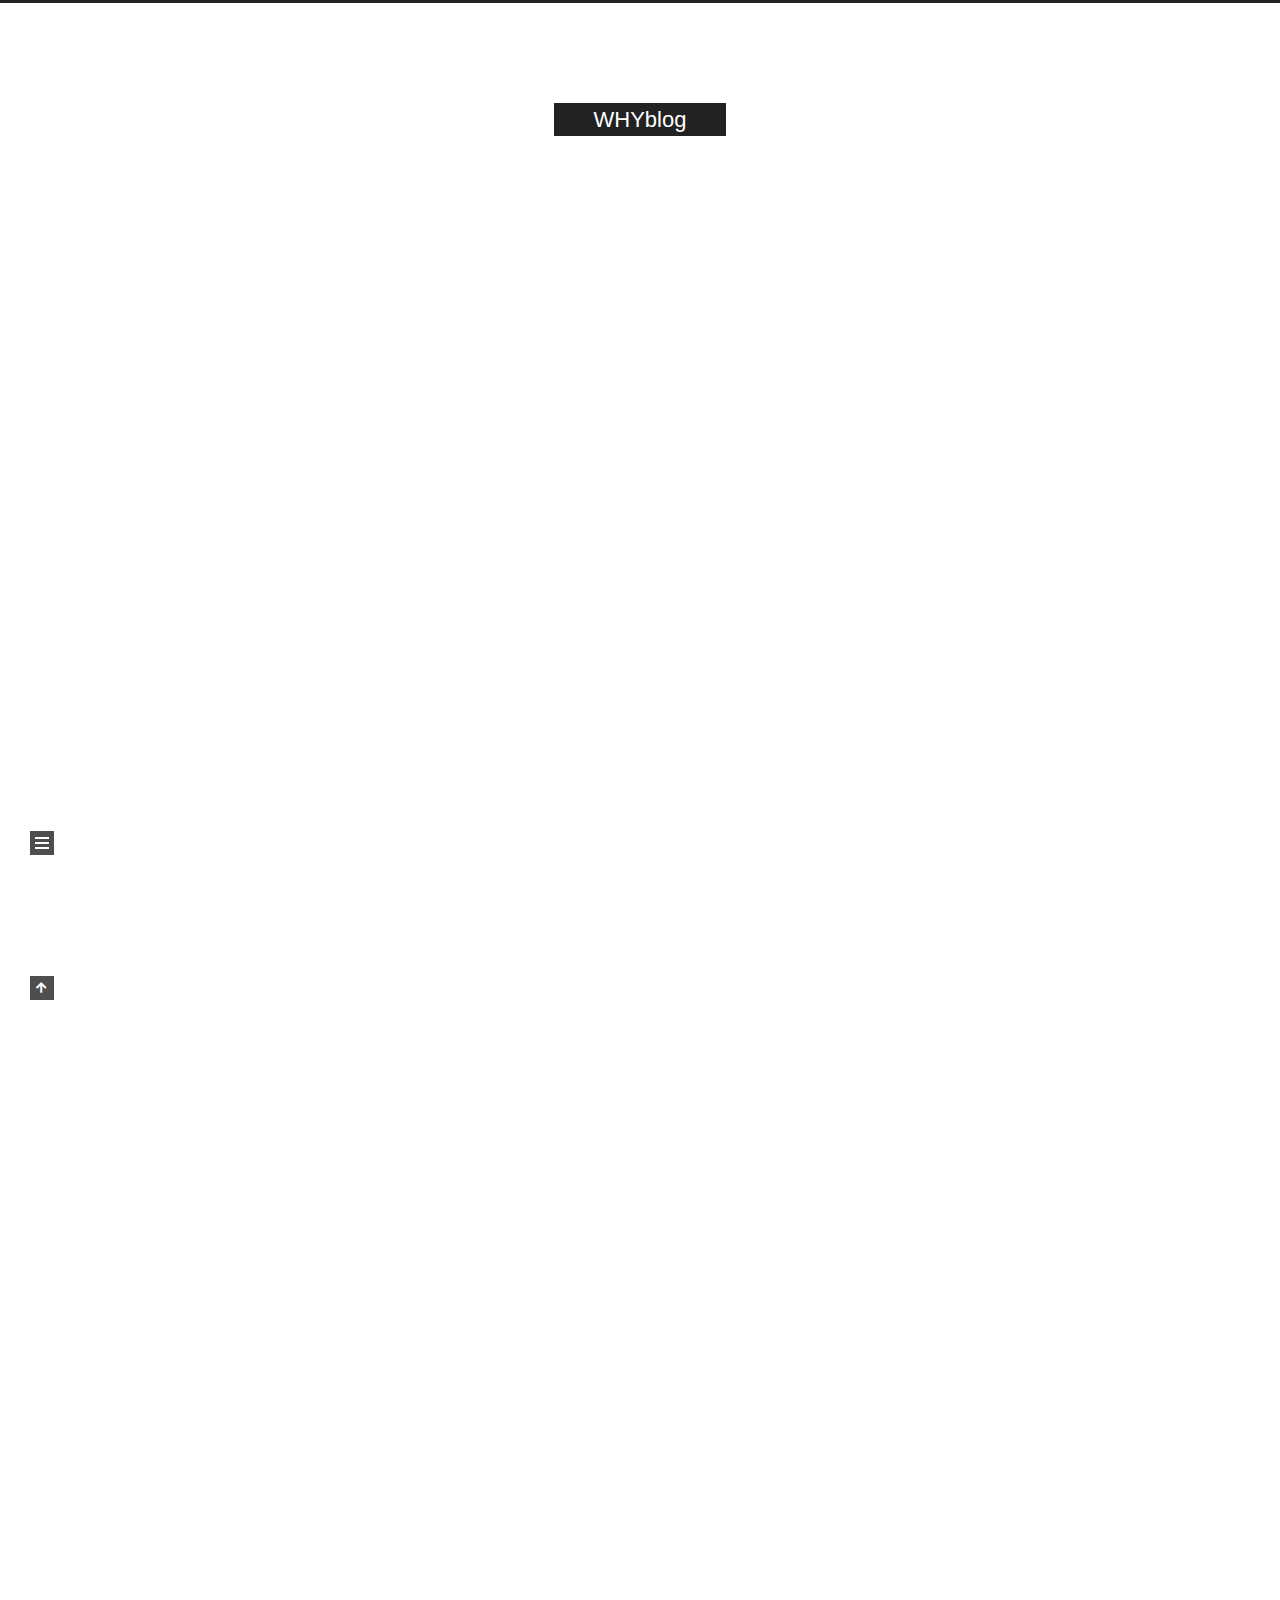
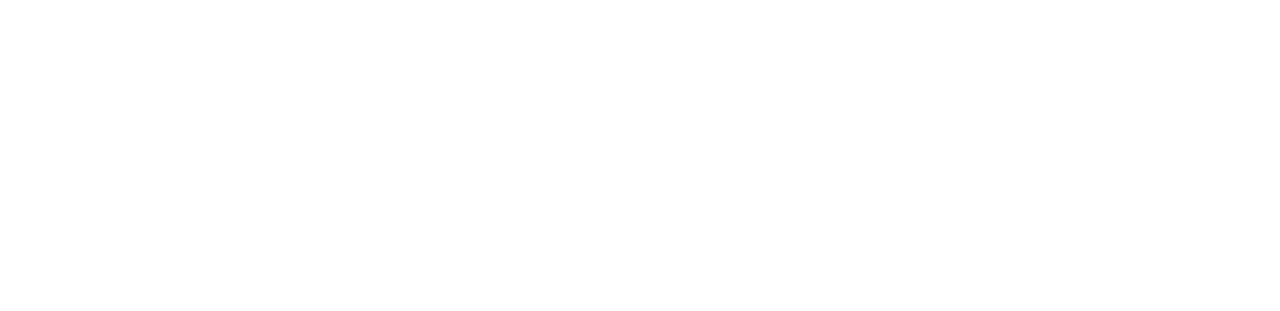
==== commit 913517ea: "Site updated: 2020-07-16 22:52:50" ====
--- a/index.html
+++ b/index.html
@@ -97,6 +97,9 @@
         <div class="header-inner"><div class="site-brand-container">
   <div class="site-nav-toggle">
     <div class="toggle" aria-label="切换导航栏">
+        <span class="toggle-line toggle-line-first"></span>
+        <span class="toggle-line toggle-line-middle"></span>
+        <span class="toggle-line toggle-line-last"></span>
     </div>
   </div>
 
@@ -117,6 +120,35 @@
 
 
 
+<nav class="site-nav">
+  <ul id="menu" class="main-menu menu">
+        <li class="menu-item menu-item-home">
+
+    <a href="/" rel="section"><i class="fa fa-home fa-fw"></i>首页</a>
+
+  </li>
+        <li class="menu-item menu-item-about">
+
+    <a href="/about/" rel="section"><i class="fa fa-user fa-fw"></i>关于</a>
+
+  </li>
+        <li class="menu-item menu-item-tags">
+
+    <a href="/tags/" rel="section"><i class="fa fa-tags fa-fw"></i>标签</a>
+
+  </li>
+        <li class="menu-item menu-item-categories">
+
+    <a href="/categories/" rel="section"><i class="fa fa-th fa-fw"></i>分类</a>
+
+  </li>
+        <li class="menu-item menu-item-archives">
+
+    <a href="/archives/" rel="section"><i class="fa fa-archive fa-fw"></i>归档</a>
+
+  </li>
+  </ul>
+</nav>
 
 
 
@@ -155,11 +187,24 @@
 <div class="site-state-wrap animated">
   <nav class="site-state">
       <div class="site-state-item site-state-posts">
-          <a href="/archives">
+          <a href="/archives/">
+        
           <span class="site-state-item-count">2</span>
           <span class="site-state-item-name">日志</span>
         </a>
       </div>
+      <div class="site-state-item site-state-categories">
+            <a href="/categories/">
+          
+        <span class="site-state-item-count">1</span>
+        <span class="site-state-item-name">分类</span></a>
+      </div>
+      <div class="site-state-item site-state-tags">
+            <a href="/tags/">
+          
+        <span class="site-state-item-count">1</span>
+        <span class="site-state-item-name">标签</span></a>
+      </div>
   </nav>
 </div>
 
@@ -193,7 +238,7 @@
   
   
   <article itemscope itemtype="http://schema.org/Article" class="post-block" lang="zh-CN">
-    <link itemprop="mainEntityOfPage" href="http://yoursite.com/2020/07/14/%E6%88%91%E7%9A%84%E7%AC%AC%E4%B8%80%E7%AF%87%E5%8D%9A%E5%AE%A2%E6%96%87%E7%AB%A0/">
+    <link itemprop="mainEntityOfPage" href="http://yoursite.com/2020/07/16/testBlog/">
 
     <span hidden itemprop="author" itemscope itemtype="http://schema.org/Person">
       <meta itemprop="image" content="/images/avatar.gif">
@@ -207,7 +252,7 @@
       <header class="post-header">
         <h2 class="post-title" itemprop="name headline">
           
-            <a href="/2020/07/14/%E6%88%91%E7%9A%84%E7%AC%AC%E4%B8%80%E7%AF%87%E5%8D%9A%E5%AE%A2%E6%96%87%E7%AB%A0/" class="post-title-link" itemprop="url">我的第一篇博客文章</a>
+            <a href="/2020/07/16/testBlog/" class="post-title-link" itemprop="url">testBlog</a>
         </h2>
 
         <div class="post-meta">
@@ -218,7 +263,16 @@
               <span class="post-meta-item-text">发表于</span>
               
 
-              <time title="创建时间：2020-07-14 17:20:57 / 修改时间：17:25:06" itemprop="dateCreated datePublished" datetime="2020-07-14T17:20:57+08:00">2020-07-14</time>
+              <time title="创建时间：2020-07-16 22:18:26 / 修改时间：22:27:11" itemprop="dateCreated datePublished" datetime="2020-07-16T22:18:26+08:00">2020-07-16</time>
+            </span>
+            <span class="post-meta-item">
+              <span class="post-meta-item-icon">
+                <i class="far fa-folder"></i>
+              </span>
+              <span class="post-meta-item-text">分类于</span>
+                <span itemprop="about" itemscope itemtype="http://schema.org/Thing">
+                  <a href="/categories/%E6%B5%8B%E8%AF%95/" itemprop="url" rel="index"><span itemprop="name">测试</span></a>
+                </span>
             </span>
 
           
@@ -232,10 +286,7 @@
     <div class="post-body" itemprop="articleBody">
 
       
-          <p>##第一章</p>
-<p>main</p>
-<p>##第二章</p>
-<p>mainTwo</p>
+          <p>博客测试！！！<br>1<br>2<br>3</p>
 
       
     </div>
--- a/css/main.css
+++ b/css/main.css
@@ -2584,7 +2584,7 @@
 }
 .links-of-author a::before,
 .links-of-author span.exturl::before {
-  background: #67a187;
+  background: #ff3b25;
   display: inline-block;
   margin-right: 3px;
   transform: translateY(-2px);
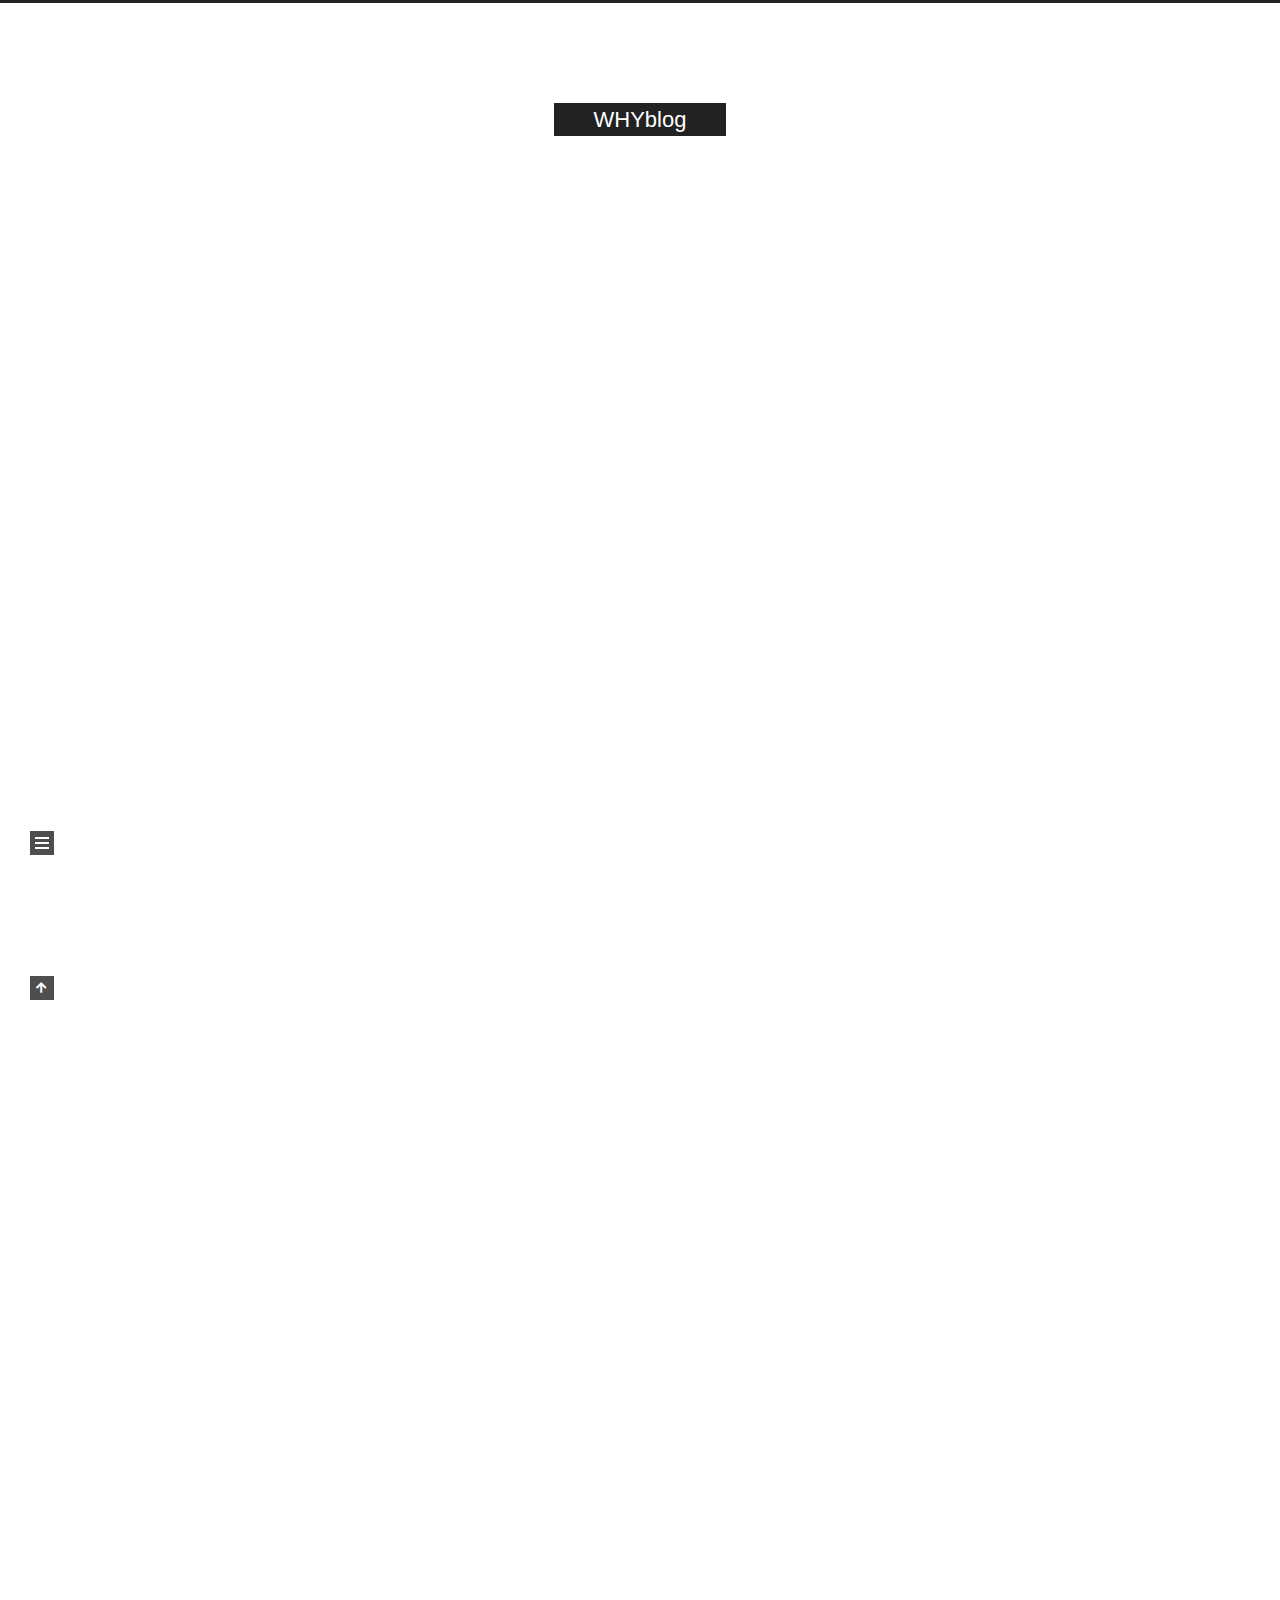
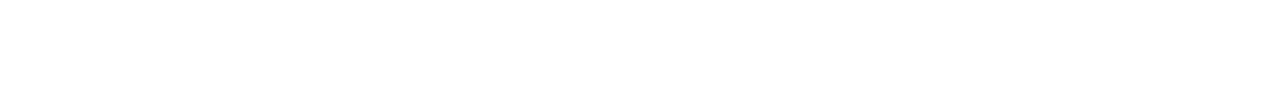
==== commit dadfa720: "Site updated: 2020-08-01 16:59:55" ====
--- a/index.html
+++ b/index.html
@@ -252,7 +252,7 @@
       <header class="post-header">
         <h2 class="post-title" itemprop="name headline">
           
-            <a href="/2020/07/16/testBlog/" class="post-title-link" itemprop="url">testBlog</a>
+            <a href="/2020/07/16/testBlog/" class="post-title-link" itemprop="url">you looklook</a>
         </h2>
 
         <div class="post-meta">
@@ -261,17 +261,23 @@
                 <i class="far fa-calendar"></i>
               </span>
               <span class="post-meta-item-text">发表于</span>
-              
-
-              <time title="创建时间：2020-07-16 22:18:26 / 修改时间：22:27:11" itemprop="dateCreated datePublished" datetime="2020-07-16T22:18:26+08:00">2020-07-16</time>
+
+              <time title="创建时间：2020-07-16 22:18:26" itemprop="dateCreated datePublished" datetime="2020-07-16T22:18:26+08:00">2020-07-16</time>
             </span>
+              <span class="post-meta-item">
+                <span class="post-meta-item-icon">
+                  <i class="far fa-calendar-check"></i>
+                </span>
+                <span class="post-meta-item-text">更新于</span>
+                <time title="修改时间：2020-08-01 16:58:28" itemprop="dateModified" datetime="2020-08-01T16:58:28+08:00">2020-08-01</time>
+              </span>
             <span class="post-meta-item">
               <span class="post-meta-item-icon">
                 <i class="far fa-folder"></i>
               </span>
               <span class="post-meta-item-text">分类于</span>
                 <span itemprop="about" itemscope itemtype="http://schema.org/Thing">
-                  <a href="/categories/%E6%B5%8B%E8%AF%95/" itemprop="url" rel="index"><span itemprop="name">测试</span></a>
+                  <a href="/categories/12/" itemprop="url" rel="index"><span itemprop="name">12</span></a>
                 </span>
             </span>
 
@@ -286,8 +292,7 @@
     <div class="post-body" itemprop="articleBody">
 
       
-          <p>博客测试！！！<br>1<br>2<br>3</p>
-
+          
       
     </div>
 
--- a/css/main.css
+++ b/css/main.css
@@ -2584,7 +2584,7 @@
 }
 .links-of-author a::before,
 .links-of-author span.exturl::before {
-  background: #ff3b25;
+  background: #33ffac;
   display: inline-block;
   margin-right: 3px;
   transform: translateY(-2px);
